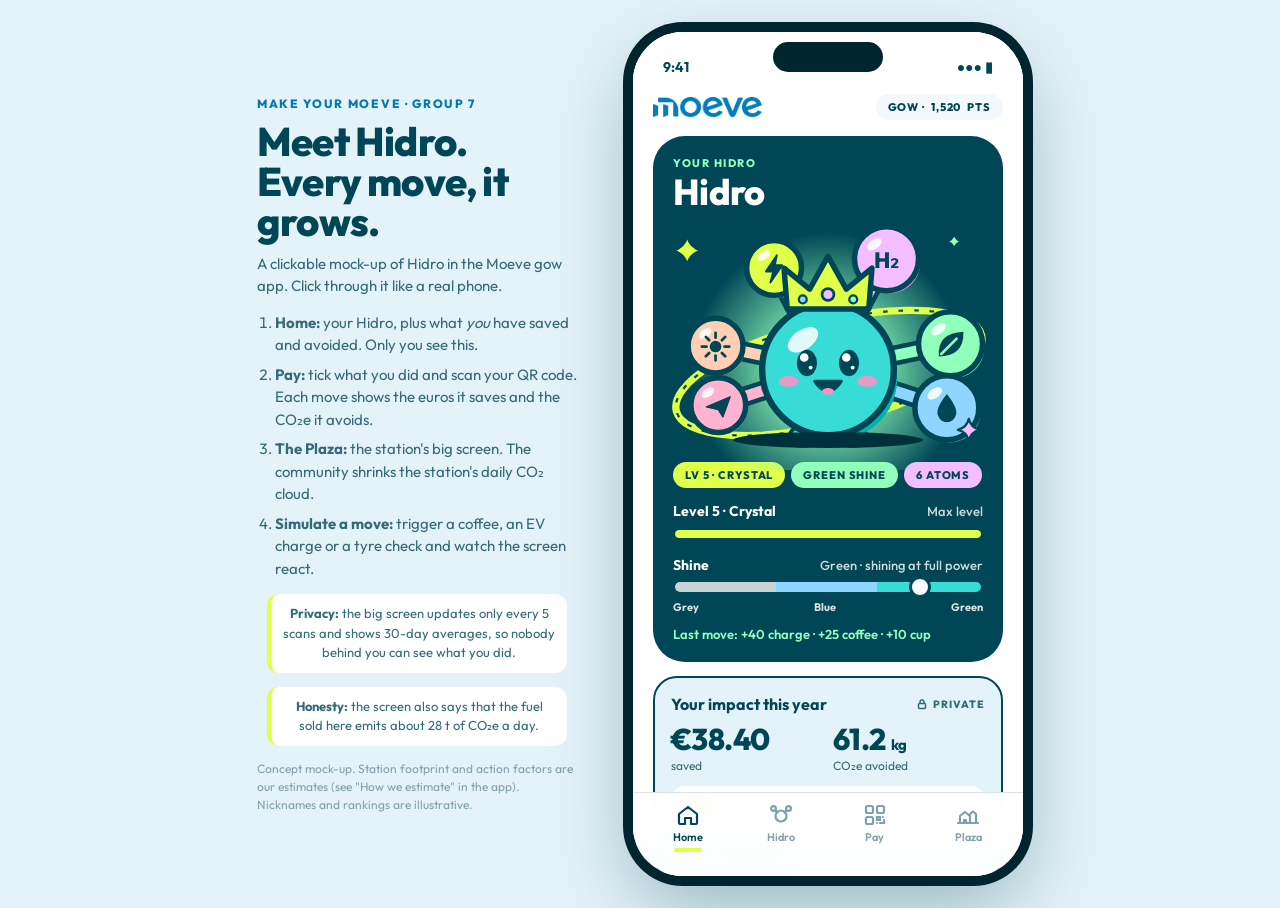
==== index.html @ 1e3d455e "Publish Hidro app mock-up Co-Authored-By: Claude Opus 5.5 <noreply@anthropic.com>" ====
<!doctype html>
<html lang="en">
<head>
<meta charset="utf-8">
<meta name="viewport" content="width=device-width, initial-scale=1">
<title>Hidro App Mock-up</title>
<link rel="preconnect" href="https://fonts.googleapis.com">
<link href="https://fonts.googleapis.com/css2?family=Outfit:wght@400;500;600;700;800&display=swap" rel="stylesheet">
<style>
:root{
  --petrol:#004656; --petrol-2:#00303B; --blue:#0478B2; --sky:#4BB3E7;
  --mint:#90FFBB; --lime:#E0FF48; --lilac:#F3BDFF; --teal:#38DCD6; --peach:#FFCFB5; --pink:#FFB3D1;
  --ink:#004656; --ink-2:#336B78; --ink-3:#7FA2AA;
  --surface:#FFFFFF; --surface-2:#F2F8FC; --ice:#E4F2F9; --line:#D9E3E6;
  --page:#E4F2F9;
}
@media (prefers-color-scheme: dark){ :root:not([data-theme="light"]){ --page:#001A21; } }
:root[data-theme="dark"]{ --page:#001A21; }
*{box-sizing:border-box;margin:0;padding:0}
body{background:var(--page);font-family:Outfit,"Century Gothic",Helvetica,Arial,sans-serif;color:var(--ink);
  min-height:100vh;display:flex;align-items:center;justify-content:center;gap:56px;padding:32px 16px}
button{font:inherit;cursor:pointer;border:0;background:none;color:inherit}

/* presenter notes */
.notes{max-width:320px;color:var(--ink-2);font-size:15px;line-height:1.5}
.notes .kick{font-size:12px;font-weight:800;letter-spacing:.14em;color:var(--blue);text-transform:uppercase}
.notes h1{font-size:40px;line-height:1;color:var(--petrol);margin:8px 0 12px;font-weight:800;letter-spacing:-.02em}
.notes ol{padding-left:18px;margin-top:14px}
.notes li{margin-bottom:7px}
.notes .rule{margin-top:14px;padding:10px 12px;border-radius:12px;background:#fff;font-size:13px;border-left:4px solid var(--lime)}
.notes small{display:block;margin-top:14px;color:var(--ink-3);font-size:12px}
@media (prefers-color-scheme: dark){ :root:not([data-theme="light"]) .notes{color:#99B5BB} :root:not([data-theme="light"]) .notes h1{color:#E6F1F5} :root:not([data-theme="light"]) .notes .rule{background:#00303B} }
@media (max-width:860px){ .notes{display:none} body{padding:0} }

/* phone */
.phone{width:390px;height:844px;background:var(--surface);border-radius:50px;position:relative;overflow:hidden;
  box-shadow:0 0 0 10px #00252E,0 30px 80px rgba(0,70,86,.35);flex-shrink:0}
@media (max-width:860px){ .phone{width:100vw;height:100dvh;border-radius:0;box-shadow:none} }
.notch{position:absolute;top:10px;left:50%;transform:translateX(-50%);width:110px;height:30px;background:#00252E;border-radius:20px;z-index:60}
@media (max-width:860px){ .notch{display:none} }
.status{height:50px;display:flex;justify-content:space-between;align-items:flex-end;padding:0 30px 6px;font-size:14px;font-weight:700;position:relative;z-index:40;background:inherit}
.screen{position:absolute;inset:0;display:flex;flex-direction:column;opacity:0;pointer-events:none;transform:translateX(24px);transition:opacity .35s,transform .35s;background:var(--surface)}
.screen.active{opacity:1;pointer-events:auto;transform:none}
.scroll{flex:1;overflow-y:auto;padding:6px 20px 104px;scrollbar-width:none}
.scroll::-webkit-scrollbar{display:none}

/* tab bar */
.tabs{position:absolute;bottom:0;left:0;right:0;height:84px;background:rgba(255,255,255,.95);backdrop-filter:blur(10px);
  border-top:1px solid var(--line);display:flex;justify-content:space-around;padding:10px 8px 24px;z-index:30;transition:transform .3s}
.tabs.hidden{transform:translateY(100%)}
.tab{display:flex;flex-direction:column;align-items:center;gap:3px;font-size:11px;font-weight:600;color:var(--ink-3);width:72px}
.tab svg{width:24px;height:24px}
.tab.on{color:var(--petrol)}
.tab.on .tdot{background:var(--lime)}
.tdot{width:28px;height:4px;border-radius:4px;margin-top:1px}

/* shared */
.top{display:flex;align-items:center;justify-content:space-between;margin:6px 0 16px;gap:8px}
.logo{height:20px}
.back{width:40px;height:40px;border-radius:14px;background:var(--surface-2);display:grid;place-items:center;flex-shrink:0}
.title{font-size:18px;font-weight:800}
.chip{display:inline-flex;align-items:center;gap:6px;padding:6px 12px;border-radius:99px;font-size:11px;font-weight:800;letter-spacing:.08em;text-transform:uppercase;color:var(--petrol);white-space:nowrap}
.card{background:var(--surface-2);border-radius:20px;padding:16px}
.kick{font-size:11px;font-weight:800;letter-spacing:.14em;text-transform:uppercase;color:var(--ink-3)}
.btn{width:100%;height:58px;border-radius:18px;background:var(--petrol);color:#fff;font-weight:700;font-size:17px;display:flex;align-items:center;justify-content:center;gap:10px;transition:transform .15s}
.btn:active{transform:scale(.98)}
.btn .q{width:26px;height:26px;border-radius:7px;background:var(--lime);display:grid;place-items:center}
.btn.ghost{background:var(--surface-2);color:var(--petrol)}
.btn.lime{background:var(--lime);color:var(--petrol);border:2px solid var(--petrol)}
.bar{height:12px;border-radius:99px;background:rgba(255,255,255,.18);overflow:hidden;border:2px solid var(--petrol)}
.bar i{display:block;height:100%;border-radius:99px;background:var(--lime);transition:width 1s}
.private{display:inline-flex;align-items:center;gap:5px;font-size:10.5px;font-weight:800;letter-spacing:.1em;text-transform:uppercase;color:var(--ink-2)}
.link{font-size:13px;font-weight:700;color:var(--blue);text-decoration:underline;text-underline-offset:3px}

/* home */
.hero{background:var(--petrol);border-radius:32px;padding:20px;color:#fff;position:relative;overflow:hidden}
.hero .kick{color:var(--mint)}
.hero-name{font-size:36px;font-weight:800;line-height:1;letter-spacing:-.02em;margin-top:4px}
.hero-stage{height:236px;display:grid;place-items:center;position:relative;margin:4px -10px 0}
.hero-stage svg.hidro{width:330px;height:256px;animation:float 3.2s ease-in-out infinite}
.hero-stage .sh{position:absolute;bottom:2px;left:50%;transform:translateX(-50%);width:190px;height:16px;border-radius:50%;background:#00303B}
@keyframes float{50%{transform:translateY(-8px)}}
.chips{display:flex;gap:6px;flex-wrap:wrap;margin:12px 0 14px}
.lvl-row{display:flex;justify-content:space-between;align-items:baseline;font-size:14px;font-weight:700;margin-bottom:8px;gap:8px}
.lvl-row span{font-weight:500;opacity:.8;font-size:13px;text-align:right}
.recent{margin-top:12px;font-size:13px;color:var(--mint);font-weight:600}
.shine{margin-top:16px}
.shine-track{position:relative;height:14px;border-radius:99px;background:linear-gradient(90deg,#C9D3D7 0 33%,#8FD6FF 33% 66%,#38DCD6 66% 100%);border:2px solid var(--petrol)}
.shine-track b{position:absolute;top:50%;width:22px;height:22px;border-radius:50%;background:#fff;border:3px solid var(--petrol);transform:translate(-50%,-50%);transition:left 1s}
.shine-lbl{display:flex;justify-content:space-between;font-size:11px;font-weight:700;margin-top:6px;opacity:.85}
.impact{margin-top:14px;border-radius:24px;background:var(--ice);padding:16px;border:2px solid var(--petrol)}
.impact-grid{display:grid;grid-template-columns:1fr 1fr;gap:10px;margin-top:10px}
.big{font-size:30px;font-weight:800;line-height:1;letter-spacing:-.02em}
.big small{font-size:15px;font-weight:700}
.impact-grid p{font-size:12px;color:var(--ink-2);margin-top:4px;line-height:1.3}
.impact .eq{margin-top:12px;font-size:13px;color:var(--ink-2);display:flex;gap:8px;align-items:center;background:#fff;border-radius:14px;padding:8px 10px}
.quick{display:grid;grid-template-columns:1fr 1fr;gap:12px;margin:14px 0 12px}
.qa{background:var(--surface-2);border-radius:20px;padding:14px;text-align:left;display:flex;flex-direction:column;gap:10px}
.qa b{font-size:16px;display:block}
.qa span{font-size:12px;color:var(--ink-2)}
.ico{width:42px;height:42px;flex-shrink:0;display:inline-block}
.strip{display:flex;align-items:center;gap:12px;border-radius:20px;padding:12px 14px;margin-bottom:12px;text-align:left;width:100%}
.strip b{display:block;font-size:15px}
.strip p{font-size:12.5px;color:var(--ink-2);line-height:1.4}
.src{font-size:10.5px;color:var(--ink-3);margin-top:3px;display:block}
.minibar{height:8px;border-radius:99px;background:#fff;margin-top:6px;overflow:hidden;border:1.5px solid var(--petrol)}
.minibar i{display:block;height:100%;background:var(--lime)}
.foot{font-size:11.5px;color:var(--ink-3);text-align:center;margin-top:12px;line-height:1.4}

/* customise */
.namebar{display:flex;justify-content:space-between;align-items:center;margin-bottom:10px}
.stage{height:270px;border-radius:32px;background:var(--ice);display:grid;place-items:center;position:relative;margin-bottom:14px;overflow:hidden}
.stage svg.hidro{width:340px;height:264px}
.pop{animation:pop .35s}
@keyframes pop{40%{transform:scale(1.05) rotate(-2deg)}}
.name-in{background:#fff;border-radius:12px;padding:6px 10px;display:flex;gap:6px;align-items:center;border:2px solid var(--petrol)}
.name-in input{border:0;outline:0;font:inherit;font-weight:800;font-size:15px;width:96px;color:var(--ink)}
.namebar .chip{background:var(--lime);border:2px solid var(--petrol)}
.seg{display:flex;background:var(--surface-2);border-radius:14px;padding:4px;margin-bottom:12px}
.seg button{flex:1;padding:9px 0;border-radius:11px;font-size:13.5px;font-weight:700;color:var(--ink-2)}
.seg button.on{background:var(--petrol);color:#fff}
.hint{font-size:12.5px;color:var(--ink-2);margin:0 2px 10px;line-height:1.4}
.opts{display:grid;grid-template-columns:repeat(2,1fr);gap:10px}
.opt{border-radius:18px;background:var(--surface-2);display:flex;align-items:center;gap:10px;padding:10px 22px 10px 10px;text-align:left;border:2px solid transparent;position:relative}
.opt svg{width:52px;height:52px;flex-shrink:0}
.opt b{font-size:14px;display:block;line-height:1.15}
.opt span{font-size:11px;color:var(--ink-2);line-height:1.25;display:block;margin-top:2px}
.opt.on{border-color:var(--petrol);background:#fff}
.opt.locked{opacity:.55}
.opt .tick{position:absolute;top:7px;right:7px;width:14px;height:14px;border-radius:50%;background:var(--lime);border:2px solid var(--petrol);display:none}
.opt.on .tick{display:block}

/* pay */
.station{display:flex;gap:12px;align-items:center;margin-bottom:16px}
.station .pin{width:46px;height:46px;border-radius:16px;background:var(--petrol);display:grid;place-items:center;flex-shrink:0}
.station b{font-size:16px;display:block}
.station span{font-size:12px;color:var(--ink-2)}
.label{font-size:12px;font-weight:800;letter-spacing:.12em;text-transform:uppercase;color:var(--ink-3);margin:6px 2px 8px}
.acts{display:flex;flex-direction:column;gap:8px;margin-bottom:14px}
.act{display:flex;align-items:center;gap:11px;padding:10px 12px;border-radius:18px;background:var(--surface-2);border:2px solid transparent;text-align:left;width:100%}
.act.on{border-color:var(--petrol);background:#fff}
.act b{font-size:15px;display:block;line-height:1.2}
.act span{font-size:12px;color:var(--ink-2)}
.act .imp{display:block;font-size:11.5px;font-weight:700;color:#1A8A59;margin-top:1px}
.act .imp.none{color:var(--ink-3)}
.act .x{margin-left:auto;font-size:13px;font-weight:800;padding:5px 9px;border-radius:10px;background:var(--mint);color:var(--petrol);white-space:nowrap;border:2px solid var(--petrol)}
.act .x.zero{background:#EEF2F3;border-color:#C9D3D7;color:var(--ink-3)}
.act .box{width:22px;height:22px;border-radius:7px;border:2px solid var(--ink-3);flex-shrink:0;display:grid;place-items:center}
.act.on .box{background:var(--petrol);border-color:var(--petrol)}
.earn{display:flex;align-items:center;gap:6px;background:var(--ice);border-radius:20px;padding:10px 14px 10px 4px;margin-bottom:10px}
.earn svg{width:96px;height:76px;flex-shrink:0}
.earn p{font-size:12.5px;color:var(--ink-2);line-height:1.4}
.earn b{color:var(--ink);font-size:17px;display:block}
.earn .row2{display:flex;gap:10px;margin-top:3px;font-weight:700;color:var(--ink)}
.rule{font-size:12px;color:var(--ink-2);text-align:center;margin:0 10px 12px}

/* loading */
#loading{background:var(--petrol);color:#fff}
.load-wrap{flex:1;display:flex;flex-direction:column;align-items:center;padding:16px 24px 36px}
.orbit{width:320px;height:270px;position:relative;display:grid;place-items:center;margin-top:10px}
.orbit svg.hidro{width:300px;height:234px;animation:bounce 1.1s ease-in-out infinite;position:relative}
@keyframes bounce{50%{transform:translateY(-10px)}}
.spinner{position:absolute;inset:0;animation:spin 3.2s linear infinite}
.spinner i{position:absolute;left:50%;top:6px;width:14px;height:14px;border-radius:50%;background:var(--mint);border:3px solid #00303B;margin-left:-7px}
@keyframes spin{to{transform:rotate(360deg)}}
.load-status{margin-top:18px;font-weight:700;font-size:17px;min-height:24px;text-align:center}
.load-bar{width:100%;height:12px;border-radius:99px;background:#00303B;margin-top:12px;overflow:hidden;border:2px solid #0B5F72}
.load-bar i{display:block;height:100%;width:0;background:var(--lime);border-radius:99px}
.fact{margin-top:auto;width:100%;background:#fff;color:var(--ink);border-radius:28px;padding:20px;min-height:200px;position:relative}
.fact .k{font-size:12px;font-weight:800;letter-spacing:.14em;text-transform:uppercase;color:var(--blue);display:flex;gap:8px;align-items:center}
.fact p{font-size:19px;font-weight:600;line-height:1.38;margin-top:10px;transition:opacity .35s,transform .35s}
.fact p b{background:linear-gradient(transparent 58%,var(--lime) 58%);font-weight:800}
.fact .src{position:absolute;bottom:16px;right:20px;font-size:11px;max-width:60%;text-align:right}
.fact p.out,.fact .src.out{opacity:0;transform:translateY(6px)}
.dots{display:flex;gap:6px;position:absolute;bottom:20px;left:20px}
.dots i{width:7px;height:7px;border-radius:99px;background:#C9D3D7;transition:width .3s,background .3s}
.dots i.on{width:20px;background:var(--petrol)}

/* plaza (station screen mirror) */
.screen-frame{margin:0 -20px;background:var(--petrol);padding:10px 14px 14px}
.sf-top{display:flex;justify-content:space-between;align-items:center;color:#fff;padding:0 4px 10px}
.sf-top b{font-size:17px;display:block;line-height:1.1}
.sf-top span{font-size:11px;color:var(--mint);font-weight:700;letter-spacing:.12em;text-transform:uppercase}
.live{display:flex;gap:6px;align-items:center;font-size:11px;font-weight:800;letter-spacing:.1em;color:var(--lime)}
.live i{width:8px;height:8px;border-radius:50%;background:var(--lime);animation:blink 1.2s infinite}
@keyframes blink{50%{opacity:.3}}
.scene{position:relative;height:470px;overflow:hidden;border-radius:22px;background:var(--ice)}
.scene > svg.bg{position:absolute;inset:0;width:100%;height:100%}
.cloud{position:absolute;left:50%;top:6px;width:170px;margin-left:-85px;text-align:center;z-index:4;pointer-events:none}
.cloud svg{width:170px;height:84px;transition:transform 1s cubic-bezier(.3,1.4,.5,1),opacity .6s;transform-origin:50% 70%}
.cloud .cl{display:inline-block;margin-top:-4px;background:#fff;border:2px solid var(--petrol);border-radius:99px;padding:2px 9px;font-size:10.5px;font-weight:800;white-space:nowrap}
.cloud .done{display:none;width:84px;height:84px}
.cloud.clear svg.c{display:none}
.cloud.clear .done{display:inline-block;animation:pop .6s}
.mol{position:absolute;left:0;top:0;width:68px;height:53px;transition:transform 3.4s cubic-bezier(.45,.05,.4,1);will-change:transform;cursor:pointer}
.mol svg{width:100%;height:100%;animation:wob 2.4s ease-in-out infinite;overflow:visible}
.mol.sleep svg{animation:none}
.mol.fade{opacity:.4}
@keyframes wob{50%{transform:translateY(-3px) rotate(2deg)}}
.mol .nick{position:absolute;bottom:-12px;left:50%;transform:translateX(-50%);font-size:10px;font-weight:700;color:var(--petrol);white-space:nowrap;background:rgba(255,255,255,.85);padding:0 5px;border-radius:6px}
.mol.me{width:118px;height:92px;z-index:5}
.mol.me .tag{position:absolute;top:-22px;left:50%;transform:translateX(-50%);background:var(--lime);color:var(--petrol);font-size:11px;font-weight:800;padding:3px 10px;border-radius:99px;white-space:nowrap;border:2px solid var(--petrol)}
.ping{position:absolute;left:50%;top:50%;width:40px;height:40px;margin:-20px 0 0 -20px;border-radius:50%;border:3px solid var(--lime);pointer-events:none;animation:ping 1s ease-out forwards}
@keyframes ping{from{transform:scale(.4);opacity:1}to{transform:scale(2.4);opacity:0}}
.drop{animation:drop 1.2s cubic-bezier(.3,1.4,.5,1) both}
@keyframes drop{0%{transform:translate(var(--x),-140px) scale(.5);opacity:0}60%{opacity:1}100%{transform:translate(var(--x),var(--y)) scale(1)}}
.tip{position:absolute;background:#fff;border:2px solid var(--petrol);border-radius:12px;padding:6px 10px;font-size:12px;font-weight:700;pointer-events:none;opacity:0;transition:opacity .2s;z-index:10;white-space:nowrap}
.tip span{color:var(--ink-2);font-weight:500}
.spark{position:absolute;width:10px;height:10px;border-radius:50%;pointer-events:none;z-index:6;border:2px solid var(--petrol);animation:spk .9s ease-out forwards}
@keyframes spk{to{transform:translate(var(--dx),var(--dy)) scale(0);opacity:0}}
.fly{position:absolute;left:0;top:0;width:14px;height:14px;margin:-7px 0 0 -7px;border-radius:50%;background:var(--mint);border:2px solid var(--petrol);z-index:7;pointer-events:none;transition:transform 1s cubic-bezier(.5,0,.3,1),opacity .3s .9s}

.board{margin-top:12px;color:#fff}
.b-main{display:flex;gap:14px;align-items:center;background:#00303B;border-radius:20px;padding:12px 14px}
.gauge{width:92px;height:92px;flex-shrink:0;position:relative}
.gauge svg{width:100%;height:100%;transform:rotate(-90deg)}
.gauge circle{fill:none;stroke-width:11}
.gauge .trk{stroke:#0B5F72}
.gauge .val{stroke:var(--mint);stroke-linecap:round;transition:stroke-dashoffset 1.2s cubic-bezier(.3,1.2,.5,1)}
.gauge .ov{stroke:var(--lime);stroke-linecap:round;transition:stroke-dashoffset 1.2s}
.gauge b{position:absolute;inset:0;display:grid;place-items:center;font-size:20px;font-weight:800}
.b-main .num{font-size:30px;font-weight:800;line-height:1;letter-spacing:-.02em;color:var(--mint)}
.b-main .num small{font-size:15px}
.b-main p{font-size:12.5px;line-height:1.35;margin-top:4px;color:#CFE6EA}
.b-row{display:grid;grid-template-columns:1fr 1fr;gap:8px;margin-top:8px}
.b-tile{background:#00303B;border-radius:18px;padding:11px 12px}
.b-tile .num{font-size:22px;font-weight:800;line-height:1.05;color:var(--lime)}
.b-tile p{font-size:11.5px;color:#CFE6EA;margin-top:3px;line-height:1.3}
.bump{animation:bump .6s}
@keyframes bump{40%{transform:scale(1.12)}}
.batch{display:flex;align-items:center;gap:8px;margin-top:10px;font-size:11.5px;color:#CFE6EA;padding:0 4px}
.batch .bd{display:flex;gap:4px}
.batch .bd i{width:10px;height:10px;border-radius:50%;border:2px solid var(--mint);transition:background .3s}
.batch .bd i.f{background:var(--mint)}
.honest{font-size:11.5px;color:#9FC4CC;margin-top:8px;padding:0 4px;line-height:1.35}

.sim{display:flex;gap:8px;margin-top:14px}
.sim .btn{height:54px;font-size:16px}
.crowd{flex-shrink:0;width:110px;height:54px;border-radius:18px;background:var(--surface-2);font-size:12px;font-weight:700;display:flex;flex-direction:column;align-items:center;justify-content:center;line-height:1.15;color:var(--ink-2)}
.crowd b{font-size:13px;color:var(--petrol)}
.crowd.on b::before{content:"● ";color:#1A8A59}
.mine{margin-top:12px;border:2px dashed var(--ink-3);border-radius:20px;padding:12px 14px;background:#fff}
.mine .row2{display:flex;gap:18px;margin-top:6px}
.mine .row2 b{font-size:20px;display:block}
.mine .row2 span{font-size:11.5px;color:var(--ink-2)}
.rank{margin-top:12px}
.rank h3{font-size:16px;font-weight:800}
.rank .sub{font-size:12px;color:var(--ink-2);margin:2px 0 10px}
.rrow{display:flex;align-items:center;gap:10px;padding:8px 0;border-top:1px solid var(--line);font-size:14px;font-weight:600}
.rrow:first-of-type{border-top:0}
.rrow .n{width:26px;height:26px;border-radius:50%;display:grid;place-items:center;font-weight:800;font-size:13px;background:#fff;border:2px solid var(--petrol)}
.rrow.you .n{background:var(--lime)}
.rrow .p{margin-left:auto;font-weight:800}
.rrow .mb{width:70px;height:8px;border-radius:9px;background:#fff;overflow:hidden;border:1.5px solid var(--petrol)}
.rrow .mb i{display:block;height:100%;background:var(--mint)}

/* toast, sheet, modal */
.toast{position:absolute;left:14px;right:14px;top:54px;background:#fff;border:2px solid var(--petrol);border-radius:20px;padding:10px 14px 10px 6px;display:flex;gap:8px;align-items:center;font-size:13px;z-index:70;
  transform:translateY(-220%);transition:transform .45s cubic-bezier(.3,1.3,.5,1);box-shadow:0 10px 24px rgba(0,70,86,.2)}
.toast.show{transform:none}
.toast b{display:block;font-size:14.5px}
.toast span{color:var(--ink-2)}
.toast .private{color:#1A8A59}
.veil{position:absolute;inset:0;background:rgba(0,37,46,.45);z-index:80;opacity:0;pointer-events:none;transition:opacity .3s}
.veil.show{opacity:1;pointer-events:auto}
.sheet{position:absolute;left:0;right:0;bottom:0;background:#fff;border-radius:28px 28px 0 0;padding:10px 18px 30px;z-index:90;transform:translateY(105%);transition:transform .4s cubic-bezier(.3,1.1,.5,1);max-height:88%;overflow-y:auto}
.sheet.show{transform:none}
.grab{width:44px;height:5px;border-radius:9px;background:var(--line);margin:0 auto 12px}
.sheet h3{font-size:20px;font-weight:800}
.sheet .sub{font-size:13px;color:var(--ink-2);margin:4px 0 12px;line-height:1.4}
.sgrid{display:grid;grid-template-columns:1fr 1fr;gap:8px}
.sbtn{display:flex;flex-direction:column;align-items:flex-start;gap:6px;padding:12px;border-radius:18px;background:var(--surface-2);text-align:left;border:2px solid transparent}
.sbtn:active{border-color:var(--petrol);background:#fff}
.sbtn b{font-size:14px;line-height:1.15}
.sbtn span{font-size:11.5px;color:#1A8A59;font-weight:700}
.sbtn span.none{color:var(--ink-3)}
.modal table{width:100%;border-collapse:collapse;font-size:12.5px;margin:8px 0 12px}
.modal td{padding:7px 4px;border-top:1px solid var(--line);vertical-align:top;line-height:1.35}
.modal td:last-child{text-align:right;font-weight:800;white-space:nowrap}
.modal h4{font-size:12px;font-weight:800;letter-spacing:.12em;text-transform:uppercase;color:var(--ink-3);margin-top:10px}
.modal p{font-size:12.5px;color:var(--ink-2);line-height:1.45}
@media (prefers-reduced-motion: reduce){*{animation:none!important;transition:none!important}}
</style>
</head>
<body>

<aside class="notes">
  <div class="kick">Make Your Moeve · Group 7</div>
  <h1>Meet Hidro.<br>Every move, it grows.</h1>
  <p>A clickable mock-up of Hidro in the Moeve gow app. Click through it like a real phone.</p>
  <ol>
    <li><b>Home:</b> your Hidro, plus what <i>you</i> have saved and avoided. Only you see this.</li>
    <li><b>Pay:</b> tick what you did and scan your QR code. Each move shows the euros it saves and the CO₂e it avoids.</li>
    <li><b>The Plaza:</b> the station's big screen. The community shrinks the station's daily CO₂ cloud.</li>
    <li><b>Simulate a move:</b> trigger a coffee, an EV charge or a tyre check and watch the screen react.</li>
  </ol>
  <div class="rule"><b>Privacy:</b> the big screen updates only every 5 scans and shows 30-day averages, so nobody behind you can see what you did.</div>
  <div class="rule"><b>Honesty:</b> the screen also says that the fuel sold here emits about 28 t of CO₂e a day.</div>
  <small>Concept mock-up. Station footprint and action factors are our estimates (see "How we estimate" in the app). Nicknames and rankings are illustrative.</small>
</aside>

<div class="phone">
  <div class="notch"></div>

  <!-- HOME -->
  <section class="screen active" id="home">
    <div class="status"><span>9:41</span><span>●●● ▮</span></div>
    <div class="scroll">
      <div class="top">
        <img class="logo" src="[data-uri]" alt="moeve">
        <span class="chip" style="background:var(--surface-2)">gow · <span class="js-pts">1,380</span> pts</span>
      </div>
      <div class="hero">
        <div class="kick">Your Hidro</div>
        <div class="hero-name js-name">Hidro</div>
        <div class="hero-stage"><div class="sh"></div><div id="homeHidro"></div></div>
        <div class="chips" id="homeChips"></div>
        <div class="lvl-row"><b class="js-lvlname">Level 4</b><span class="js-next"></span></div>
        <div class="bar"><i class="js-bar"></i></div>
        <div class="shine">
          <div class="lvl-row" style="margin-bottom:6px"><b>Shine</b><span class="js-shinetxt"></span></div>
          <div class="shine-track"><b class="js-shine"></b></div>
          <div class="shine-lbl"><span>Grey</span><span>Blue</span><span>Green</span></div>
        </div>
        <div class="recent">Last move: +40 charge · +25 coffee · +10 cup</div>
      </div>

      <div class="impact">
        <div style="display:flex;justify-content:space-between;align-items:center">
          <b style="font-size:16px">Your impact this year</b>
          <span class="private"><svg width="12" height="12" viewBox="0 0 24 24" fill="none" stroke="currentColor" stroke-width="3"><rect x="5" y="11" width="14" height="10" rx="2"/><path d="M8 11V8a4 4 0 0 1 8 0v3"/></svg>Private</span>
        </div>
        <div class="impact-grid">
          <div><div class="big js-eur">€38.40</div><p>saved</p></div>
          <div><div class="big js-kg">61 <small>kg</small></div><p>CO₂e avoided</p></div>
        </div>
        <div class="eq"><span class="ico" style="width:30px;height:30px" data-icon="bolt"></span><span>≈ <b class="js-km">340 km</b> not driven on petrol</span></div>
        <div style="margin-top:10px"><button class="link" data-modal="how">How we estimate this</button></div>
      </div>

      <div class="quick">
        <button class="qa" data-go="pay"><span class="ico" data-icon="qr"></span><div><b>Pay &amp; scan</b><span>Feed your Hidro</span></div></button>
        <button class="qa" data-go="custom"><span class="ico" data-icon="cap"></span><div><b>Customise</b><span>Atoms, caps, shades</span></div></button>
      </div>

      <button class="strip" style="background:var(--lime)" data-go="plaza">
        <span class="ico" data-icon="trophy"></span>
        <div><b>Station of the Month</b><p style="color:var(--petrol)">Campo de las Naciones · #1 in Madrid</p></div>
      </button>
      <div class="strip" style="background:var(--surface-2)">
        <span class="ico" data-icon="team"></span>
        <div style="flex:1"><b>IE University challenge</b><p>1 t CO₂e this month · 62%</p><div class="minibar"><i style="width:62%"></i></div></div>
      </div>
      <div class="strip" style="background:var(--ice)">
        <span class="ico" data-icon="h2"></span>
        <div><b>Cepsa is now Moeve</b><p>€6 of every €10 invested goes green.</p><span class="src">Source: Moeve, 2030 plan</span></div>
      </div>
      <p class="foot">No move for 3 weeks? Your Hidro falls asleep.</p>
      <p class="foot" style="margin-top:4px">Student concept · IE University · Group 7 · Not affiliated with Moeve</p>
    </div>
  </section>

  <!-- CUSTOMISE -->
  <section class="screen" id="custom">
    <div class="status"><span>9:41</span><span>●●● ▮</span></div>
    <div class="scroll">
      <div class="top">
        <button class="back" data-go="home" aria-label="Back"><svg width="18" height="18" viewBox="0 0 24 24" fill="none" stroke="currentColor" stroke-width="2.6" stroke-linecap="round"><path d="M15 18l-6-6 6-6"/></svg></button>
        <span class="title">Customise your Hidro</span>
        <span style="width:40px"></span>
      </div>
      <div class="namebar">
        <label class="name-in">✎<input id="nameInput" maxlength="10" value="Hidro" aria-label="Your Hidro's name"></label>
        <span class="chip js-lvlchip">Lv 4 · Compound</span>
      </div>
      <div class="stage"><div id="custHidro"></div></div>
      <div class="seg" id="seg">
        <button data-t="atoms" class="on">Atoms</button>
        <button data-t="head">Head</button>
        <button data-t="glasses">Shades</button>
        <button data-t="extra">Extras</button>
      </div>
      <p class="hint" id="hint"></p>
      <div class="opts" id="opts"></div>
      <div style="height:16px"></div>
      <button class="btn" data-go="home">Save</button>
    </div>
  </section>

  <!-- PAY -->
  <section class="screen" id="pay">
    <div class="status"><span>9:41</span><span>●●● ▮</span></div>
    <div class="scroll">
      <div class="top">
        <button class="back" data-go="home" aria-label="Back"><svg width="18" height="18" viewBox="0 0 24 24" fill="none" stroke="currentColor" stroke-width="2.6" stroke-linecap="round"><path d="M15 18l-6-6 6-6"/></svg></button>
        <span class="title">Pay &amp; scan</span>
        <span style="width:40px"></span>
      </div>
      <div class="card station">
        <div class="pin"><svg width="22" height="22" viewBox="0 0 24 24" fill="#E0FF48"><path d="M12 2a7 7 0 0 0-7 7c0 5 7 13 7 13s7-8 7-13a7 7 0 0 0-7-7zm0 9.5A2.5 2.5 0 1 1 12 6a2.5 2.5 0 0 1 0 5.5z"/></svg></div>
        <div><b>Moeve Campo de las Naciones</b><span>You're here · the Plaza is live</span></div>
      </div>
      <div class="label">What did you do today?</div>
      <div class="acts" id="acts"></div>
      <div class="label">Extra green moves</div>
      <div class="acts" id="extras"></div>
      <div class="earn">
        <div id="earnHidro"></div>
        <p><b>+<span id="earnPts">0</span> Hidro energy</b><span class="row2"><span id="earnEur"></span><span id="earnKg"></span></span><span id="earnTxt"></span></p>
      </div>
      <p class="rule">We never reward litres: the greener choice is always the better deal.</p>
      <button class="btn" id="payBtn"><span class="q"><svg width="16" height="16" viewBox="0 0 24 24" fill="#004656"><path d="M3 3h8v8H3zm2 2v4h4V5zm8-2h8v8h-8zm2 2v4h4V5zM3 13h8v8H3zm2 2v4h4v-4zm8-2h3v3h-3zm5 0h3v3h-3zm-5 5h3v3h-3zm5 0h3v3h-3z"/></svg></span>Scan QR at the till</button>
    </div>
  </section>

  <!-- LOADING -->
  <section class="screen" id="loading">
    <div class="status"><span>9:41</span><span>●●● ▮</span></div>
    <div class="load-wrap">
      <div class="orbit"><div class="spinner"><i></i></div><div id="loadHidro"></div></div>
      <div class="load-status" id="loadStatus">Processing payment…</div>
      <div class="load-bar"><i id="loadBar"></i></div>
      <div class="fact">
        <div class="k"><span class="ico" data-icon="h2" style="width:22px;height:22px"></span>Did you know?</div>
        <p id="factText"></p>
        <span class="src" id="factSrc"></span>
        <div class="dots" id="factDots"></div>
      </div>
    </div>
  </section>

  <!-- THE PLAZA -->
  <section class="screen" id="plaza">
    <div class="status" style="background:var(--petrol);color:#fff"><span>9:41</span><span>●●● ▮</span></div>
    <div class="scroll" style="padding-top:0">
      <div class="screen-frame">
        <div class="sf-top">
          <div><span>The Plaza</span><b>Moeve Campo de las Naciones</b></div>
          <div class="live"><i></i>ON SCREEN</div>
        </div>
        <div class="scene" id="scene">
          <svg class="bg" viewBox="0 0 390 470" preserveAspectRatio="xMidYMid slice" aria-hidden="true">
            <path d="M34 150 Q37 164 51 167 Q37 170 34 184 Q31 170 17 167 Q31 164 34 150Z" fill="#E0FF48" stroke="#004656" stroke-width="2.5" stroke-linejoin="round"/>
            <path d="M352 150 Q354 159 363 161 Q354 163 352 172 Q350 163 341 161 Q350 159 352 150Z" fill="#F3BDFF" stroke="#004656" stroke-width="2" stroke-linejoin="round"/>
            <circle cx="345" cy="44" r="22" fill="#E0FF48" stroke="#004656" stroke-width="3"/>
            <g stroke="#004656" stroke-width="3" stroke-linecap="round" fill="none"><line x1="40" y1="200" x2="40" y2="124"/><line x1="350" y1="194" x2="350" y2="136"/></g>
            <g transform="translate(40 124)"><g class="blades"><path d="M0 0L0 -28M0 0L24 14M0 0L-24 14" stroke="#004656" stroke-width="4" stroke-linecap="round"/></g><circle r="5" fill="#fff" stroke="#004656" stroke-width="2.5"/></g>
            <g transform="translate(350 136)"><g class="blades" style="animation-duration:5s"><path d="M0 0L0 -22M0 0L19 11M0 0L-19 11" stroke="#004656" stroke-width="3.5" stroke-linecap="round"/></g><circle r="4" fill="#fff" stroke="#004656" stroke-width="2.5"/></g>
            <path d="M0 200 Q100 160 200 192 T390 180 V470 H0Z" fill="#90FFBB" stroke="#004656" stroke-width="3"/>
            <g transform="translate(118 132)" stroke="#004656" stroke-width="3" stroke-linejoin="round">
              <rect x="0" y="0" width="154" height="22" rx="7" fill="#004656"/>
              <text x="77" y="16" text-anchor="middle" font-family="Outfit,sans-serif" font-weight="800" font-size="14" fill="#fff" stroke="none">moeve</text>
              <rect x="18" y="22" width="7" height="58" fill="#fff"/><rect x="129" y="22" width="7" height="58" fill="#fff"/>
              <rect x="46" y="44" width="22" height="36" rx="5" fill="#E0FF48"/>
              <path d="M58 52 L52 62 H57 L55 70 L62 59 H57Z" fill="#004656" stroke="none"/>
              <rect x="86" y="44" width="22" height="36" rx="5" fill="#fff"/>
              <rect x="90" y="49" width="14" height="9" rx="2" fill="#4BB3E7" stroke-width="2"/>
            </g>
            <path d="M0 240 Q195 216 390 240 V470 H0Z" fill="#B9F5D2" stroke="#004656" stroke-width="3"/>
            <g fill="#90FFBB" stroke="#004656" stroke-width="2.5"><circle cx="18" cy="218" r="13"/><circle cx="372" cy="212" r="14"/></g>
          </svg>
          <div class="cloud" id="cloud">
            <svg class="c" viewBox="0 0 170 84"><path d="M38 74 a26 26 0 0 1 -4 -51 a30 30 0 0 1 54 -10 a26 26 0 0 1 44 14 a24 24 0 0 1 4 47Z" fill="#B5C2C7" stroke="#004656" stroke-width="3.5" stroke-linejoin="round"/>
              <text x="86" y="56" text-anchor="middle" font-family="Outfit,sans-serif" font-weight="800" font-size="20" fill="#004656">CO₂</text></svg>
            <svg class="done" viewBox="0 0 84 84"><circle cx="42" cy="42" r="34" fill="#90FFBB" stroke="#004656" stroke-width="4"/><path d="M26 44 l11 11 l22 -24" fill="none" stroke="#004656" stroke-width="7" stroke-linecap="round" stroke-linejoin="round"/></svg>
            <div><span class="cl" id="cloudLbl">Station's own CO₂e today: 27 kg left</span></div>
          </div>
          <div class="tip" id="tip"></div>
        </div>

        <div class="board">
          <div class="b-main">
            <div class="gauge"><svg viewBox="0 0 100 100"><circle class="trk" cx="50" cy="50" r="42"/><circle class="val" id="gVal" cx="50" cy="50" r="42" stroke-dasharray="263.9" stroke-dashoffset="263.9"/><circle class="ov" id="gOv" cx="50" cy="50" r="42" stroke-dasharray="263.9" stroke-dashoffset="263.9"/></svg><b id="gPct">0%</b></div>
            <div><div class="num"><span id="kgToday">0</span> <small>kg CO₂e</small></div><p>avoided together today, against this station's own footprint of <b id="opsDay">69 kg</b> a day</p></div>
          </div>
          <div class="b-row">
            <div class="b-tile"><div class="num" id="eurTotal">€0</div><p>saved together in the last 30 days</p></div>
            <div class="b-tile"><div class="num" id="eurAvg">€0</div><p>average saved per member (30-day rolling)</p></div>
          </div>
          <div class="batch"><span class="bd" id="batchDots"></span><span id="batchTxt">Next update after 5 scans</span></div>
          <p class="honest">For context: the fuel sold here emits about 28 t of CO₂e a day. That's why moves that replace a petrol trip count most.</p>
        </div>
      </div>

      <div class="sim">
        <button class="btn lime" id="simBtn"><svg width="18" height="18" viewBox="0 0 24 24" fill="#004656"><path d="M7 4v16l13-8z"/></svg>Simulate a move</button>
        <button class="crowd on" id="crowdBtn"><b>Crowd on</b>other customers</button>
      </div>
      <div class="mine">
        <span class="private"><svg width="12" height="12" viewBox="0 0 24 24" fill="none" stroke="currentColor" stroke-width="3"><rect x="5" y="11" width="14" height="10" rx="2"/><path d="M8 11V8a4 4 0 0 1 8 0v3"/></svg>Only on your phone · not on the big screen</span>
        <div class="row2"><div><b id="myEurToday">€0.00</b><span>you saved today</span></div><div><b id="myKgToday">0 kg</b><span>CO₂e you avoided today</span></div></div>
      </div>
      <div class="card rank">
        <h3>Station of the Month · Madrid</h3>
        <p class="sub">Ranked by share of green moves, not by litres.</p>
        <div class="rrow you"><span class="n">1</span>Campo de las Naciones<span class="p">34%</span><span class="mb"><i style="width:68%"></i></span></div>
        <div class="rrow"><span class="n">2</span>Avenida de América<span class="p">29%</span><span class="mb"><i style="width:58%"></i></span></div>
        <div class="rrow"><span class="n">3</span>Arturo Soria<span class="p">26%</span><span class="mb"><i style="width:52%"></i></span></div>
      </div>
      <div style="text-align:center;margin-top:12px"><button class="link" data-modal="how">How we estimate the numbers</button></div>
      <p class="foot">You only appear if you opt in, with a nickname and your Hidro. No names, no number plates.</p>
      <p class="foot" style="margin-top:4px">Student concept · IE University · Group 7 · Not affiliated with Moeve</p>
    </div>
  </section>

  <nav class="tabs" id="tabs">
    <button class="tab on" data-go="home"><svg viewBox="0 0 24 24" fill="none" stroke="currentColor" stroke-width="2.2" stroke-linecap="round" stroke-linejoin="round"><path d="M3 11l9-7 9 7v9a1 1 0 0 1-1 1h-5v-6H9v6H4a1 1 0 0 1-1-1z"/></svg>Home<span class="tdot"></span></button>
    <button class="tab" data-go="custom"><svg viewBox="0 0 24 24" fill="none" stroke="currentColor" stroke-width="2.2" stroke-linecap="round"><circle cx="12" cy="13" r="5.5"/><circle cx="4.5" cy="5.5" r="2.4"/><circle cx="19.5" cy="5.5" r="2.4"/><path d="M6.3 7.3l2.3 2M17.7 7.3l-2.3 2"/></svg>Hidro<span class="tdot"></span></button>
    <button class="tab" data-go="pay"><svg viewBox="0 0 24 24" fill="none" stroke="currentColor" stroke-width="2.2" stroke-linecap="round"><rect x="3" y="3" width="7" height="7" rx="1.5"/><rect x="14" y="3" width="7" height="7" rx="1.5"/><rect x="3" y="14" width="7" height="7" rx="1.5"/><path d="M14 14h3v3h-3zM20 14v.01M14 20h.01M17 20h4v-3"/></svg>Pay<span class="tdot"></span></button>
    <button class="tab" data-go="plaza"><svg viewBox="0 0 24 24" fill="none" stroke="currentColor" stroke-width="2.2" stroke-linecap="round" stroke-linejoin="round"><path d="M2 20h20M4 20v-7l5-4 5 4v7M14 20v-9l3-2.5 3 2.5v9"/><path d="M8 20v-3h2v3"/></svg>Plaza<span class="tdot"></span></button>
  </nav>

  <div class="toast" id="toast">
    <div id="toastHidro" style="width:64px;height:50px;flex-shrink:0"></div>
    <div><b id="toastTitle"></b><span id="toastTxt"></span></div>
  </div>
  <div class="veil" id="veil"></div>
  <div class="sheet" id="simSheet">
    <div class="grab"></div>
    <h3>Simulate a move</h3>
    <p class="sub">Pick what you do at the till. Your phone shows your own numbers right away. The big screen adds them to the next batch of 5 scans.</p>
    <div class="sgrid" id="simGrid"></div>
  </div>
  <div class="sheet modal" id="howSheet">
    <div class="grab"></div>
    <h3>How we estimate</h3>
    <p class="sub">A simple, open model the pilot can replace with the station's real meter and sales data.</p>
    <h4>1 · The station's own footprint (scope 1 + 2)</h4>
    <table>
      <tr><td>Electricity for pumps, lights, shop fridges, coffee machines and car wash: ~160 MWh a year × 0.12 kg CO₂e/kWh (Spanish grid)</td><td>19 t</td></tr>
      <tr><td>Refrigerant leaks and heating</td><td>6 t</td></tr>
      <tr><td><b>Total ≈ 25 t a year</b></td><td>69 kg/day</td></tr>
    </table>
    <p>This is the cloud on the big screen. Every day it starts full, and green moves shrink it. Hitting 100% means the community avoided as much CO₂e as the station itself emitted that day.</p>
    <h4>2 · The fuel sold here (scope 3)</h4>
    <table>
      <tr><td>~3.5 million litres a year × ~2.9 kg CO₂e/L (well-to-wheel)</td><td>≈ 28 t/day</td></tr>
    </table>
    <p>We show this on screen for honesty. It's far bigger than the station's own footprint, which is why moves that replace a petrol trip weigh most.</p>
    <h4>3 · What each move avoids</h4>
    <table id="howActs"></table>
    <h4>4 · Savings</h4>
    <p>Current gow cashback (5c/L fuel, 5c per € in the shop, 2c/kWh charging) plus Hidro's double points on charging and the shop. Fuel saves money but never feeds Hidro.</p>
    <h4>5 · Privacy on the big screen</h4>
    <p>Totals update only after every 5 scans, and the per-member figure is a 30-day rolling average. Nobody behind you can work out what you did.</p>
    <div style="height:12px"></div>
    <button class="btn" data-close>Got it</button>
  </div>
</div>

<style>.blades{animation:spin 4s linear infinite;transform-box:fill-box;transform-origin:center}</style>
<script>
/* ====== Palette & content (team brief) ====== */
const P = '#004656';
const STAGES = {
  gris:  {n:'Grey',  f:'#C9D3D7', s:'#9FB0B6'},
  azul:  {n:'Blue',  f:'#8FD6FF', s:'#45AEE8'},
  verde: {n:'Green', f:'#38DCD6', s:'#00B3AE'},
};
const ATOMS = {
  h2:   {n:'H₂',   t:'Green hydrogen',  d:'Andalusian Green H₂ Valley, 2 GW', f:'#F3BDFF', s:'#D78CF0', lv:2, x:64,   y:-121, r:35},
  volt: {n:'Volt', t:'Fast charging',   d:'420 ultra-fast charging points',    f:'#E0FF48', s:'#B9D600', lv:3, x:-59,  y:-111, r:30},
  bio:  {n:'Bio',  t:'2G biofuels',     d:'Huelva plant, producing from 2027', f:'#90FFBB', s:'#4FE08A', lv:3, x:134,  y:-28,  r:35},
  sol:  {n:'Sol',  t:'Solar power',     d:'Renewable electricity',             f:'#FFCFB5', s:'#FF9F6E', lv:4, x:-123, y:-26,  r:30},
  aqua: {n:'Aqua', t:'Water for H₂',    d:'Green hydrogen starts with water',  f:'#8FD6FF', s:'#45AEE8', lv:5, x:130,  y:42,   r:35},
  jet:  {n:'Jet',  t:'SAF',             d:'Sustainable jet fuel, 8 airlines',  f:'#FFB3D1', s:'#F27AA8', lv:5, x:-120, y:39,   r:30},
};
const LEVELS = [{n:'Atom',min:0},{n:'Duo',min:200},{n:'Molecule',min:500},{n:'Compound',min:900},{n:'Crystal',min:1500}];
const HEAD = {
  none:  {n:'None',          u:'',                       got:true},
  cap:   {n:'Pit Crew cap',  u:'You checked your tyres', got:true},
  hat:   {n:'Bucket hat',    u:'Station of the Month',   got:true},
  crown: {n:'Crown',         u:'Reach Level 5',          lv:5},
};
const GLASSES = {
  none:  {n:'None',           u:'',                        got:true},
  sun:   {n:'Efficient shades', u:'You fill up less often', got:true},
  round: {n:'Round glasses',  u:'Bring a friend',          got:false},
};
const EXTRA = {
  none:   {n:'None',          u:'',                         got:true},
  cup:    {n:'Cup',           u:'You brought your own cup', got:true},
  bubbles:{n:'Bubbles',       u:'Do an eco car wash',       got:false},
  pin:    {n:'Huelva 2027 pin', u:'Milestone: biofuels plant opens', got:false},
};
/* Action factors. eur = what the customer saves, kg = CO₂e avoided (see "How we estimate"). */
const ACTS = [
  {k:'charge', n:'EV charge (30 kWh)', d:'Double points · big glow', pts:40, eur:1.20, kg:29,   shine:22, icon:'bolt',
   why:'Same 180 km on petrol: 11.7 L × 2.8 kg = 32.8 kg. On the grid: 30 kWh × 0.12 = 3.6 kg.'},
  {k:'coffee', n:'Coffee',             d:'Shop · double points',    pts:25, eur:0.18, kg:0,    shine:3,  icon:'cup',
   why:'Saves money, not CO₂e on its own.'},
  {k:'wash',   n:'Eco car wash',       d:'Unlocks bubbles',         pts:30, eur:0.80, kg:0.5,  shine:8,  icon:'bubbles',
   why:'Recycled water: less water to pump and heat.'},
  {k:'fuel',   n:'Fuel (40 L)',        d:"gow cashback 5c/L · doesn't feed Hidro", pts:0, eur:2.00, kg:0, shine:0, icon:'pump',
   why:'Fuel is never rewarded with Hidro energy.'},
];
const EXTRAS = [
  {k:'cup',    n:'Brought my own cup', d:'Scanned at the till',     pts:10, eur:0.20, kg:0.03, shine:5, icon:'mug',
   why:'One paper cup and lid avoided (~30 g).'},
  {k:'oat',    n:'Oat milk, not dairy',d:'In your coffee',          pts:10, eur:0,    kg:0.4,  shine:4, icon:'oat',
   why:'200 ml: dairy ~0.63 kg vs oat ~0.18 kg.'},
  {k:'tyres',  n:'Checked my tyres',   d:'QR on the air machine',   pts:15, eur:0,    kg:1.8,  shine:4, icon:'tyre',
   why:'~1% better mileage over the next 1,000 km.'},
  {k:'friend', n:'Brought a friend',   d:'Carpool via gow',         pts:20, eur:0,    kg:3.6,  shine:6, icon:'team',
   why:'One 20 km car trip avoided.'},
];
const ALL = [...ACTS, ...EXTRAS];
const OPS_DAY = 69;            // kg CO₂e/day, station's own footprint
const KG_PER_KM = 0.18;        // petrol car, well-to-wheel
const BATCH = 5;
const FACTS = [
  ['Cepsa has been <b>Moeve</b> since October 2024 and has already sold <b>70%</b> of its oil production business.', 'Moeve, 2026'],
  ['Of every <b>€10</b> Moeve invests, <b>€6</b> go to sustainable projects.', 'Moeve, 2030 plan'],
  ['The <b>Andalusian Green Hydrogen Valley</b> (2 GW) is Europe\'s largest green hydrogen project under construction.', 'Moeve, 2026'],
  ['Its first phase, Onuba, will avoid about <b>250,000 t of CO₂</b> a year. Construction began in September 2026.', 'Moeve · Idealista, 2026'],
  ['Moeve\'s <b>2G biofuels</b> plant in Huelva, Southern Europe\'s largest, will make fuel from waste from 2027.', 'Moeve'],
  ['Grey hydrogen is made from gas. Green hydrogen is made from <b>water and renewable power</b>. Your Hidro makes the same journey.', 'Moeve'],
  ['One EV charge instead of driving the same 180 km on petrol avoids about <b>29 kg of CO₂e</b>.', 'Our estimate · see "How we estimate"'],
];

/* ====== Hidro renderer (Moly Lv5 style) ====== */
const ICONS = {
  h2:   `<text x="0" y="13" font-size="36" font-weight="800" text-anchor="middle" fill="${P}" font-family="Outfit,sans-serif">H₂</text>`,
  volt: `<path d="M5.2 -26 L-15.6 5.2 L-1.7 5.2 L-6.9 26 L15.6 -6.9 L1.7 -6.9Z" fill="${P}" stroke="${P}" stroke-width="3.5" stroke-linejoin="round"/>`,
  bio:  `<path d="M-19 19 Q-22 -19 21 -21 Q22 19 -19 19Z" fill="${P}"/><path d="M-15 15 L10 -10" stroke="#90FFBB" stroke-width="4.2" stroke-linecap="round"/>`,
  sol:  [0,45,90,135,180,225,270,315].map(a=>{const c=Math.cos(a*Math.PI/180),s=Math.sin(a*Math.PI/180);return `<line x1="${17*c}" y1="${17*s}" x2="${26*c}" y2="${26*s}" stroke="${P}" stroke-width="5.2" stroke-linecap="round"/>`}).join('')+`<circle r="11" fill="${P}"/>`,
  aqua: `<path d="M0 -24 Q19 0 14.6 10.3 A15 15 0 0 1 -14.6 10.3 Q-19 0 0 -24Z" fill="${P}"/>`,
  jet:  `<path d="M-22.5 1.7 L22.5 -17.3 L8.7 20.8 L0 6.9Z" fill="${P}" stroke="${P}" stroke-width="2.6" stroke-linejoin="round"/>`,
};
function crescent(x,y,r){ return `M${x+.95*r} ${y-.3*r} A${r} ${r} 0 0 1 ${x-.55*r} ${y+.82*r} A${.95*r} ${.95*r} 0 0 0 ${x+.95*r} ${y-.3*r}Z`; }
function ball(x,y,r,f,s,sw){
  return `<circle cx="${x}" cy="${y}" r="${r}" fill="${f}"/><path d="${crescent(x,y,r)}" fill="${s}"/>`+
         `<circle cx="${x}" cy="${y}" r="${r}" fill="none" stroke="${P}" stroke-width="${sw}"/>`+
         `<ellipse cx="${x-.38*r}" cy="${y-.45*r}" rx="${.26*r}" ry="${.15*r}" transform="rotate(-35 ${x-.38*r} ${y-.45*r})" fill="#fff" opacity=".85"/>`;
}
function star(x,y,k,fill){
  return `<path d="M${x} ${y-k} Q${x+k*.18} ${y-k*.18} ${x+k} ${y} Q${x+k*.18} ${y+k*.18} ${x} ${y+k} Q${x-k*.18} ${y+k*.18} ${x-k} ${y} Q${x-k*.18} ${y-k*.18} ${x} ${y-k}Z" fill="${fill}" stroke="${P}" stroke-width="2.5" stroke-linejoin="round"/>`;
}
let uid = 0;
/* c = {stage, level, atoms:[keys], head, glasses, extra, mood:'happy'|'excited'|'sleepy'} */
function hidroSVG(c){
  const cx = 180, cy = 170, R = 72, id = 'h'+(uid++);
  const grey = c.stage==='gris' || c.mood==='sleepy';
  const st = STAGES[grey ? 'gris' : c.stage];
  let s = `<svg class="hidro" viewBox="0 0 360 280" xmlns="http://www.w3.org/2000/svg">`;
  if (c.stage==='verde' && !grey){
    s += `<defs><radialGradient id="${id}"><stop offset=".45" stop-color="#90FFBB" stop-opacity=".75"/><stop offset="1" stop-color="#90FFBB" stop-opacity="0"/></radialGradient></defs><circle cx="${cx}" cy="${cy}" r="150" fill="url(#${id})"/>`;
  }
  if (c.level>=5 && !grey){
    s += `<ellipse cx="${cx}" cy="${cy+4}" rx="172" ry="56" transform="rotate(-14 ${cx} ${cy})" fill="none" stroke="#E0FF48" stroke-width="8"/>`+
         `<ellipse cx="${cx}" cy="${cy+4}" rx="172" ry="56" transform="rotate(-14 ${cx} ${cy})" fill="none" stroke="${P}" stroke-width="2.4" stroke-dasharray="5 12"/>`;
  }
  // feet
  s += `<ellipse cx="${cx-27}" cy="${cy+73}" rx="15" ry="11" fill="${st.f}" stroke="${P}" stroke-width="4"/><ellipse cx="${cx+27}" cy="${cy+73}" rx="15" ry="11" fill="${st.f}" stroke="${P}" stroke-width="4"/>`;
  // bonds + atoms
  const atoms = (c.atoms||[]).map(k=>ATOMS[k]);
  atoms.forEach(a => { s += `<line x1="${cx}" y1="${cy}" x2="${cx+a.x}" y2="${cy+a.y}" stroke="${P}" stroke-width="22" stroke-linecap="round"/><line x1="${cx}" y1="${cy}" x2="${cx+a.x}" y2="${cy+a.y}" stroke="${grey?'#C9D3D7':a.f}" stroke-width="12" stroke-linecap="round"/>`; });
  (c.atoms||[]).forEach(k => { const a = ATOMS[k], x = cx+a.x, y = cy+a.y;
    s += ball(x,y,a.r, grey?'#DCE3E6':a.f, grey?'#B5C2C7':a.s, 6) + `<g transform="translate(${x} ${y+1}) scale(${a.r/52})" opacity="${grey?.55:1}">${ICONS[k]}</g>`; });
  // core
  s += ball(cx,cy,R,st.f,st.s,7);
  s += face(cx,cy,c.mood||'happy');
  s += glasses(cx,cy,c.glasses);
  s += head(cx,cy,c.head);
  s += extra(cx,cy,c.extra);
  if (c.mood==='sleepy') s += `<text x="${cx+70}" y="${cy-70}" font-family="Outfit,sans-serif" font-weight="800" font-size="26" fill="${P}" opacity=".6">z</text><text x="${cx+92}" y="${cy-92}" font-family="Outfit,sans-serif" font-weight="800" font-size="18" fill="${P}" opacity=".4">z</text>`;
  if (c.stage==='verde' && !grey) s += star(26,40,16,'#E0FF48') + star(334,236,12,'#F3BDFF') + star(318,30,9,'#90FFBB');
  return s + '</svg>';
}
function face(x,y,m){
  const cheeks = `<ellipse cx="${x-43}" cy="${y+13}" rx="11" ry="6" fill="#FF8FC2" opacity=".85"/><ellipse cx="${x+43}" cy="${y+13}" rx="11" ry="6" fill="#FF8FC2" opacity=".85"/>`;
  if (m==='sleepy') return cheeks +
    `<path d="M${x-33} ${y-10} L${x-14} ${y-4} M${x+33} ${y-10} L${x+14} ${y-4}" stroke="${P}" stroke-width="5" stroke-linecap="round"/>`+
    `<path d="M${x-12} ${y+22} q6 -6 12 0 t12 0" fill="none" stroke="${P}" stroke-width="4" stroke-linecap="round"/>`+
    `<path d="M${x+52} ${y-36} q6 9 0 13 q-6 -4 0 -13z" fill="#8FD6FF" stroke="${P}" stroke-width="2"/>`;
  const eye = ex => `<ellipse cx="${ex}" cy="${y-7}" rx="11" ry="14.4" fill="${P}"/><circle cx="${ex-3}" cy="${y-13}" r="4.7" fill="#fff"/><circle cx="${ex+4}" cy="${y-2}" r="2.1" fill="#fff"/>`;
  if (m==='excited') return cheeks + eye(x-23) + eye(x+23) +
    `<path d="M${x-18} ${y+12} Q${x} ${y+44} ${x+18} ${y+12}Z" fill="${P}" stroke="${P}" stroke-width="3.5" stroke-linejoin="round"/><ellipse cx="${x}" cy="${y+28}" rx="8" ry="4.5" fill="#FF8FC2"/>`;
  return cheeks + eye(x-23) + eye(x+23) +
    `<path d="M${x-14.4} ${y+13} Q${x} ${y+34.6} ${x+14.4} ${y+13}Z" fill="${P}" stroke="${P}" stroke-width="3.5" stroke-linejoin="round"/><ellipse cx="${x}" cy="${y+24}" rx="6.5" ry="3.6" fill="#FF8FC2"/>`;
}
function glasses(x,y,g){
  if (g==='sun') return `<rect x="${x-44}" y="${y-22}" width="38" height="27" rx="10" fill="${P}"/><rect x="${x+6}" y="${y-22}" width="38" height="27" rx="10" fill="${P}"/><path d="M${x-6} ${y-14}h12" stroke="${P}" stroke-width="5"/><path d="M${x-36} ${y-15}l10 0M${x+14} ${y-15}l10 0" stroke="#E0FF48" stroke-width="3.5" stroke-linecap="round"/>`;
  if (g==='round') return `<circle cx="${x-23}" cy="${y-7}" r="19" fill="none" stroke="#F27AA8" stroke-width="5"/><circle cx="${x+23}" cy="${y-7}" r="19" fill="none" stroke="#F27AA8" stroke-width="5"/><path d="M${x-4} ${y-9}h8" stroke="#F27AA8" stroke-width="5"/>`;
  return '';
}
function head(x,y,h){
  if (h==='cap') return `<path d="M${x-58} ${y-34} C${x-58} ${y-92} ${x+58} ${y-92} ${x+58} ${y-34}Z" fill="#4BB3E7" stroke="${P}" stroke-width="6" stroke-linejoin="round"/>`+
    `<path d="M${x+46} ${y-42} Q${x+92} ${y-50} ${x+100} ${y-32} Q${x+74} ${y-26} ${x+44} ${y-32}Z" fill="${P}" stroke="${P}" stroke-width="4" stroke-linejoin="round"/>`+
    `<circle cx="${x}" cy="${y-80}" r="7" fill="#E0FF48" stroke="${P}" stroke-width="3.5"/><path d="M${x-30} ${y-48} h22" stroke="#E0FF48" stroke-width="7" stroke-linecap="round"/>`;
  if (h==='hat') return `<ellipse cx="${x}" cy="${y-46}" rx="84" ry="16" fill="#F3BDFF" stroke="${P}" stroke-width="6"/>`+
    `<path d="M${x-48} ${y-50} Q${x-46} ${y-112} ${x} ${y-114} Q${x+46} ${y-112} ${x+48} ${y-50}Z" fill="#F3BDFF" stroke="${P}" stroke-width="6" stroke-linejoin="round"/>`+
    `<path d="M${x-47} ${y-64} Q${x} ${y-56} ${x+47} ${y-64} L${x+48} ${y-52} Q${x} ${y-44} ${x-48} ${y-52}Z" fill="#90FFBB" stroke="${P}" stroke-width="4" stroke-linejoin="round"/>`;
  if (h==='crown'){
    const p = [[-44.6,-66.2],[-48.1,-110.8],[-20.1,-87.8],[0,-123.7],[20.1,-87.8],[48.1,-110.8],[44.6,-66.2]].map(([a,b])=>`${x+a} ${y+b}`).join(' L');
    return `<path d="M${p}Z" fill="#E0FF48" stroke="${P}" stroke-width="6" stroke-linejoin="round"/><circle cx="${x}" cy="${y-82}" r="6.5" fill="#F3BDFF" stroke="${P}" stroke-width="3"/><circle cx="${x-27.6}" cy="${y-76.6}" r="4.3" fill="#8FD6FF" stroke="${P}" stroke-width="2.5"/><circle cx="${x+27.6}" cy="${y-76.6}" r="4.3" fill="#90FFBB" stroke="${P}" stroke-width="2.5"/>`;
  }
  return '';
}
function extra(x,y,e){
  if (e==='cup') return `<g transform="translate(${x+64} ${y+46})"><path d="M-14 -12 h28 l-4 30 h-20z" fill="#FFCFB5" stroke="${P}" stroke-width="4" stroke-linejoin="round"/><path d="M14 -4 q12 0 10 10 q-2 8 -12 6" fill="none" stroke="${P}" stroke-width="4"/><rect x="-16" y="-16" width="32" height="6" rx="3" fill="${P}"/><path d="M-4 -24 q4 -6 0 -12 M6 -24 q4 -6 0 -12" fill="none" stroke="${P}" stroke-width="3" stroke-linecap="round" opacity=".6"/></g>`;
  if (e==='bubbles') return [[x-88,y+46,12],[x+92,y-70,9],[x-74,y-82,7],[x+86,y+64,14],[x-100,y+8,6]].map(([a,b,r])=>`<circle cx="${a}" cy="${b}" r="${r}" fill="#E4F2F9" stroke="${P}" stroke-width="3"/><circle cx="${a-r*.35}" cy="${b-r*.35}" r="${r*.25}" fill="#fff"/>`).join('');
  if (e==='pin') return `<g transform="translate(${x-40} ${y+44})"><circle r="17" fill="#E0FF48" stroke="${P}" stroke-width="4"/><text y="6" font-size="15" font-weight="800" text-anchor="middle" fill="${P}" font-family="Outfit,sans-serif">27</text></g>`;
  return '';
}

/* UI icons drawn as mini atoms */
function iconSVG(k){
  const map = {
    bolt:['#E0FF48','#B9D600',ICONS.volt], cup:['#FFCFB5','#FF9F6E',`<path d="M-15 -12 h30 l-4 28 h-22z" fill="${P}"/><path d="M15 -4 q11 0 9 9 q-2 7 -11 5" fill="none" stroke="${P}" stroke-width="5"/>`],
    bubbles:['#8FD6FF','#45AEE8',`<circle cx="-7" cy="5" r="11" fill="none" stroke="${P}" stroke-width="5"/><circle cx="11" cy="-9" r="7" fill="none" stroke="${P}" stroke-width="5"/>`],
    pump:['#E6ECEE','#C9D3D7',`<path d="M-16 22 V-18 a5 5 0 0 1 5 -5 h14 a5 5 0 0 1 5 5 V22 Z" fill="${P}"/><rect x="-11" y="-17" width="14" height="10" rx="2" fill="#E6ECEE"/><path d="M8 -8 h5 a4 4 0 0 1 4 4 v14 a3 3 0 0 0 6 0 V-10 l-6 -6" fill="none" stroke="${P}" stroke-width="4" stroke-linecap="round"/>`],
    mug:['#90FFBB','#4FE08A',`<path d="M-15 -14 h26 v22 a10 10 0 0 1 -10 10 h-6 a10 10 0 0 1 -10 -10z" fill="${P}"/><path d="M11 -8 q11 0 11 8 q0 8 -11 8" fill="none" stroke="${P}" stroke-width="5"/>`],
    tyre:['#F3BDFF','#D78CF0',`<circle r="21" fill="${P}"/><circle r="9" fill="#F3BDFF"/>`],
    qr:['#E0FF48','#B9D600',`<path d="M-20 -20h16v16h-16zM4 -20h16v16H4zM-20 4h16v16h-16zM6 6h5v5H6zM15 15h5v5h-5zM6 15h5v5H6zM15 6h5v5h-5z" fill="${P}"/><path d="M-15 -15h6v6h-6zM9 -15h6v6H9zM-15 9h6v6h-6z" fill="#E0FF48"/>`],
    cap:['#8FD6FF','#45AEE8',`<path d="M-20 6 C-20 -22 16 -22 16 6Z" fill="${P}"/><path d="M10 0 Q26 -2 26 8 Q16 10 8 8Z" fill="${P}"/>`],
    trophy:['#FFFFFF','#E4F2F9',`<path d="M-13 -20 h26 v10 a13 13 0 0 1 -26 0z" fill="${P}"/><path d="M-13 -14 h-7 q0 12 9 12 M13 -14 h7 q0 12 -9 12" fill="none" stroke="${P}" stroke-width="4"/><rect x="-4" y="2" width="8" height="10" fill="${P}"/><rect x="-12" y="12" width="24" height="7" rx="2" fill="${P}"/>`],
    team:['#90FFBB','#4FE08A',`<circle cx="-9" cy="-7" r="8" fill="${P}"/><circle cx="11" cy="-7" r="8" fill="${P}"/><path d="M-22 18 a13 13 0 0 1 26 0zM-2 18 a13 13 0 0 1 26 0z" fill="${P}"/>`],
    h2:['#F3BDFF','#D78CF0',ICONS.h2],
  };
  const [f,s,g] = map[k];
  return `<svg viewBox="0 0 64 64" xmlns="http://www.w3.org/2000/svg" style="width:100%;height:100%">${ball(32,32,27,f,s,4.5).replace(/<ellipse[^>]*>$/,'')}<g transform="translate(32 33) scale(.58)">${g}</g></svg>`;
}



function icon(k){
  if (k==='oat') return `<svg viewBox="0 0 64 64" style="width:100%;height:100%">${ball(32,32,27,'#FFCFB5','#FF9F6E',4.5)}<g transform="translate(32 33) scale(.58)"><path d="M-12 -24 h24 v8 l6 8 v30 a4 4 0 0 1 -4 4 h-28 a4 4 0 0 1 -4 -4 v-30 l6 -8z" fill="${P}"/><path d="M-10 2 Q0 -6 10 2 Q0 10 -10 2Z" fill="#FFCFB5"/></g></svg>`;
  return iconSVG(k);
}

/* ====== State ====== */
const S = {name:'Hidro', energy:1520, shine:80, head:'crown', glasses:'none', extra:'none', hide:{}, tab:'atoms',
           eurYear:38.40, kgYear:61.2, eurToday:0, kgToday:0,
           basket:{charge:true, coffee:true, wash:false, fuel:true}, extras:{cup:true, oat:false, tyres:false, friend:false}};
const C = {kgToday:12.4, eur30:3184.60, members:512, batch:[], crowd:true};
const $ = (q,el=document)=>el.querySelector(q), $$ = (q,el=document)=>[...el.querySelectorAll(q)];
const level = () => LEVELS.reduce((l,L,i)=> S.energy>=L.min ? i+1 : l, 1);
const stage = (sh=S.shine) => sh<34 ? 'gris' : sh<67 ? 'azul' : 'verde';
const earned = () => Object.keys(ATOMS).filter(k => ATOMS[k].lv <= level());
const me = (mood) => ({stage:stage(), level:level(), atoms:earned().filter(k=>!S.hide[k]), head:S.head, glasses:S.glasses, extra:S.extra, mood});
const num = n => n.toLocaleString('en-GB');
const eur = (n, d=2) => '€' + n.toLocaleString('en-GB',{minimumFractionDigits:d, maximumFractionDigits:d});
const kg = n => n===0 ? '0 kg' : n<1 ? Math.round(n*1000)+' g' : (n<100 ? n.toFixed(1) : Math.round(n).toLocaleString('en-GB'))+' kg';

function renderMe(){
  const lv = level(), L = LEVELS[lv-1], nx = LEVELS[lv];
  $('#homeHidro').innerHTML = hidroSVG(me());
  const ch = $('#custHidro'); ch.innerHTML = hidroSVG(me()); ch.firstChild.classList.add('pop');
  $('#earnHidro').innerHTML = hidroSVG(me('excited'));
  $('#loadHidro').innerHTML = hidroSVG(me('excited'));
  $('#toastHidro').innerHTML = hidroSVG(me('excited'));
  $$('.js-name').forEach(e=>e.textContent=S.name);
  $$('.js-pts').forEach(e=>e.textContent=num(S.energy));
  $('.js-lvlname').textContent = `Level ${lv} · ${L.n}`;
  $('.js-lvlchip').textContent = `Lv ${lv} · ${L.n}`;
  $('.js-next').textContent = nx ? `${nx.min-S.energy} pts to Level ${lv+1}` : 'Max level';
  $('.js-bar').style.width = (nx ? (S.energy-L.min)/(nx.min-L.min)*100 : 100) + '%';
  $('.js-shine').style.left = Math.min(97,Math.max(3,S.shine)) + '%';
  const sg = stage();
  $('.js-shinetxt').textContent = sg==='verde' ? 'Green · shining at full power' : sg==='azul' ? 'Blue · one green move to go' : 'Grey · needs a green move';
  const chipCol = {gris:'#C9D3D7', azul:'#8FD6FF', verde:'#90FFBB'}[sg];
  $('#homeChips').innerHTML = `<span class="chip" style="background:var(--lime)">Lv ${lv} · ${L.n}</span><span class="chip" style="background:${chipCol}">${STAGES[sg].n} shine</span><span class="chip" style="background:var(--lilac)">${earned().length} atoms</span>`;
  $('.js-eur').textContent = eur(S.eurYear);
  $('.js-kg').innerHTML = `${S.kgYear<100?S.kgYear.toFixed(1):Math.round(S.kgYear)} <small>kg</small>`;
  $('.js-km').textContent = num(Math.round(S.kgYear/KG_PER_KM)) + ' km';
  $('#myEurToday').textContent = eur(S.eurToday);
  $('#myKgToday').textContent = kg(S.kgToday);
}

/* ====== Customise ====== */
const HINTS = {
  atoms:'Each atom is a real Moeve project. You earn a new one when you level up.',
  head:'Caps and hats are earned with green moves, never with litres.',
  glasses:'Shades reward more efficient habits.',
  extra:'Special items for specific moves and Moeve milestones.',
};
function atomIcon(k){ const a = ATOMS[k]; return `<svg viewBox="0 0 64 64" style="width:100%;height:100%">${ball(32,32,27,a.f,a.s,4.5)}<g transform="translate(32 33) scale(.5)">${ICONS[k]}</g></svg>`; }
function renderOpts(){
  $('#hint').textContent = HINTS[S.tab];
  const lv = level(); let html = '';
  if (S.tab==='atoms'){
    for (const [k,a] of Object.entries(ATOMS)){
      const has = a.lv<=lv, on = has && !S.hide[k];
      html += `<button class="opt ${on?'on':''} ${has?'':'locked'}" data-k="atoms" data-v="${k}" ${has?'':'data-lock'}><i class="tick"></i><span class="ico" style="width:46px;height:46px">${atomIcon(k)}</span><div><b>${a.n} · ${a.t}</b><span>${has ? a.d : '🔒 Level '+a.lv}</span></div></button>`;
    }
  } else {
    const map = {head:HEAD, glasses:GLASSES, extra:EXTRA}[S.tab];
    for (const [k,v] of Object.entries(map)){
      const has = v.lv ? lv>=v.lv : v.got;
      const prev = {...me(), [S.tab]:k, atoms:[], level:1};
      html += `<button class="opt ${S[S.tab]===k?'on':''} ${has?'':'locked'}" data-k="${S.tab}" data-v="${k}" ${has?'':'data-lock'}><i class="tick"></i>${hidroSVG(prev)}<div><b>${v.n}</b><span>${k==='none'?'No accessory':has?'✓ '+v.u:'🔒 '+v.u}</span></div></button>`;
    }
  }
  $('#opts').innerHTML = html;
}
$('#opts').addEventListener('click', e=>{
  const b = e.target.closest('.opt'); if (!b) return;
  if (b.hasAttribute('data-lock')){ b.animate([{transform:'translateX(0)'},{transform:'translateX(-5px)'},{transform:'translateX(5px)'},{transform:'translateX(0)'}],{duration:260}); return; }
  if (b.dataset.k==='atoms') S.hide[b.dataset.v] = !S.hide[b.dataset.v]; else S[b.dataset.k] = b.dataset.v;
  renderOpts(); renderMe();
});
$('#seg').addEventListener('click', e=>{ const b = e.target.closest('button'); if (!b) return; S.tab = b.dataset.t; $$('#seg button').forEach(x=>x.classList.toggle('on',x===b)); renderOpts(); });
$('#nameInput').addEventListener('input', e=>{ S.name = e.target.value.trim() || 'Hidro'; $$('.js-name').forEach(x=>x.textContent=S.name); });

/* ====== Pay ====== */
const tick = `<svg width="12" height="12" viewBox="0 0 24 24" fill="none" stroke="#E0FF48" stroke-width="4" stroke-linecap="round"><path d="M5 12l5 5 9-10"/></svg>`;
const impTxt = a => [a.eur?eur(a.eur)+' saved':'', a.kg?kg(a.kg)+' CO₂e avoided':''].filter(Boolean).join(' · ') || 'No CO₂e saving';
function actRow(a, on, grp){
  return `<button class="act ${on?'on':''}" data-g="${grp}" data-a="${a.k}"><span class="box">${on?tick:''}</span><span class="ico" style="width:40px;height:40px">${icon(a.icon)}</span><span><b>${a.n}</b><span>${a.d}</span><span class="imp ${a.kg?'':'none'}">${impTxt(a)}</span></span><span class="x ${a.pts?'':'zero'}">${a.pts?'+'+a.pts:'0'}</span></button>`;
}
function picked(){ return [...ACTS.filter(a=>S.basket[a.k]), ...EXTRAS.filter(a=>S.extras[a.k])]; }
function sum(list){ return list.reduce((o,a)=>({pts:o.pts+a.pts, eur:o.eur+a.eur, kg:o.kg+a.kg, shine:o.shine+a.shine}), {pts:0,eur:0,kg:0,shine:0}); }
function renderPay(){
  $('#acts').innerHTML = ACTS.map(a=>actRow(a,S.basket[a.k],'basket')).join('');
  $('#extras').innerHTML = EXTRAS.map(a=>actRow(a,S.extras[a.k],'extras')).join('');
  const g = sum(picked());
  $('#earnPts').textContent = g.pts;
  $('#earnEur').textContent = eur(g.eur) + ' saved';
  $('#earnKg').textContent = kg(g.kg) + ' CO₂e';
  const after = stage(Math.min(100,S.shine+g.shine));
  $('#earnTxt').textContent = !g.pts ? "Fuel only: normal gow cashback, but your Hidro doesn't grow."
    : after!==stage() ? `Your Hidro will turn from ${STAGES[stage()].n.toLowerCase()} to ${STAGES[after].n.toLowerCase()}!`
    : `Shine +${g.shine}. The greener the move, the brighter it shines.`;
}
$('#pay').addEventListener('click', e=>{ const b = e.target.closest('.act'); if (!b) return; const o = S[b.dataset.g]; o[b.dataset.a] = !o[b.dataset.a]; renderPay(); });

/* apply a set of moves to *your* account; returns totals + what changed */
function applyMine(list){
  const g = sum(list), lvB = level(), stB = stage();
  S.energy += g.pts; S.shine = Math.min(100, S.shine + g.shine);
  S.eurYear += g.eur; S.kgYear += g.kg; S.eurToday += g.eur; S.kgToday += g.kg;
  if (list.some(a=>a.k==='wash')) EXTRA.bubbles.got = true;
  if (list.some(a=>a.k==='friend')) GLASSES.round.got = true;
  renderMe(); renderOpts(); renderPay();
  return {...g, lvUp: level()>lvB, stUp: stage()!==stB};
}
function toast(title, txt){
  $('#toastTitle').textContent = title; $('#toastTxt').innerHTML = txt;
  const t = $('#toast'); t.classList.remove('show'); void t.offsetWidth; t.classList.add('show');
  clearTimeout(t._t); t._t = setTimeout(()=>t.classList.remove('show'), 4200);
}
function personalToast(g){
  const title = g.lvUp ? `${S.name} reached Level ${level()} · ${LEVELS[level()-1].n}!` : g.stUp ? `${S.name} now shines ${STAGES[stage()].n.toLowerCase()}!` : `+${g.pts} Hidro energy`;
  toast(title, `<span class="private">🔒 Only you see this</span><br>${eur(g.eur)} saved · ${kg(g.kg)} CO₂e avoided`);
}

/* ====== Loading ====== */
let timers = [];
$('#payBtn').addEventListener('click', ()=>{
  go('loading');
  $('#factDots').innerHTML = FACTS.map(()=>'<i></i>').join('');
  let fi = Math.floor(Math.random()*FACTS.length);
  const show = ()=>{ const p=$('#factText'), sr=$('#factSrc'); p.classList.add('out'); sr.classList.add('out');
    setTimeout(()=>{ p.innerHTML=FACTS[fi][0]; sr.textContent='Source: '+FACTS[fi][1]; p.classList.remove('out'); sr.classList.remove('out');
      $$('#factDots i').forEach((d,i)=>d.classList.toggle('on',i===fi)); fi=(fi+1)%FACTS.length; },250); };
  show();
  const bar = $('#loadBar'); bar.style.transition='none'; bar.style.width='0';
  requestAnimationFrame(()=>requestAnimationFrame(()=>{ bar.style.transition='width 8.5s linear'; bar.style.width='100%'; }));
  const st = $('#loadStatus'); st.textContent = 'Processing payment…';
  timers.push(setInterval(show, 2800));
  timers.push(setTimeout(()=>st.textContent='✓ Payment approved', 2400));
  timers.push(setTimeout(()=>st.textContent=`Feeding ${S.name}…`, 4600));
  timers.push(setTimeout(()=>st.textContent='Walking to the Plaza at Campo de las Naciones…', 6600));
  timers.push(setTimeout(()=>{ timers.forEach(t=>{clearInterval(t);clearTimeout(t);}); timers=[]; afterPay(); }, 8700));
});
function afterPay(){
  const list = picked(), g = applyMine(list);
  go('plaza', true);
  setTimeout(()=>personalToast(g), 1300);
  setTimeout(()=>queue({eur:g.eur, kg:g.kg, el:meEl}), 1300);
}

/* ====== Plaza: scene ====== */
const NICKS = [['Chispa','verde',5,'happy'],['Nube','azul',3,'happy'],['Turbo','verde',4,'excited'],['Kiwi','verde',2,'happy'],['Pepa','azul',4,'happy'],
  ['Lolo','gris',2,'sleepy'],['Mar','verde',3,'happy'],['Rayo','azul',5,'excited'],['Coco','azul',1,'happy'],['Luz','verde',4,'happy'],
  ['Txema','gris',3,'sleepy'],['Bimba','azul',2,'happy'],['Nacho','gris',1,'fade']];
const pick = o => { const k=Object.keys(o); return k[Math.floor(Math.random()*k.length)]; };
let mols=[], meEl=null, wanderT, crowdT, joined=false;
const SW = ()=>$('#scene').clientWidth;
const rnd = (a,b)=>a+Math.random()*(b-a);
function slots(){ const W = SW(), cols = 4, out = []; const cw = (W-8)/cols;
  for (let r=0;r<4;r++) for (let c=0;c<cols;c++){ if (r===1 && (c===1||c===2)) continue; if (r===3 && c===3) continue;
    out.push([4 + c*cw + (cw-68)/2 + (r%2? cw*.18 : -cw*.08), 238 + r*52]); }
  return out; }
const near = el => { const [hx,hy] = JSON.parse(el.dataset.home); return [hx+rnd(-14,14), hy+rnd(-8,8)]; };
function buildPlaza(){
  const scene = $('#scene'), sl = slots().sort(()=>Math.random()-.5);
  NICKS.forEach(([nick, sg, lv, mood], i)=>{
    const atoms = Object.keys(ATOMS).filter(k=>ATOMS[k].lv<=lv);
    const c = {stage:sg, level:lv, atoms, head:Math.random()<.45?pick({cap:1,hat:1}):(lv>=5?'crown':'none'), glasses:Math.random()<.3?'sun':'none', extra:'none', mood: mood==='fade'?'sleepy':mood};
    const el = document.createElement('div'); el.className = 'mol' + (mood==='sleepy'||mood==='fade'?' sleep':'') + (mood==='fade'?' fade':'');
    el.innerHTML = hidroSVG(c) + `<span class="nick">${nick}</span>`;
    el.querySelector('svg').style.animationDelay = (-Math.random()*2.4)+'s';
    el.dataset.home = JSON.stringify(sl[i % sl.length]);
    const [x,y] = near(el); el.style.transform = `translate(${x}px,${y}px)`;
    el.dataset.info = `${nick} <span>· Lv ${lv} · ${mood==='fade'?'6 weeks without a move, leaving soon':mood==='sleepy'?'asleep, 3 weeks without a move':STAGES[sg].n.toLowerCase()+' shine'}</span>`;
    el.dataset.still = (mood==='sleepy'||mood==='fade') ? '1' : '';
    scene.appendChild(el); mols.push(el);
  });
}
function wander(){ mols.forEach(el=>{ if (el.dataset.still) return; if (Math.random()<.6){ const [x,y] = near(el); el.style.transform=`translate(${x}px,${y}px)`; } }); }
function addMe(animate){
  const scene = $('#scene');
  if (meEl){ mols = mols.filter(m=>m!==meEl); meEl.remove(); }
  meEl = document.createElement('div'); meEl.className = 'mol me' + (animate?' drop':'');
  meEl.innerHTML = `<span class="tag">You · ${S.name}</span>` + hidroSVG(me(animate?'excited':'happy'));
  meEl.dataset.info = `${S.name} <span>· your Hidro · Lv ${level()}</span>`;
  const x = SW()/2-59, y = 274; meEl.dataset.home = JSON.stringify([x,y]);
  meEl.style.setProperty('--x', x+'px'); meEl.style.setProperty('--y', y+'px');
  meEl.style.transform = `translate(${x}px,${y}px)`;
  scene.appendChild(meEl);
  if (animate) setTimeout(()=>{ meEl.classList.remove('drop'); mols.push(meEl); burst(meEl); }, 1150);
  else mols.push(meEl);
  joined = true;
}
function centre(el){ const r = el.getBoundingClientRect(), sr = $('#scene').getBoundingClientRect(); return [r.left-sr.left+r.width/2, r.top-sr.top+r.height/2]; }
function burst(el){
  const [cx,cy] = centre(el), scene=$('#scene'), cols=['#E0FF48','#90FFBB','#F3BDFF','#8FD6FF','#FFCFB5'];
  for (let i=0;i<18;i++){ const s=document.createElement('i'); s.className='spark'; const a=Math.random()*Math.PI*2, d=rnd(40,85);
    s.style.cssText=`left:${cx}px;top:${cy}px;background:${cols[i%5]};--dx:${Math.cos(a)*d}px;--dy:${Math.sin(a)*d}px`; scene.appendChild(s); setTimeout(()=>s.remove(),950); }
}
function ping(el){ const p = document.createElement('i'); p.className='ping'; el.appendChild(p); setTimeout(()=>p.remove(),1000); }
$('#scene').addEventListener('click', e=>{
  const m = e.target.closest('.mol'), tip = $('#tip');
  if (!m){ tip.style.opacity=0; return; }
  const r = m.getBoundingClientRect(), sr = $('#scene').getBoundingClientRect();
  tip.innerHTML = m.dataset.info; tip.style.opacity = 1;
  tip.style.left = Math.max(6, Math.min(sr.width-tip.offsetWidth-6, r.left-sr.left+r.width/2-tip.offsetWidth/2))+'px';
  tip.style.top = Math.max(4, r.top-sr.top-34)+'px';
  clearTimeout(tip._t); tip._t = setTimeout(()=>tip.style.opacity=0, 2200);
});

/* ====== Plaza: community scoreboard (batched for privacy) ====== */
const CIRC = 2*Math.PI*42;
function tween(el, from, to, f, ms=1100){ const t0=performance.now(); const step=t=>{ const k=Math.min(1,(t-t0)/ms), e=1-Math.pow(1-k,3); el.textContent=f(from+(to-from)*e); if(k<1) requestAnimationFrame(step); }; requestAnimationFrame(step); el.classList.remove('bump'); void el.offsetWidth; el.classList.add('bump'); }
function drawBoard(prev){
  const pct = C.kgToday/OPS_DAY*100;
  $('#gVal').style.strokeDashoffset = CIRC*(1-Math.min(1,pct/100));
  $('#gOv').style.strokeDashoffset = CIRC*(1-Math.min(1,Math.max(0,pct-100)/100));
  const avg = C.eur30/C.members;
  if (prev){
    tween($('#gPct'), prev.pct, pct, v=>Math.round(v)+'%');
    tween($('#kgToday'), prev.kg, C.kgToday, v=>v.toFixed(1));
    tween($('#eurTotal'), prev.eur, C.eur30, v=>eur(v,0));
    tween($('#eurAvg'), prev.avg, avg, v=>eur(v));
  } else {
    $('#gPct').textContent = Math.round(pct)+'%'; $('#kgToday').textContent = C.kgToday.toFixed(1);
    $('#eurTotal').textContent = eur(C.eur30,0); $('#eurAvg').textContent = eur(avg);
  }
  $('#opsDay').textContent = OPS_DAY+' kg';
  const left = Math.max(0, OPS_DAY - C.kgToday), cloud = $('#cloud');
  cloud.classList.toggle('clear', left===0);
  $('svg.c', cloud).style.transform = `scale(${.4 + .6*left/OPS_DAY})`;
  $('#cloudLbl').textContent = left>0 ? `Station's own CO₂e today: ${Math.round(left)} kg left` : `Station's footprint cancelled out today · ${Math.round(pct)}%`;
  drawBatch();
}
function drawBatch(){
  $('#batchDots').innerHTML = Array.from({length:BATCH},(_,i)=>`<i class="${i<C.batch.length?'f':''}"></i>`).join('');
  const n = BATCH - C.batch.length;
  $('#batchTxt').textContent = `Updates every ${BATCH} scans · ${n} to go · individual moves never shown`;
}
function queue(entry){
  C.batch.push(entry); drawBatch();
  if (C.batch.length >= BATCH) setTimeout(flush, 500);
}
function flush(){
  const items = C.batch.splice(0, BATCH);
  const prev = {pct:C.kgToday/OPS_DAY*100, kg:C.kgToday, eur:C.eur30, avg:C.eur30/C.members};
  // green particles fly from every Hidro in the batch to the cloud: shared, not individual
  const cr = $('#cloud').getBoundingClientRect(), sr = $('#scene').getBoundingClientRect();
  const tx = cr.left-sr.left+cr.width/2, ty = cr.top-sr.top+40;
  items.forEach((it,i)=>{
    if (!it.el || !it.el.isConnected) return;
    const [x,y] = centre(it.el), n = Math.max(1, Math.min(6, Math.round(it.kg/3)+1));
    for (let j=0;j<n;j++){ const f=document.createElement('i'); f.className='fly'; f.style.background = j%2?'#E0FF48':'#90FFBB';
      f.style.transform=`translate(${x+rnd(-10,10)}px,${y+rnd(-10,10)}px)`; $('#scene').appendChild(f);
      setTimeout(()=>{ f.style.transform=`translate(${tx+rnd(-30,30)}px,${ty+rnd(-10,10)}px) scale(.6)`; f.style.opacity=0; }, 40+i*90+j*60);
      setTimeout(()=>f.remove(), 1500+i*90+j*60); }
  });
  setTimeout(()=>{
    items.forEach(it=>{ C.kgToday += it.kg; C.eur30 += it.eur; if (Math.random()<.15) C.members++; });
    drawBoard(prev);
    if (C.kgToday >= OPS_DAY && prev.kg < OPS_DAY) burst($('#cloud'));
  }, 1000);
}
/* other customers, so batches fill during a demo */
const CROWD = [['coffee',.3],['fuel',.22],['cup',.14],['charge',.1],['wash',.08],['oat',.08],['tyres',.05],['friend',.03]];
function crowdScan(){
  const others = mols.filter(m=>m!==meEl && !m.dataset.still); if (!others.length) return;
  const el = others[Math.floor(Math.random()*others.length)];
  let r = Math.random(), k = CROWD[0][0]; for (const [kk,p] of CROWD){ if ((r-=p)<0){ k=kk; break; } }
  const list = [ALL.find(a=>a.k===k)]; if (k==='coffee' && Math.random()<.4) list.push(ALL.find(a=>a.k==='cup'));
  const g = sum(list); ping(el); queue({eur:g.eur, kg:g.kg, el});
}
$('#crowdBtn').addEventListener('click', ()=>{ C.crowd = !C.crowd; const b=$('#crowdBtn'); b.classList.toggle('on',C.crowd); $('b',b).textContent = C.crowd?'Crowd on':'Crowd off'; startCrowd(); });
function startCrowd(){ clearInterval(crowdT); if (C.crowd && $('#plaza').classList.contains('active')) crowdT = setInterval(crowdScan, 2600); }

/* ====== Simulate a move ====== */
$('#simGrid').innerHTML = ALL.map(a=>`<button class="sbtn" data-sim="${a.k}"><span class="ico" style="width:36px;height:36px">${icon(a.icon)}</span><b>${a.n}</b><span class="${a.kg?'':'none'}">${a.kg?'−'+kg(a.kg)+' CO₂e':'no CO₂e saving'}${a.eur?' · '+eur(a.eur):''}</span></button>`).join('');
$('#simBtn').addEventListener('click', ()=>openSheet('simSheet'));
$('#simGrid').addEventListener('click', e=>{
  const b = e.target.closest('[data-sim]'); if (!b) return;
  closeSheets();
  const a = ALL.find(x=>x.k===b.dataset.sim), first = !joined;
  if (first) addMe(true);
  setTimeout(()=>{
    const g = applyMine([a]);
    const fresh = hidroSVG(me('excited')); meEl.querySelector('svg').outerHTML = fresh; burst(meEl); ping(meEl);
    personalToast(g);
    queue({eur:g.eur, kg:g.kg, el:meEl});
  }, first ? 1250 : 350);
});
function openSheet(id){ $('#veil').classList.add('show'); $('#'+id).classList.add('show'); }
function closeSheets(){ $('#veil').classList.remove('show'); $$('.sheet').forEach(s=>s.classList.remove('show')); }
$('#veil').addEventListener('click', closeSheets);
document.addEventListener('click', e=>{ if (e.target.closest('[data-close]')) closeSheets(); const m = e.target.closest('[data-modal]'); if (m) openSheet('howSheet'); });
$('#howActs').innerHTML = ALL.map(a=>`<tr><td><b>${a.n}</b><br>${a.why}</td><td>${a.kg?kg(a.kg):'0'}</td></tr>`).join('');

/* ====== Navigation ====== */
function go(id, fromPay){
  $$('.screen').forEach(s=>s.classList.toggle('active', s.id===id));
  $('#tabs').classList.toggle('hidden', id==='loading');
  $$('.tab').forEach(t=>t.classList.toggle('on', t.dataset.go===id));
  const sc = $('#'+id+' .scroll'); if (sc) sc.scrollTop = 0;
  clearInterval(wanderT); clearInterval(crowdT);
  if (id==='plaza'){
    if (!mols.length) buildPlaza();
    drawBoard();
    wanderT = setInterval(wander, 3400); setTimeout(wander, 120);
    if (fromPay) addMe(true); else if (joined && !meEl?.isConnected) addMe(false);
    startCrowd();
  }
  if (id==='custom'){ $('#nameInput').value = S.name; renderOpts(); }
}
document.addEventListener('click', e=>{ const g = e.target.closest('[data-go]'); if (g) go(g.dataset.go); });

$$('[data-icon]').forEach(el=>el.innerHTML = icon(el.dataset.icon));
renderMe(); renderOpts(); renderPay();
</script>
</body>
</html>
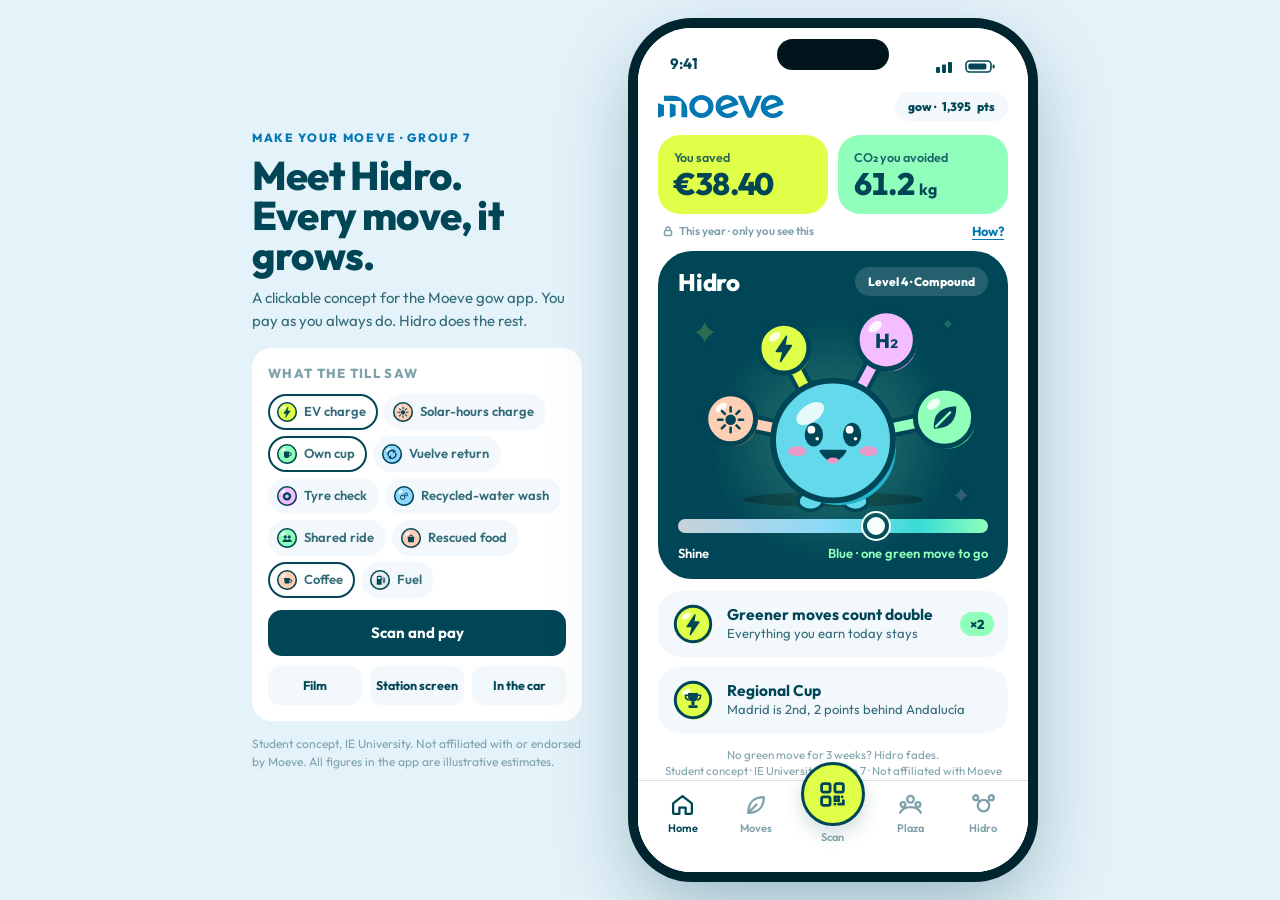
==== commit 380b6263: "Redesign Hidro: passive QR flow, tidy Plaza, station screen, car widget and films - Phone: the two c" ====
--- a/index.html
+++ b/index.html
@@ -2,1041 +2,153 @@
 <html lang="en">
 <head>
 <meta charset="utf-8">
-<meta name="viewport" content="width=device-width, initial-scale=1">
-<title>Hidro App Mock-up</title>
+<meta name="viewport" content="width=device-width, initial-scale=1, viewport-fit=cover">
+<title>Hidro · Make your Moeve</title>
+<meta name="description" content="Hidro: a loyalty companion for the Moeve gow app. Student concept, IE University, Group 7.">
+<link rel="icon" href="data:image/svg+xml,<svg xmlns='http://www.w3.org/2000/svg' viewBox='0 0 32 32'><rect width='32' height='32' rx='8' fill='%230478B2'/><circle cx='16' cy='16' r='8' fill='%2338DCD6' stroke='%23004656' stroke-width='2'/></svg>">
 <link rel="preconnect" href="https://fonts.googleapis.com">
 <link href="https://fonts.googleapis.com/css2?family=Outfit:wght@400;500;600;700;800&display=swap" rel="stylesheet">
-<style>
-:root{
-  --petrol:#004656; --petrol-2:#00303B; --blue:#0478B2; --sky:#4BB3E7;
-  --mint:#90FFBB; --lime:#E0FF48; --lilac:#F3BDFF; --teal:#38DCD6; --peach:#FFCFB5; --pink:#FFB3D1;
-  --ink:#004656; --ink-2:#336B78; --ink-3:#7FA2AA;
-  --surface:#FFFFFF; --surface-2:#F2F8FC; --ice:#E4F2F9; --line:#D9E3E6;
-  --page:#E4F2F9;
-}
-@media (prefers-color-scheme: dark){ :root:not([data-theme="light"]){ --page:#001A21; } }
-:root[data-theme="dark"]{ --page:#001A21; }
-*{box-sizing:border-box;margin:0;padding:0}
-body{background:var(--page);font-family:Outfit,"Century Gothic",Helvetica,Arial,sans-serif;color:var(--ink);
-  min-height:100vh;display:flex;align-items:center;justify-content:center;gap:56px;padding:32px 16px}
-button{font:inherit;cursor:pointer;border:0;background:none;color:inherit}
-
-/* presenter notes */
-.notes{max-width:320px;color:var(--ink-2);font-size:15px;line-height:1.5}
-.notes .kick{font-size:12px;font-weight:800;letter-spacing:.14em;color:var(--blue);text-transform:uppercase}
-.notes h1{font-size:40px;line-height:1;color:var(--petrol);margin:8px 0 12px;font-weight:800;letter-spacing:-.02em}
-.notes ol{padding-left:18px;margin-top:14px}
-.notes li{margin-bottom:7px}
-.notes .rule{margin-top:14px;padding:10px 12px;border-radius:12px;background:#fff;font-size:13px;border-left:4px solid var(--lime)}
-.notes small{display:block;margin-top:14px;color:var(--ink-3);font-size:12px}
-@media (prefers-color-scheme: dark){ :root:not([data-theme="light"]) .notes{color:#99B5BB} :root:not([data-theme="light"]) .notes h1{color:#E6F1F5} :root:not([data-theme="light"]) .notes .rule{background:#00303B} }
-@media (max-width:860px){ .notes{display:none} body{padding:0} }
-
-/* phone */
-.phone{width:390px;height:844px;background:var(--surface);border-radius:50px;position:relative;overflow:hidden;
-  box-shadow:0 0 0 10px #00252E,0 30px 80px rgba(0,70,86,.35);flex-shrink:0}
-@media (max-width:860px){ .phone{width:100vw;height:100dvh;border-radius:0;box-shadow:none} }
-.notch{position:absolute;top:10px;left:50%;transform:translateX(-50%);width:110px;height:30px;background:#00252E;border-radius:20px;z-index:60}
-@media (max-width:860px){ .notch{display:none} }
-.status{height:50px;display:flex;justify-content:space-between;align-items:flex-end;padding:0 30px 6px;font-size:14px;font-weight:700;position:relative;z-index:40;background:inherit}
-.screen{position:absolute;inset:0;display:flex;flex-direction:column;opacity:0;pointer-events:none;transform:translateX(24px);transition:opacity .35s,transform .35s;background:var(--surface)}
-.screen.active{opacity:1;pointer-events:auto;transform:none}
-.scroll{flex:1;overflow-y:auto;padding:6px 20px 104px;scrollbar-width:none}
-.scroll::-webkit-scrollbar{display:none}
-
-/* tab bar */
-.tabs{position:absolute;bottom:0;left:0;right:0;height:84px;background:rgba(255,255,255,.95);backdrop-filter:blur(10px);
-  border-top:1px solid var(--line);display:flex;justify-content:space-around;padding:10px 8px 24px;z-index:30;transition:transform .3s}
-.tabs.hidden{transform:translateY(100%)}
-.tab{display:flex;flex-direction:column;align-items:center;gap:3px;font-size:11px;font-weight:600;color:var(--ink-3);width:72px}
-.tab svg{width:24px;height:24px}
-.tab.on{color:var(--petrol)}
-.tab.on .tdot{background:var(--lime)}
-.tdot{width:28px;height:4px;border-radius:4px;margin-top:1px}
-
-/* shared */
-.top{display:flex;align-items:center;justify-content:space-between;margin:6px 0 16px;gap:8px}
-.logo{height:20px}
-.back{width:40px;height:40px;border-radius:14px;background:var(--surface-2);display:grid;place-items:center;flex-shrink:0}
-.title{font-size:18px;font-weight:800}
-.chip{display:inline-flex;align-items:center;gap:6px;padding:6px 12px;border-radius:99px;font-size:11px;font-weight:800;letter-spacing:.08em;text-transform:uppercase;color:var(--petrol);white-space:nowrap}
-.card{background:var(--surface-2);border-radius:20px;padding:16px}
-.kick{font-size:11px;font-weight:800;letter-spacing:.14em;text-transform:uppercase;color:var(--ink-3)}
-.btn{width:100%;height:58px;border-radius:18px;background:var(--petrol);color:#fff;font-weight:700;font-size:17px;display:flex;align-items:center;justify-content:center;gap:10px;transition:transform .15s}
-.btn:active{transform:scale(.98)}
-.btn .q{width:26px;height:26px;border-radius:7px;background:var(--lime);display:grid;place-items:center}
-.btn.ghost{background:var(--surface-2);color:var(--petrol)}
-.btn.lime{background:var(--lime);color:var(--petrol);border:2px solid var(--petrol)}
-.bar{height:12px;border-radius:99px;background:rgba(255,255,255,.18);overflow:hidden;border:2px solid var(--petrol)}
-.bar i{display:block;height:100%;border-radius:99px;background:var(--lime);transition:width 1s}
-.private{display:inline-flex;align-items:center;gap:5px;font-size:10.5px;font-weight:800;letter-spacing:.1em;text-transform:uppercase;color:var(--ink-2)}
-.link{font-size:13px;font-weight:700;color:var(--blue);text-decoration:underline;text-underline-offset:3px}
-
-/* home */
-.hero{background:var(--petrol);border-radius:32px;padding:20px;color:#fff;position:relative;overflow:hidden}
-.hero .kick{color:var(--mint)}
-.hero-name{font-size:36px;font-weight:800;line-height:1;letter-spacing:-.02em;margin-top:4px}
-.hero-stage{height:236px;display:grid;place-items:center;position:relative;margin:4px -10px 0}
-.hero-stage svg.hidro{width:330px;height:256px;animation:float 3.2s ease-in-out infinite}
-.hero-stage .sh{position:absolute;bottom:2px;left:50%;transform:translateX(-50%);width:190px;height:16px;border-radius:50%;background:#00303B}
-@keyframes float{50%{transform:translateY(-8px)}}
-.chips{display:flex;gap:6px;flex-wrap:wrap;margin:12px 0 14px}
-.lvl-row{display:flex;justify-content:space-between;align-items:baseline;font-size:14px;font-weight:700;margin-bottom:8px;gap:8px}
-.lvl-row span{font-weight:500;opacity:.8;font-size:13px;text-align:right}
-.recent{margin-top:12px;font-size:13px;color:var(--mint);font-weight:600}
-.shine{margin-top:16px}
-.shine-track{position:relative;height:14px;border-radius:99px;background:linear-gradient(90deg,#C9D3D7 0 33%,#8FD6FF 33% 66%,#38DCD6 66% 100%);border:2px solid var(--petrol)}
-.shine-track b{position:absolute;top:50%;width:22px;height:22px;border-radius:50%;background:#fff;border:3px solid var(--petrol);transform:translate(-50%,-50%);transition:left 1s}
-.shine-lbl{display:flex;justify-content:space-between;font-size:11px;font-weight:700;margin-top:6px;opacity:.85}
-.impact{margin-top:14px;border-radius:24px;background:var(--ice);padding:16px;border:2px solid var(--petrol)}
-.impact-grid{display:grid;grid-template-columns:1fr 1fr;gap:10px;margin-top:10px}
-.big{font-size:30px;font-weight:800;line-height:1;letter-spacing:-.02em}
-.big small{font-size:15px;font-weight:700}
-.impact-grid p{font-size:12px;color:var(--ink-2);margin-top:4px;line-height:1.3}
-.impact .eq{margin-top:12px;font-size:13px;color:var(--ink-2);display:flex;gap:8px;align-items:center;background:#fff;border-radius:14px;padding:8px 10px}
-.quick{display:grid;grid-template-columns:1fr 1fr;gap:12px;margin:14px 0 12px}
-.qa{background:var(--surface-2);border-radius:20px;padding:14px;text-align:left;display:flex;flex-direction:column;gap:10px}
-.qa b{font-size:16px;display:block}
-.qa span{font-size:12px;color:var(--ink-2)}
-.ico{width:42px;height:42px;flex-shrink:0;display:inline-block}
-.strip{display:flex;align-items:center;gap:12px;border-radius:20px;padding:12px 14px;margin-bottom:12px;text-align:left;width:100%}
-.strip b{display:block;font-size:15px}
-.strip p{font-size:12.5px;color:var(--ink-2);line-height:1.4}
-.src{font-size:10.5px;color:var(--ink-3);margin-top:3px;display:block}
-.minibar{height:8px;border-radius:99px;background:#fff;margin-top:6px;overflow:hidden;border:1.5px solid var(--petrol)}
-.minibar i{display:block;height:100%;background:var(--lime)}
-.foot{font-size:11.5px;color:var(--ink-3);text-align:center;margin-top:12px;line-height:1.4}
-
-/* customise */
-.namebar{display:flex;justify-content:space-between;align-items:center;margin-bottom:10px}
-.stage{height:270px;border-radius:32px;background:var(--ice);display:grid;place-items:center;position:relative;margin-bottom:14px;overflow:hidden}
-.stage svg.hidro{width:340px;height:264px}
-.pop{animation:pop .35s}
-@keyframes pop{40%{transform:scale(1.05) rotate(-2deg)}}
-.name-in{background:#fff;border-radius:12px;padding:6px 10px;display:flex;gap:6px;align-items:center;border:2px solid var(--petrol)}
-.name-in input{border:0;outline:0;font:inherit;font-weight:800;font-size:15px;width:96px;color:var(--ink)}
-.namebar .chip{background:var(--lime);border:2px solid var(--petrol)}
-.seg{display:flex;background:var(--surface-2);border-radius:14px;padding:4px;margin-bottom:12px}
-.seg button{flex:1;padding:9px 0;border-radius:11px;font-size:13.5px;font-weight:700;color:var(--ink-2)}
-.seg button.on{background:var(--petrol);color:#fff}
-.hint{font-size:12.5px;color:var(--ink-2);margin:0 2px 10px;line-height:1.4}
-.opts{display:grid;grid-template-columns:repeat(2,1fr);gap:10px}
-.opt{border-radius:18px;background:var(--surface-2);display:flex;align-items:center;gap:10px;padding:10px 22px 10px 10px;text-align:left;border:2px solid transparent;position:relative}
-.opt svg{width:52px;height:52px;flex-shrink:0}
-.opt b{font-size:14px;display:block;line-height:1.15}
-.opt span{font-size:11px;color:var(--ink-2);line-height:1.25;display:block;margin-top:2px}
-.opt.on{border-color:var(--petrol);background:#fff}
-.opt.locked{opacity:.55}
-.opt .tick{position:absolute;top:7px;right:7px;width:14px;height:14px;border-radius:50%;background:var(--lime);border:2px solid var(--petrol);display:none}
-.opt.on .tick{display:block}
-
-/* pay */
-.station{display:flex;gap:12px;align-items:center;margin-bottom:16px}
-.station .pin{width:46px;height:46px;border-radius:16px;background:var(--petrol);display:grid;place-items:center;flex-shrink:0}
-.station b{font-size:16px;display:block}
-.station span{font-size:12px;color:var(--ink-2)}
-.label{font-size:12px;font-weight:800;letter-spacing:.12em;text-transform:uppercase;color:var(--ink-3);margin:6px 2px 8px}
-.acts{display:flex;flex-direction:column;gap:8px;margin-bottom:14px}
-.act{display:flex;align-items:center;gap:11px;padding:10px 12px;border-radius:18px;background:var(--surface-2);border:2px solid transparent;text-align:left;width:100%}
-.act.on{border-color:var(--petrol);background:#fff}
-.act b{font-size:15px;display:block;line-height:1.2}
-.act span{font-size:12px;color:var(--ink-2)}
-.act .imp{display:block;font-size:11.5px;font-weight:700;color:#1A8A59;margin-top:1px}
-.act .imp.none{color:var(--ink-3)}
-.act .x{margin-left:auto;font-size:13px;font-weight:800;padding:5px 9px;border-radius:10px;background:var(--mint);color:var(--petrol);white-space:nowrap;border:2px solid var(--petrol)}
-.act .x.zero{background:#EEF2F3;border-color:#C9D3D7;color:var(--ink-3)}
-.act .box{width:22px;height:22px;border-radius:7px;border:2px solid var(--ink-3);flex-shrink:0;display:grid;place-items:center}
-.act.on .box{background:var(--petrol);border-color:var(--petrol)}
-.earn{display:flex;align-items:center;gap:6px;background:var(--ice);border-radius:20px;padding:10px 14px 10px 4px;margin-bottom:10px}
-.earn svg{width:96px;height:76px;flex-shrink:0}
-.earn p{font-size:12.5px;color:var(--ink-2);line-height:1.4}
-.earn b{color:var(--ink);font-size:17px;display:block}
-.earn .row2{display:flex;gap:10px;margin-top:3px;font-weight:700;color:var(--ink)}
-.rule{font-size:12px;color:var(--ink-2);text-align:center;margin:0 10px 12px}
-
-/* loading */
-#loading{background:var(--petrol);color:#fff}
-.load-wrap{flex:1;display:flex;flex-direction:column;align-items:center;padding:16px 24px 36px}
-.orbit{width:320px;height:270px;position:relative;display:grid;place-items:center;margin-top:10px}
-.orbit svg.hidro{width:300px;height:234px;animation:bounce 1.1s ease-in-out infinite;position:relative}
-@keyframes bounce{50%{transform:translateY(-10px)}}
-.spinner{position:absolute;inset:0;animation:spin 3.2s linear infinite}
-.spinner i{position:absolute;left:50%;top:6px;width:14px;height:14px;border-radius:50%;background:var(--mint);border:3px solid #00303B;margin-left:-7px}
-@keyframes spin{to{transform:rotate(360deg)}}
-.load-status{margin-top:18px;font-weight:700;font-size:17px;min-height:24px;text-align:center}
-.load-bar{width:100%;height:12px;border-radius:99px;background:#00303B;margin-top:12px;overflow:hidden;border:2px solid #0B5F72}
-.load-bar i{display:block;height:100%;width:0;background:var(--lime);border-radius:99px}
-.fact{margin-top:auto;width:100%;background:#fff;color:var(--ink);border-radius:28px;padding:20px;min-height:200px;position:relative}
-.fact .k{font-size:12px;font-weight:800;letter-spacing:.14em;text-transform:uppercase;color:var(--blue);display:flex;gap:8px;align-items:center}
-.fact p{font-size:19px;font-weight:600;line-height:1.38;margin-top:10px;transition:opacity .35s,transform .35s}
-.fact p b{background:linear-gradient(transparent 58%,var(--lime) 58%);font-weight:800}
-.fact .src{position:absolute;bottom:16px;right:20px;font-size:11px;max-width:60%;text-align:right}
-.fact p.out,.fact .src.out{opacity:0;transform:translateY(6px)}
-.dots{display:flex;gap:6px;position:absolute;bottom:20px;left:20px}
-.dots i{width:7px;height:7px;border-radius:99px;background:#C9D3D7;transition:width .3s,background .3s}
-.dots i.on{width:20px;background:var(--petrol)}
-
-/* plaza (station screen mirror) */
-.screen-frame{margin:0 -20px;background:var(--petrol);padding:10px 14px 14px}
-.sf-top{display:flex;justify-content:space-between;align-items:center;color:#fff;padding:0 4px 10px}
-.sf-top b{font-size:17px;display:block;line-height:1.1}
-.sf-top span{font-size:11px;color:var(--mint);font-weight:700;letter-spacing:.12em;text-transform:uppercase}
-.live{display:flex;gap:6px;align-items:center;font-size:11px;font-weight:800;letter-spacing:.1em;color:var(--lime)}
-.live i{width:8px;height:8px;border-radius:50%;background:var(--lime);animation:blink 1.2s infinite}
-@keyframes blink{50%{opacity:.3}}
-.scene{position:relative;height:470px;overflow:hidden;border-radius:22px;background:var(--ice)}
-.scene > svg.bg{position:absolute;inset:0;width:100%;height:100%}
-.cloud{position:absolute;left:50%;top:6px;width:170px;margin-left:-85px;text-align:center;z-index:4;pointer-events:none}
-.cloud svg{width:170px;height:84px;transition:transform 1s cubic-bezier(.3,1.4,.5,1),opacity .6s;transform-origin:50% 70%}
-.cloud .cl{display:inline-block;margin-top:-4px;background:#fff;border:2px solid var(--petrol);border-radius:99px;padding:2px 9px;font-size:10.5px;font-weight:800;white-space:nowrap}
-.cloud .done{display:none;width:84px;height:84px}
-.cloud.clear svg.c{display:none}
-.cloud.clear .done{display:inline-block;animation:pop .6s}
-.mol{position:absolute;left:0;top:0;width:68px;height:53px;transition:transform 3.4s cubic-bezier(.45,.05,.4,1);will-change:transform;cursor:pointer}
-.mol svg{width:100%;height:100%;animation:wob 2.4s ease-in-out infinite;overflow:visible}
-.mol.sleep svg{animation:none}
-.mol.fade{opacity:.4}
-@keyframes wob{50%{transform:translateY(-3px) rotate(2deg)}}
-.mol .nick{position:absolute;bottom:-12px;left:50%;transform:translateX(-50%);font-size:10px;font-weight:700;color:var(--petrol);white-space:nowrap;background:rgba(255,255,255,.85);padding:0 5px;border-radius:6px}
-.mol.me{width:118px;height:92px;z-index:5}
-.mol.me .tag{position:absolute;top:-22px;left:50%;transform:translateX(-50%);background:var(--lime);color:var(--petrol);font-size:11px;font-weight:800;padding:3px 10px;border-radius:99px;white-space:nowrap;border:2px solid var(--petrol)}
-.ping{position:absolute;left:50%;top:50%;width:40px;height:40px;margin:-20px 0 0 -20px;border-radius:50%;border:3px solid var(--lime);pointer-events:none;animation:ping 1s ease-out forwards}
-@keyframes ping{from{transform:scale(.4);opacity:1}to{transform:scale(2.4);opacity:0}}
-.drop{animation:drop 1.2s cubic-bezier(.3,1.4,.5,1) both}
-@keyframes drop{0%{transform:translate(var(--x),-140px) scale(.5);opacity:0}60%{opacity:1}100%{transform:translate(var(--x),var(--y)) scale(1)}}
-.tip{position:absolute;background:#fff;border:2px solid var(--petrol);border-radius:12px;padding:6px 10px;font-size:12px;font-weight:700;pointer-events:none;opacity:0;transition:opacity .2s;z-index:10;white-space:nowrap}
-.tip span{color:var(--ink-2);font-weight:500}
-.spark{position:absolute;width:10px;height:10px;border-radius:50%;pointer-events:none;z-index:6;border:2px solid var(--petrol);animation:spk .9s ease-out forwards}
-@keyframes spk{to{transform:translate(var(--dx),var(--dy)) scale(0);opacity:0}}
-.fly{position:absolute;left:0;top:0;width:14px;height:14px;margin:-7px 0 0 -7px;border-radius:50%;background:var(--mint);border:2px solid var(--petrol);z-index:7;pointer-events:none;transition:transform 1s cubic-bezier(.5,0,.3,1),opacity .3s .9s}
-
-.board{margin-top:12px;color:#fff}
-.b-main{display:flex;gap:14px;align-items:center;background:#00303B;border-radius:20px;padding:12px 14px}
-.gauge{width:92px;height:92px;flex-shrink:0;position:relative}
-.gauge svg{width:100%;height:100%;transform:rotate(-90deg)}
-.gauge circle{fill:none;stroke-width:11}
-.gauge .trk{stroke:#0B5F72}
-.gauge .val{stroke:var(--mint);stroke-linecap:round;transition:stroke-dashoffset 1.2s cubic-bezier(.3,1.2,.5,1)}
-.gauge .ov{stroke:var(--lime);stroke-linecap:round;transition:stroke-dashoffset 1.2s}
-.gauge b{position:absolute;inset:0;display:grid;place-items:center;font-size:20px;font-weight:800}
-.b-main .num{font-size:30px;font-weight:800;line-height:1;letter-spacing:-.02em;color:var(--mint)}
-.b-main .num small{font-size:15px}
-.b-main p{font-size:12.5px;line-height:1.35;margin-top:4px;color:#CFE6EA}
-.b-row{display:grid;grid-template-columns:1fr 1fr;gap:8px;margin-top:8px}
-.b-tile{background:#00303B;border-radius:18px;padding:11px 12px}
-.b-tile .num{font-size:22px;font-weight:800;line-height:1.05;color:var(--lime)}
-.b-tile p{font-size:11.5px;color:#CFE6EA;margin-top:3px;line-height:1.3}
-.bump{animation:bump .6s}
-@keyframes bump{40%{transform:scale(1.12)}}
-.batch{display:flex;align-items:center;gap:8px;margin-top:10px;font-size:11.5px;color:#CFE6EA;padding:0 4px}
-.batch .bd{display:flex;gap:4px}
-.batch .bd i{width:10px;height:10px;border-radius:50%;border:2px solid var(--mint);transition:background .3s}
-.batch .bd i.f{background:var(--mint)}
-.honest{font-size:11.5px;color:#9FC4CC;margin-top:8px;padding:0 4px;line-height:1.35}
-
-.sim{display:flex;gap:8px;margin-top:14px}
-.sim .btn{height:54px;font-size:16px}
-.crowd{flex-shrink:0;width:110px;height:54px;border-radius:18px;background:var(--surface-2);font-size:12px;font-weight:700;display:flex;flex-direction:column;align-items:center;justify-content:center;line-height:1.15;color:var(--ink-2)}
-.crowd b{font-size:13px;color:var(--petrol)}
-.crowd.on b::before{content:"● ";color:#1A8A59}
-.mine{margin-top:12px;border:2px dashed var(--ink-3);border-radius:20px;padding:12px 14px;background:#fff}
-.mine .row2{display:flex;gap:18px;margin-top:6px}
-.mine .row2 b{font-size:20px;display:block}
-.mine .row2 span{font-size:11.5px;color:var(--ink-2)}
-.rank{margin-top:12px}
-.rank h3{font-size:16px;font-weight:800}
-.rank .sub{font-size:12px;color:var(--ink-2);margin:2px 0 10px}
-.rrow{display:flex;align-items:center;gap:10px;padding:8px 0;border-top:1px solid var(--line);font-size:14px;font-weight:600}
-.rrow:first-of-type{border-top:0}
-.rrow .n{width:26px;height:26px;border-radius:50%;display:grid;place-items:center;font-weight:800;font-size:13px;background:#fff;border:2px solid var(--petrol)}
-.rrow.you .n{background:var(--lime)}
-.rrow .p{margin-left:auto;font-weight:800}
-.rrow .mb{width:70px;height:8px;border-radius:9px;background:#fff;overflow:hidden;border:1.5px solid var(--petrol)}
-.rrow .mb i{display:block;height:100%;background:var(--mint)}
-
-/* toast, sheet, modal */
-.toast{position:absolute;left:14px;right:14px;top:54px;background:#fff;border:2px solid var(--petrol);border-radius:20px;padding:10px 14px 10px 6px;display:flex;gap:8px;align-items:center;font-size:13px;z-index:70;
-  transform:translateY(-220%);transition:transform .45s cubic-bezier(.3,1.3,.5,1);box-shadow:0 10px 24px rgba(0,70,86,.2)}
-.toast.show{transform:none}
-.toast b{display:block;font-size:14.5px}
-.toast span{color:var(--ink-2)}
-.toast .private{color:#1A8A59}
-.veil{position:absolute;inset:0;background:rgba(0,37,46,.45);z-index:80;opacity:0;pointer-events:none;transition:opacity .3s}
-.veil.show{opacity:1;pointer-events:auto}
-.sheet{position:absolute;left:0;right:0;bottom:0;background:#fff;border-radius:28px 28px 0 0;padding:10px 18px 30px;z-index:90;transform:translateY(105%);transition:transform .4s cubic-bezier(.3,1.1,.5,1);max-height:88%;overflow-y:auto}
-.sheet.show{transform:none}
-.grab{width:44px;height:5px;border-radius:9px;background:var(--line);margin:0 auto 12px}
-.sheet h3{font-size:20px;font-weight:800}
-.sheet .sub{font-size:13px;color:var(--ink-2);margin:4px 0 12px;line-height:1.4}
-.sgrid{display:grid;grid-template-columns:1fr 1fr;gap:8px}
-.sbtn{display:flex;flex-direction:column;align-items:flex-start;gap:6px;padding:12px;border-radius:18px;background:var(--surface-2);text-align:left;border:2px solid transparent}
-.sbtn:active{border-color:var(--petrol);background:#fff}
-.sbtn b{font-size:14px;line-height:1.15}
-.sbtn span{font-size:11.5px;color:#1A8A59;font-weight:700}
-.sbtn span.none{color:var(--ink-3)}
-.modal table{width:100%;border-collapse:collapse;font-size:12.5px;margin:8px 0 12px}
-.modal td{padding:7px 4px;border-top:1px solid var(--line);vertical-align:top;line-height:1.35}
-.modal td:last-child{text-align:right;font-weight:800;white-space:nowrap}
-.modal h4{font-size:12px;font-weight:800;letter-spacing:.12em;text-transform:uppercase;color:var(--ink-3);margin-top:10px}
-.modal p{font-size:12.5px;color:var(--ink-2);line-height:1.45}
-@media (prefers-reduced-motion: reduce){*{animation:none!important;transition:none!important}}
-</style>
+<link rel="stylesheet" href="css/app.css">
 </head>
 <body>
 
 <aside class="notes">
-  <div class="kick">Make Your Moeve · Group 7</div>
+  <div class="kick">Make your Moeve · Group 7</div>
   <h1>Meet Hidro.<br>Every move, it grows.</h1>
-  <p>A clickable mock-up of Hidro in the Moeve gow app. Click through it like a real phone.</p>
-  <ol>
-    <li><b>Home:</b> your Hidro, plus what <i>you</i> have saved and avoided. Only you see this.</li>
-    <li><b>Pay:</b> tick what you did and scan your QR code. Each move shows the euros it saves and the CO₂e it avoids.</li>
-    <li><b>The Plaza:</b> the station's big screen. The community shrinks the station's daily CO₂ cloud.</li>
-    <li><b>Simulate a move:</b> trigger a coffee, an EV charge or a tyre check and watch the screen react.</li>
-  </ol>
-  <div class="rule"><b>Privacy:</b> the big screen updates only every 5 scans and shows 30-day averages, so nobody behind you can see what you did.</div>
-  <div class="rule"><b>Honesty:</b> the screen also says that the fuel sold here emits about 28 t of CO₂e a day.</div>
-  <small>Concept mock-up. Station footprint and action factors are our estimates (see "How we estimate" in the app). Nicknames and rankings are illustrative.</small>
+  <p>A clickable concept for the Moeve gow app. You pay as you always do. Hidro does the rest.</p>
+  <div class="panel">
+    <h2>What the till saw</h2>
+    <div class="pickers" id="pickers"></div>
+    <button class="go" id="demoGo">Scan and pay</button>
+    <div class="links"><a href="film.html">Film</a><a href="station.html">Station screen</a><a href="car.html">In the car</a></div>
+  </div>
+  <small>Student concept, IE University. Not affiliated with or endorsed by Moeve. All figures in the app are illustrative estimates.</small>
 </aside>
 
-<div class="phone">
+<div class="phone" id="phone">
   <div class="notch"></div>
 
-  <!-- HOME -->
+  <!-- the phone's own home screen, used by the film -->
+  <section class="screen" id="launcher">
+    <div class="status"><span>9:41</span><svg viewBox="0 0 60 13" fill="#24464F"><rect x="0" y="7" width="4" height="6" rx="1"/><rect x="6" y="4.5" width="4" height="8.5" rx="1"/><rect x="12" y="2" width="4" height="11" rx="1"/><rect x="30" y="1" width="25" height="11" rx="3.4" fill="none" stroke="#24464F" stroke-width="1.6"/><rect x="32.4" y="3.4" width="18" height="6.2" rx="1.8"/><rect x="56.6" y="4.5" width="2" height="4" rx="1"/></svg></div>
+    <div class="clock"><span>Friday 27 November</span><b>9:41</b></div>
+    <div class="grid" id="icons"></div>
+    <div class="dock" id="dock"></div>
+  </section>
+
   <section class="screen active" id="home">
-    <div class="status"><span>9:41</span><span>●●● ▮</span></div>
+    <div class="status"><span>9:41</span><svg viewBox="0 0 60 13" fill="#004656"><rect x="0" y="7" width="4" height="6" rx="1"/><rect x="6" y="4.5" width="4" height="8.5" rx="1"/><rect x="12" y="2" width="4" height="11" rx="1"/><rect x="30" y="1" width="25" height="11" rx="3.4" fill="none" stroke="#004656" stroke-width="1.6"/><rect x="32.4" y="3.4" width="18" height="6.2" rx="1.8"/><rect x="56.6" y="4.5" width="2" height="4" rx="1"/></svg></div>
     <div class="scroll">
-      <div class="top">
-        <img class="logo" src="[data-uri]" alt="moeve">
-        <span class="chip" style="background:var(--surface-2)">gow · <span class="js-pts">1,380</span> pts</span>
+      <div class="top"><img class="logo" src="assets/moeve.svg" alt="moeve"><span class="chip">gow · <span class="js-pts">1,395</span> pts</span></div>
+      <div class="duo">
+        <div class="cell e"><div class="lab">You saved</div><div class="num js-eur">€38.40</div></div>
+        <div class="cell c"><div class="lab">CO₂ you avoided</div><div class="num js-kg">61.2 <small>kg</small></div></div>
       </div>
+      <div class="under"><span class="lock"><svg viewBox="0 0 24 24" fill="none" stroke="currentColor" stroke-width="3"><rect x="5" y="11" width="14" height="10" rx="2"/><path d="M8 11V8a4 4 0 0 1 8 0v3"/></svg>This year · only you see this</span><button class="link" data-sheet="how">How?</button></div>
       <div class="hero">
-        <div class="kick">Your Hidro</div>
-        <div class="hero-name js-name">Hidro</div>
+        <div class="row"><span class="name js-name">Hidro</span><span class="chip js-lvl">Level 4 · Compound</span></div>
         <div class="hero-stage"><div class="sh"></div><div id="homeHidro"></div></div>
-        <div class="chips" id="homeChips"></div>
-        <div class="lvl-row"><b class="js-lvlname">Level 4</b><span class="js-next"></span></div>
-        <div class="bar"><i class="js-bar"></i></div>
-        <div class="shine">
-          <div class="lvl-row" style="margin-bottom:6px"><b>Shine</b><span class="js-shinetxt"></span></div>
-          <div class="shine-track"><b class="js-shine"></b></div>
-          <div class="shine-lbl"><span>Grey</span><span>Blue</span><span>Green</span></div>
-        </div>
-        <div class="recent">Last move: +40 charge · +25 coffee · +10 cup</div>
+        <div class="shine-track"><b class="js-shine"></b></div>
+        <div class="shine-lbl"><span>Shine</span><span class="js-shinetxt"></span></div>
       </div>
-
-      <div class="impact">
-        <div style="display:flex;justify-content:space-between;align-items:center">
-          <b style="font-size:16px">Your impact this year</b>
-          <span class="private"><svg width="12" height="12" viewBox="0 0 24 24" fill="none" stroke="currentColor" stroke-width="3"><rect x="5" y="11" width="14" height="10" rx="2"/><path d="M8 11V8a4 4 0 0 1 8 0v3"/></svg>Private</span>
-        </div>
-        <div class="impact-grid">
-          <div><div class="big js-eur">€38.40</div><p>saved</p></div>
-          <div><div class="big js-kg">61 <small>kg</small></div><p>CO₂e avoided</p></div>
-        </div>
-        <div class="eq"><span class="ico" style="width:30px;height:30px" data-icon="bolt"></span><span>≈ <b class="js-km">340 km</b> not driven on petrol</span></div>
-        <div style="margin-top:10px"><button class="link" data-modal="how">How we estimate this</button></div>
+      <div class="list">
+        <button class="item" data-go="moves"><span class="ico" data-icon="bolt"></span><div><b>Greener moves count double</b><p>Everything you earn today stays</p></div><span class="r x2">×2</span></button>
+        <button class="item" data-go="plaza"><span class="ico" data-icon="trophy"></span><div><b>Regional Cup</b><p>Madrid is 2nd, 2 points behind Andalucía</p></div></button>
       </div>
-
-      <div class="quick">
-        <button class="qa" data-go="pay"><span class="ico" data-icon="qr"></span><div><b>Pay &amp; scan</b><span>Feed your Hidro</span></div></button>
-        <button class="qa" data-go="custom"><span class="ico" data-icon="cap"></span><div><b>Customise</b><span>Atoms, caps, shades</span></div></button>
-      </div>
-
-      <button class="strip" style="background:var(--lime)" data-go="plaza">
-        <span class="ico" data-icon="trophy"></span>
-        <div><b>Station of the Month</b><p style="color:var(--petrol)">Campo de las Naciones · #1 in Madrid</p></div>
-      </button>
-      <div class="strip" style="background:var(--surface-2)">
-        <span class="ico" data-icon="team"></span>
-        <div style="flex:1"><b>IE University challenge</b><p>1 t CO₂e this month · 62%</p><div class="minibar"><i style="width:62%"></i></div></div>
-      </div>
-      <div class="strip" style="background:var(--ice)">
-        <span class="ico" data-icon="h2"></span>
-        <div><b>Cepsa is now Moeve</b><p>€6 of every €10 invested goes green.</p><span class="src">Source: Moeve, 2030 plan</span></div>
-      </div>
-      <p class="foot">No move for 3 weeks? Your Hidro falls asleep.</p>
-      <p class="foot" style="margin-top:4px">Student concept · IE University · Group 7 · Not affiliated with Moeve</p>
+      <p class="foot">No green move for 3 weeks? Hidro fades.<br>Student concept · IE University · Group 7 · Not affiliated with Moeve</p>
     </div>
   </section>
 
-  <!-- CUSTOMISE -->
-  <section class="screen" id="custom">
-    <div class="status"><span>9:41</span><span>●●● ▮</span></div>
-    <div class="scroll">
-      <div class="top">
-        <button class="back" data-go="home" aria-label="Back"><svg width="18" height="18" viewBox="0 0 24 24" fill="none" stroke="currentColor" stroke-width="2.6" stroke-linecap="round"><path d="M15 18l-6-6 6-6"/></svg></button>
-        <span class="title">Customise your Hidro</span>
-        <span style="width:40px"></span>
-      </div>
-      <div class="namebar">
-        <label class="name-in">✎<input id="nameInput" maxlength="10" value="Hidro" aria-label="Your Hidro's name"></label>
-        <span class="chip js-lvlchip">Lv 4 · Compound</span>
-      </div>
-      <div class="stage"><div id="custHidro"></div></div>
-      <div class="seg" id="seg">
-        <button data-t="atoms" class="on">Atoms</button>
-        <button data-t="head">Head</button>
-        <button data-t="glasses">Shades</button>
-        <button data-t="extra">Extras</button>
-      </div>
-      <p class="hint" id="hint"></p>
-      <div class="opts" id="opts"></div>
-      <div style="height:16px"></div>
-      <button class="btn" data-go="home">Save</button>
+  <section class="screen dark" id="qr">
+    <div class="status"><span>9:41</span><svg viewBox="0 0 60 13" fill="#fff"><rect x="0" y="7" width="4" height="6" rx="1"/><rect x="6" y="4.5" width="4" height="8.5" rx="1"/><rect x="12" y="2" width="4" height="11" rx="1"/><rect x="30" y="1" width="25" height="11" rx="3.4" fill="none" stroke="#fff" stroke-width="1.6"/><rect x="32.4" y="3.4" width="18" height="6.2" rx="1.8"/><rect x="56.6" y="4.5" width="2" height="4" rx="1"/></svg></div>
+    <div class="wrap">
+      <div class="peek" id="qrPeek"></div>
+      <div class="card"><img src="assets/qr.svg" alt="Your gow QR code"><div class="scanline" id="scanline"></div>
+        <div class="okmark" id="okmark"><svg viewBox="0 0 100 100"><path d="M24 52 L43 71 L78 32" fill="none" stroke="#004656" stroke-width="12" stroke-linecap="round" stroke-linejoin="round"/></svg></div></div>
+      <h2>Show it. Pay. Done.</h2>
+      <p>Nothing to tick, nothing to type. The till knows what you bought.</p>
     </div>
   </section>
 
-  <!-- PAY -->
-  <section class="screen" id="pay">
-    <div class="status"><span>9:41</span><span>●●● ▮</span></div>
-    <div class="scroll">
-      <div class="top">
-        <button class="back" data-go="home" aria-label="Back"><svg width="18" height="18" viewBox="0 0 24 24" fill="none" stroke="currentColor" stroke-width="2.6" stroke-linecap="round"><path d="M15 18l-6-6 6-6"/></svg></button>
-        <span class="title">Pay &amp; scan</span>
-        <span style="width:40px"></span>
+  <section class="screen dark" id="earn">
+    <div class="status"><span>9:41</span><svg viewBox="0 0 60 13" fill="#fff"><rect x="0" y="7" width="4" height="6" rx="1"/><rect x="6" y="4.5" width="4" height="8.5" rx="1"/><rect x="12" y="2" width="4" height="11" rx="1"/><rect x="30" y="1" width="25" height="11" rx="3.4" fill="none" stroke="#fff" stroke-width="1.6"/><rect x="32.4" y="3.4" width="18" height="6.2" rx="1.8"/><rect x="56.6" y="4.5" width="2" height="4" rx="1"/></svg></div>
+    <div class="wrap">
+      <svg class="rays" id="rays" viewBox="-100 -100 200 200"></svg>
+      <div class="stage"><div class="sh"></div><div id="earnHidro"></div></div>
+      <div class="total"><span id="earnTot">+0</span> <small>points</small></div>
+      <div class="rows" id="earnRows"></div>
+      <div class="duo" id="earnDuo">
+        <div class="cell e"><div class="lab">You saved</div><div class="num" id="earnEur">€0.00</div></div>
+        <div class="cell c"><div class="lab">CO₂ you avoided</div><div class="num" id="earnKg">0 kg</div></div>
       </div>
-      <div class="card station">
-        <div class="pin"><svg width="22" height="22" viewBox="0 0 24 24" fill="#E0FF48"><path d="M12 2a7 7 0 0 0-7 7c0 5 7 13 7 13s7-8 7-13a7 7 0 0 0-7-7zm0 9.5A2.5 2.5 0 1 1 12 6a2.5 2.5 0 0 1 0 5.5z"/></svg></div>
-        <div><b>Moeve Campo de las Naciones</b><span>You're here · the Plaza is live</span></div>
-      </div>
-      <div class="label">What did you do today?</div>
-      <div class="acts" id="acts"></div>
-      <div class="label">Extra green moves</div>
-      <div class="acts" id="extras"></div>
-      <div class="earn">
-        <div id="earnHidro"></div>
-        <p><b>+<span id="earnPts">0</span> Hidro energy</b><span class="row2"><span id="earnEur"></span><span id="earnKg"></span></span><span id="earnTxt"></span></p>
-      </div>
-      <p class="rule">We never reward litres: the greener choice is always the better deal.</p>
-      <button class="btn" id="payBtn"><span class="q"><svg width="16" height="16" viewBox="0 0 24 24" fill="#004656"><path d="M3 3h8v8H3zm2 2v4h4V5zm8-2h8v8h-8zm2 2v4h4V5zM3 13h8v8H3zm2 2v4h4v-4zm8-2h3v3h-3zm5 0h3v3h-3zm-5 5h3v3h-3zm5 0h3v3h-3z"/></svg></span>Scan QR at the till</button>
+      <span class="lock" id="earnLock"><svg viewBox="0 0 24 24" fill="none" stroke="currentColor" stroke-width="3"><rect x="5" y="11" width="14" height="10" rx="2"/><path d="M8 11V8a4 4 0 0 1 8 0v3"/></svg>Only on your phone</span>
+      <button class="btn lime" id="toPlaza">See it in the Plaza</button>
     </div>
   </section>
 
-  <!-- LOADING -->
-  <section class="screen" id="loading">
-    <div class="status"><span>9:41</span><span>●●● ▮</span></div>
-    <div class="load-wrap">
-      <div class="orbit"><div class="spinner"><i></i></div><div id="loadHidro"></div></div>
-      <div class="load-status" id="loadStatus">Processing payment…</div>
-      <div class="load-bar"><i id="loadBar"></i></div>
-      <div class="fact">
-        <div class="k"><span class="ico" data-icon="h2" style="width:22px;height:22px"></span>Did you know?</div>
-        <p id="factText"></p>
-        <span class="src" id="factSrc"></span>
-        <div class="dots" id="factDots"></div>
+  <section class="screen" id="plaza">
+    <div class="scroll" style="padding-top:0">
+      <div class="plazahead">
+        <div class="status" style="margin:0 -20px"><span>9:41</span><svg viewBox="0 0 60 13" fill="#fff"><rect x="0" y="7" width="4" height="6" rx="1"/><rect x="6" y="4.5" width="4" height="8.5" rx="1"/><rect x="12" y="2" width="4" height="11" rx="1"/><rect x="30" y="1" width="25" height="11" rx="3.4" fill="none" stroke="#fff" stroke-width="1.6"/><rect x="32.4" y="3.4" width="18" height="6.2" rx="1.8"/><rect x="56.6" y="4.5" width="2" height="4" rx="1"/></svg></div>
+        <div class="ttl"><b>The Plaza</b><span>Campo de las Naciones</span></div>
+        <div class="duo" style="color:var(--petrol)">
+          <div class="cell e"><div class="lab">Saved together</div><div class="num" id="pEur">€1.28 M</div></div>
+          <div class="cell c"><div class="lab">CO₂ avoided together</div><div class="num" id="pKg">312 <small>t</small></div></div>
+        </div>
+        <div class="under" style="margin-bottom:0"><span class="lock" style="color:#9FC4CC">All of Spain · 30-day average · rounded</span><button class="link" style="color:var(--mint)" data-sheet="privacy">Why?</button></div>
       </div>
+      <div class="pscene" id="pscene"></div>
+      <div class="norm"><b id="pNorm">68%</b><p>of members at this station made a green move this month</p></div>
+      <div class="cup"><h3>Regional Cup</h3><p class="sub">Ranked by share of green moves, never by litres.</p><div id="cupRows"></div></div>
+      <p class="foot">You appear only if you opt in, with a nickname and your Hidro.</p>
     </div>
   </section>
 
-  <!-- THE PLAZA -->
-  <section class="screen" id="plaza">
-    <div class="status" style="background:var(--petrol);color:#fff"><span>9:41</span><span>●●● ▮</span></div>
-    <div class="scroll" style="padding-top:0">
-      <div class="screen-frame">
-        <div class="sf-top">
-          <div><span>The Plaza</span><b>Moeve Campo de las Naciones</b></div>
-          <div class="live"><i></i>ON SCREEN</div>
-        </div>
-        <div class="scene" id="scene">
-          <svg class="bg" viewBox="0 0 390 470" preserveAspectRatio="xMidYMid slice" aria-hidden="true">
-            <path d="M34 150 Q37 164 51 167 Q37 170 34 184 Q31 170 17 167 Q31 164 34 150Z" fill="#E0FF48" stroke="#004656" stroke-width="2.5" stroke-linejoin="round"/>
-            <path d="M352 150 Q354 159 363 161 Q354 163 352 172 Q350 163 341 161 Q350 159 352 150Z" fill="#F3BDFF" stroke="#004656" stroke-width="2" stroke-linejoin="round"/>
-            <circle cx="345" cy="44" r="22" fill="#E0FF48" stroke="#004656" stroke-width="3"/>
-            <g stroke="#004656" stroke-width="3" stroke-linecap="round" fill="none"><line x1="40" y1="200" x2="40" y2="124"/><line x1="350" y1="194" x2="350" y2="136"/></g>
-            <g transform="translate(40 124)"><g class="blades"><path d="M0 0L0 -28M0 0L24 14M0 0L-24 14" stroke="#004656" stroke-width="4" stroke-linecap="round"/></g><circle r="5" fill="#fff" stroke="#004656" stroke-width="2.5"/></g>
-            <g transform="translate(350 136)"><g class="blades" style="animation-duration:5s"><path d="M0 0L0 -22M0 0L19 11M0 0L-19 11" stroke="#004656" stroke-width="3.5" stroke-linecap="round"/></g><circle r="4" fill="#fff" stroke="#004656" stroke-width="2.5"/></g>
-            <path d="M0 200 Q100 160 200 192 T390 180 V470 H0Z" fill="#90FFBB" stroke="#004656" stroke-width="3"/>
-            <g transform="translate(118 132)" stroke="#004656" stroke-width="3" stroke-linejoin="round">
-              <rect x="0" y="0" width="154" height="22" rx="7" fill="#004656"/>
-              <text x="77" y="16" text-anchor="middle" font-family="Outfit,sans-serif" font-weight="800" font-size="14" fill="#fff" stroke="none">moeve</text>
-              <rect x="18" y="22" width="7" height="58" fill="#fff"/><rect x="129" y="22" width="7" height="58" fill="#fff"/>
-              <rect x="46" y="44" width="22" height="36" rx="5" fill="#E0FF48"/>
-              <path d="M58 52 L52 62 H57 L55 70 L62 59 H57Z" fill="#004656" stroke="none"/>
-              <rect x="86" y="44" width="22" height="36" rx="5" fill="#fff"/>
-              <rect x="90" y="49" width="14" height="9" rx="2" fill="#4BB3E7" stroke-width="2"/>
-            </g>
-            <path d="M0 240 Q195 216 390 240 V470 H0Z" fill="#B9F5D2" stroke="#004656" stroke-width="3"/>
-            <g fill="#90FFBB" stroke="#004656" stroke-width="2.5"><circle cx="18" cy="218" r="13"/><circle cx="372" cy="212" r="14"/></g>
-          </svg>
-          <div class="cloud" id="cloud">
-            <svg class="c" viewBox="0 0 170 84"><path d="M38 74 a26 26 0 0 1 -4 -51 a30 30 0 0 1 54 -10 a26 26 0 0 1 44 14 a24 24 0 0 1 4 47Z" fill="#B5C2C7" stroke="#004656" stroke-width="3.5" stroke-linejoin="round"/>
-              <text x="86" y="56" text-anchor="middle" font-family="Outfit,sans-serif" font-weight="800" font-size="20" fill="#004656">CO₂</text></svg>
-            <svg class="done" viewBox="0 0 84 84"><circle cx="42" cy="42" r="34" fill="#90FFBB" stroke="#004656" stroke-width="4"/><path d="M26 44 l11 11 l22 -24" fill="none" stroke="#004656" stroke-width="7" stroke-linecap="round" stroke-linejoin="round"/></svg>
-            <div><span class="cl" id="cloudLbl">Station's own CO₂e today: 27 kg left</span></div>
-          </div>
-          <div class="tip" id="tip"></div>
-        </div>
+  <section class="screen" id="moves">
+    <div class="status"><span>9:41</span><svg viewBox="0 0 60 13" fill="#004656"><rect x="0" y="7" width="4" height="6" rx="1"/><rect x="6" y="4.5" width="4" height="8.5" rx="1"/><rect x="12" y="2" width="4" height="11" rx="1"/><rect x="30" y="1" width="25" height="11" rx="3.4" fill="none" stroke="#004656" stroke-width="1.6"/><rect x="32.4" y="3.4" width="18" height="6.2" rx="1.8"/><rect x="56.6" y="4.5" width="2" height="4" rx="1"/></svg></div>
+    <div class="scroll">
+      <div class="h1" style="margin-top:10px">Greener moves<br>count double</div>
+      <p class="sub">Your till and charger log them for you.</p>
+      <div class="grid2" id="moveGrid"></div>
+      <div class="vuelve"><h3>Vuelve</h3><p>Give it back, come back. Return what drivers throw away and it counts double.</p><div class="vgrid" id="vGrid"></div></div>
+      <p class="foot">Fuel keeps its gow cashback. It never makes Hidro shine.</p>
+    </div>
+  </section>
 
-        <div class="board">
-          <div class="b-main">
-            <div class="gauge"><svg viewBox="0 0 100 100"><circle class="trk" cx="50" cy="50" r="42"/><circle class="val" id="gVal" cx="50" cy="50" r="42" stroke-dasharray="263.9" stroke-dashoffset="263.9"/><circle class="ov" id="gOv" cx="50" cy="50" r="42" stroke-dasharray="263.9" stroke-dashoffset="263.9"/></svg><b id="gPct">0%</b></div>
-            <div><div class="num"><span id="kgToday">0</span> <small>kg CO₂e</small></div><p>avoided together today, against this station's own footprint of <b id="opsDay">69 kg</b> a day</p></div>
-          </div>
-          <div class="b-row">
-            <div class="b-tile"><div class="num" id="eurTotal">€0</div><p>saved together in the last 30 days</p></div>
-            <div class="b-tile"><div class="num" id="eurAvg">€0</div><p>average saved per member (30-day rolling)</p></div>
-          </div>
-          <div class="batch"><span class="bd" id="batchDots"></span><span id="batchTxt">Next update after 5 scans</span></div>
-          <p class="honest">For context: the fuel sold here emits about 28 t of CO₂e a day. That's why moves that replace a petrol trip count most.</p>
-        </div>
-      </div>
-
-      <div class="sim">
-        <button class="btn lime" id="simBtn"><svg width="18" height="18" viewBox="0 0 24 24" fill="#004656"><path d="M7 4v16l13-8z"/></svg>Simulate a move</button>
-        <button class="crowd on" id="crowdBtn"><b>Crowd on</b>other customers</button>
-      </div>
-      <div class="mine">
-        <span class="private"><svg width="12" height="12" viewBox="0 0 24 24" fill="none" stroke="currentColor" stroke-width="3"><rect x="5" y="11" width="14" height="10" rx="2"/><path d="M8 11V8a4 4 0 0 1 8 0v3"/></svg>Only on your phone · not on the big screen</span>
-        <div class="row2"><div><b id="myEurToday">€0.00</b><span>you saved today</span></div><div><b id="myKgToday">0 kg</b><span>CO₂e you avoided today</span></div></div>
-      </div>
-      <div class="card rank">
-        <h3>Station of the Month · Madrid</h3>
-        <p class="sub">Ranked by share of green moves, not by litres.</p>
-        <div class="rrow you"><span class="n">1</span>Campo de las Naciones<span class="p">34%</span><span class="mb"><i style="width:68%"></i></span></div>
-        <div class="rrow"><span class="n">2</span>Avenida de América<span class="p">29%</span><span class="mb"><i style="width:58%"></i></span></div>
-        <div class="rrow"><span class="n">3</span>Arturo Soria<span class="p">26%</span><span class="mb"><i style="width:52%"></i></span></div>
-      </div>
-      <div style="text-align:center;margin-top:12px"><button class="link" data-modal="how">How we estimate the numbers</button></div>
-      <p class="foot">You only appear if you opt in, with a nickname and your Hidro. No names, no number plates.</p>
-      <p class="foot" style="margin-top:4px">Student concept · IE University · Group 7 · Not affiliated with Moeve</p>
+  <section class="screen" id="mine">
+    <div class="status"><span>9:41</span><svg viewBox="0 0 60 13" fill="#004656"><rect x="0" y="7" width="4" height="6" rx="1"/><rect x="6" y="4.5" width="4" height="8.5" rx="1"/><rect x="12" y="2" width="4" height="11" rx="1"/><rect x="30" y="1" width="25" height="11" rx="3.4" fill="none" stroke="#004656" stroke-width="1.6"/><rect x="32.4" y="3.4" width="18" height="6.2" rx="1.8"/><rect x="56.6" y="4.5" width="2" height="4" rx="1"/></svg></div>
+    <div class="scroll">
+      <div class="h1" style="margin:10px 0 10px">Make it yours</div>
+      <div class="stage2" id="custHidro"></div>
+      <div class="seg" id="seg"><button data-t="atoms" class="on">Atoms</button><button data-t="head">Head</button><button data-t="glasses">Shades</button><button data-t="extra">Extras</button></div>
+      <div class="opts" id="opts"></div>
     </div>
   </section>
 
   <nav class="tabs" id="tabs">
-    <button class="tab on" data-go="home"><svg viewBox="0 0 24 24" fill="none" stroke="currentColor" stroke-width="2.2" stroke-linecap="round" stroke-linejoin="round"><path d="M3 11l9-7 9 7v9a1 1 0 0 1-1 1h-5v-6H9v6H4a1 1 0 0 1-1-1z"/></svg>Home<span class="tdot"></span></button>
-    <button class="tab" data-go="custom"><svg viewBox="0 0 24 24" fill="none" stroke="currentColor" stroke-width="2.2" stroke-linecap="round"><circle cx="12" cy="13" r="5.5"/><circle cx="4.5" cy="5.5" r="2.4"/><circle cx="19.5" cy="5.5" r="2.4"/><path d="M6.3 7.3l2.3 2M17.7 7.3l-2.3 2"/></svg>Hidro<span class="tdot"></span></button>
-    <button class="tab" data-go="pay"><svg viewBox="0 0 24 24" fill="none" stroke="currentColor" stroke-width="2.2" stroke-linecap="round"><rect x="3" y="3" width="7" height="7" rx="1.5"/><rect x="14" y="3" width="7" height="7" rx="1.5"/><rect x="3" y="14" width="7" height="7" rx="1.5"/><path d="M14 14h3v3h-3zM20 14v.01M14 20h.01M17 20h4v-3"/></svg>Pay<span class="tdot"></span></button>
-    <button class="tab" data-go="plaza"><svg viewBox="0 0 24 24" fill="none" stroke="currentColor" stroke-width="2.2" stroke-linecap="round" stroke-linejoin="round"><path d="M2 20h20M4 20v-7l5-4 5 4v7M14 20v-9l3-2.5 3 2.5v9"/><path d="M8 20v-3h2v3"/></svg>Plaza<span class="tdot"></span></button>
+    <button class="tab on" data-go="home"><svg viewBox="0 0 24 24" fill="none" stroke="currentColor" stroke-width="2.2" stroke-linecap="round" stroke-linejoin="round"><path d="M3 11l9-7 9 7v9a1 1 0 0 1-1 1h-5v-6H9v6H4a1 1 0 0 1-1-1z"/></svg>Home</button>
+    <button class="tab" data-go="moves"><svg viewBox="0 0 24 24" fill="none" stroke="currentColor" stroke-width="2.2" stroke-linecap="round" stroke-linejoin="round"><path d="M5 20c0-9 5-15 15-15 0 10-6 15-15 15zM5 20l8-8"/></svg>Moves</button>
+    <button class="tab fab" data-go="qr"><span><svg viewBox="0 0 24 24" fill="none" stroke="currentColor" stroke-width="2.3" stroke-linecap="round"><rect x="3" y="3" width="7" height="7" rx="1.5"/><rect x="14" y="3" width="7" height="7" rx="1.5"/><rect x="3" y="14" width="7" height="7" rx="1.5"/><path d="M14 14h3v3h-3zM20 14v.01M14 20h.01M17 20h4v-3"/></svg></span>Scan</button>
+    <button class="tab" data-go="plaza"><svg viewBox="0 0 24 24" fill="none" stroke="currentColor" stroke-width="2.2" stroke-linecap="round" stroke-linejoin="round"><circle cx="12" cy="7" r="3.2"/><circle cx="4.8" cy="12" r="2.3"/><circle cx="19.2" cy="12" r="2.3"/><path d="M2 20c2-4 5-5.5 10-5.5S20 16 22 20"/></svg>Plaza</button>
+    <button class="tab" data-go="mine"><svg viewBox="0 0 24 24" fill="none" stroke="currentColor" stroke-width="2.2" stroke-linecap="round"><circle cx="12" cy="13" r="5.5"/><circle cx="4.5" cy="5.5" r="2.4"/><circle cx="19.5" cy="5.5" r="2.4"/><path d="M6.3 7.3l2.3 2M17.7 7.3l-2.3 2"/></svg>Hidro</button>
   </nav>
 
-  <div class="toast" id="toast">
-    <div id="toastHidro" style="width:64px;height:50px;flex-shrink:0"></div>
-    <div><b id="toastTitle"></b><span id="toastTxt"></span></div>
+  <div class="zoomcard" id="zoomcard"></div>
+  <div class="veil" id="veil"></div>
+  <div class="sheet" id="paySheet"><div class="grab"></div>
+    <p style="font-size:15px;font-weight:600">Moeve Campo de las Naciones</p><div class="amt" id="payAmt">€17.40</div>
+    <div class="bank"><i></i>Debit card ·· 2710</div>
+    <div class="ring"><svg viewBox="0 0 96 96"><circle cx="48" cy="48" r="40" fill="none" stroke="#E4F2F9" stroke-width="7"/><circle class="spin" cx="48" cy="48" r="40" fill="none" stroke="#0478B2" stroke-width="7" stroke-linecap="round" stroke-dasharray="70 200"/><circle class="full" cx="48" cy="48" r="40" fill="none" stroke="#0478B2" stroke-width="7"/><path class="chk" d="M30 49 L43 62 L67 36" fill="none" stroke="#0478B2" stroke-width="8" stroke-linecap="round" stroke-linejoin="round"/></svg></div>
+    <div class="st" id="paySt">Hold near reader</div>
   </div>
-  <div class="veil" id="veil"></div>
-  <div class="sheet" id="simSheet">
-    <div class="grab"></div>
-    <h3>Simulate a move</h3>
-    <p class="sub">Pick what you do at the till. Your phone shows your own numbers right away. The big screen adds them to the next batch of 5 scans.</p>
-    <div class="sgrid" id="simGrid"></div>
-  </div>
-  <div class="sheet modal" id="howSheet">
-    <div class="grab"></div>
-    <h3>How we estimate</h3>
-    <p class="sub">A simple, open model the pilot can replace with the station's real meter and sales data.</p>
-    <h4>1 · The station's own footprint (scope 1 + 2)</h4>
-    <table>
-      <tr><td>Electricity for pumps, lights, shop fridges, coffee machines and car wash: ~160 MWh a year × 0.12 kg CO₂e/kWh (Spanish grid)</td><td>19 t</td></tr>
-      <tr><td>Refrigerant leaks and heating</td><td>6 t</td></tr>
-      <tr><td><b>Total ≈ 25 t a year</b></td><td>69 kg/day</td></tr>
-    </table>
-    <p>This is the cloud on the big screen. Every day it starts full, and green moves shrink it. Hitting 100% means the community avoided as much CO₂e as the station itself emitted that day.</p>
-    <h4>2 · The fuel sold here (scope 3)</h4>
-    <table>
-      <tr><td>~3.5 million litres a year × ~2.9 kg CO₂e/L (well-to-wheel)</td><td>≈ 28 t/day</td></tr>
-    </table>
-    <p>We show this on screen for honesty. It's far bigger than the station's own footprint, which is why moves that replace a petrol trip weigh most.</p>
-    <h4>3 · What each move avoids</h4>
-    <table id="howActs"></table>
-    <h4>4 · Savings</h4>
-    <p>Current gow cashback (5c/L fuel, 5c per € in the shop, 2c/kWh charging) plus Hidro's double points on charging and the shop. Fuel saves money but never feeds Hidro.</p>
-    <h4>5 · Privacy on the big screen</h4>
-    <p>Totals update only after every 5 scans, and the per-member figure is a 30-day rolling average. Nobody behind you can work out what you did.</p>
-    <div style="height:12px"></div>
-    <button class="btn" data-close>Got it</button>
-  </div>
+  <div class="sheet" id="howSheet"><div class="grab"></div><h3>How we estimate</h3><p>A simple, open model. The pilot replaces it with the station's own meter and sales data.</p><table id="howTable"></table><p>Savings use today's gow cashback (5 c/L on fuel, 5 c per € in the shop, 2 c/kWh on charging), doubled on greener moves.</p><p style="margin-top:10px"><b>To be honest about scale:</b> the fuel sold at a busy station emits roughly 28 t of CO₂e a day (about 3.5 million litres a year, well-to-wheel). These moves are small next to that. Moves that replace a petrol trip weigh most, which is why they earn most.</p><div style="height:14px"></div><button class="btn" data-close>Got it</button></div>
+  <div class="sheet" id="privacySheet"><div class="grab"></div><h3>Why the public numbers are smooth</h3><p>The big screen shows totals for all of Spain, as a 30-day average, rounded and published a day or two later. The counter climbs at one steady speed, so nobody can read this station's traffic from it: not the person behind you, and not a competitor. A station only ever shows shares and an index. Your exact numbers stay on your phone.</p><div style="height:14px"></div><button class="btn" data-close>Got it</button></div>
 </div>
 
-<style>.blades{animation:spin 4s linear infinite;transform-box:fill-box;transform-origin:center}</style>
-<script>
-/* ====== Palette & content (team brief) ====== */
-const P = '#004656';
-const STAGES = {
-  gris:  {n:'Grey',  f:'#C9D3D7', s:'#9FB0B6'},
-  azul:  {n:'Blue',  f:'#8FD6FF', s:'#45AEE8'},
-  verde: {n:'Green', f:'#38DCD6', s:'#00B3AE'},
-};
-const ATOMS = {
-  h2:   {n:'H₂',   t:'Green hydrogen',  d:'Andalusian Green H₂ Valley, 2 GW', f:'#F3BDFF', s:'#D78CF0', lv:2, x:64,   y:-121, r:35},
-  volt: {n:'Volt', t:'Fast charging',   d:'420 ultra-fast charging points',    f:'#E0FF48', s:'#B9D600', lv:3, x:-59,  y:-111, r:30},
-  bio:  {n:'Bio',  t:'2G biofuels',     d:'Huelva plant, producing from 2027', f:'#90FFBB', s:'#4FE08A', lv:3, x:134,  y:-28,  r:35},
-  sol:  {n:'Sol',  t:'Solar power',     d:'Renewable electricity',             f:'#FFCFB5', s:'#FF9F6E', lv:4, x:-123, y:-26,  r:30},
-  aqua: {n:'Aqua', t:'Water for H₂',    d:'Green hydrogen starts with water',  f:'#8FD6FF', s:'#45AEE8', lv:5, x:130,  y:42,   r:35},
-  jet:  {n:'Jet',  t:'SAF',             d:'Sustainable jet fuel, 8 airlines',  f:'#FFB3D1', s:'#F27AA8', lv:5, x:-120, y:39,   r:30},
-};
-const LEVELS = [{n:'Atom',min:0},{n:'Duo',min:200},{n:'Molecule',min:500},{n:'Compound',min:900},{n:'Crystal',min:1500}];
-const HEAD = {
-  none:  {n:'None',          u:'',                       got:true},
-  cap:   {n:'Pit Crew cap',  u:'You checked your tyres', got:true},
-  hat:   {n:'Bucket hat',    u:'Station of the Month',   got:true},
-  crown: {n:'Crown',         u:'Reach Level 5',          lv:5},
-};
-const GLASSES = {
-  none:  {n:'None',           u:'',                        got:true},
-  sun:   {n:'Efficient shades', u:'You fill up less often', got:true},
-  round: {n:'Round glasses',  u:'Bring a friend',          got:false},
-};
-const EXTRA = {
-  none:   {n:'None',          u:'',                         got:true},
-  cup:    {n:'Cup',           u:'You brought your own cup', got:true},
-  bubbles:{n:'Bubbles',       u:'Do an eco car wash',       got:false},
-  pin:    {n:'Huelva 2027 pin', u:'Milestone: biofuels plant opens', got:false},
-};
-/* Action factors. eur = what the customer saves, kg = CO₂e avoided (see "How we estimate"). */
-const ACTS = [
-  {k:'charge', n:'EV charge (30 kWh)', d:'Double points · big glow', pts:40, eur:1.20, kg:29,   shine:22, icon:'bolt',
-   why:'Same 180 km on petrol: 11.7 L × 2.8 kg = 32.8 kg. On the grid: 30 kWh × 0.12 = 3.6 kg.'},
-  {k:'coffee', n:'Coffee',             d:'Shop · double points',    pts:25, eur:0.18, kg:0,    shine:3,  icon:'cup',
-   why:'Saves money, not CO₂e on its own.'},
-  {k:'wash',   n:'Eco car wash',       d:'Unlocks bubbles',         pts:30, eur:0.80, kg:0.5,  shine:8,  icon:'bubbles',
-   why:'Recycled water: less water to pump and heat.'},
-  {k:'fuel',   n:'Fuel (40 L)',        d:"gow cashback 5c/L · doesn't feed Hidro", pts:0, eur:2.00, kg:0, shine:0, icon:'pump',
-   why:'Fuel is never rewarded with Hidro energy.'},
-];
-const EXTRAS = [
-  {k:'cup',    n:'Brought my own cup', d:'Scanned at the till',     pts:10, eur:0.20, kg:0.03, shine:5, icon:'mug',
-   why:'One paper cup and lid avoided (~30 g).'},
-  {k:'oat',    n:'Oat milk, not dairy',d:'In your coffee',          pts:10, eur:0,    kg:0.4,  shine:4, icon:'oat',
-   why:'200 ml: dairy ~0.63 kg vs oat ~0.18 kg.'},
-  {k:'tyres',  n:'Checked my tyres',   d:'QR on the air machine',   pts:15, eur:0,    kg:1.8,  shine:4, icon:'tyre',
-   why:'~1% better mileage over the next 1,000 km.'},
-  {k:'friend', n:'Brought a friend',   d:'Carpool via gow',         pts:20, eur:0,    kg:3.6,  shine:6, icon:'team',
-   why:'One 20 km car trip avoided.'},
-];
-const ALL = [...ACTS, ...EXTRAS];
-const OPS_DAY = 69;            // kg CO₂e/day, station's own footprint
-const KG_PER_KM = 0.18;        // petrol car, well-to-wheel
-const BATCH = 5;
-const FACTS = [
-  ['Cepsa has been <b>Moeve</b> since October 2024 and has already sold <b>70%</b> of its oil production business.', 'Moeve, 2026'],
-  ['Of every <b>€10</b> Moeve invests, <b>€6</b> go to sustainable projects.', 'Moeve, 2030 plan'],
-  ['The <b>Andalusian Green Hydrogen Valley</b> (2 GW) is Europe\'s largest green hydrogen project under construction.', 'Moeve, 2026'],
-  ['Its first phase, Onuba, will avoid about <b>250,000 t of CO₂</b> a year. Construction began in September 2026.', 'Moeve · Idealista, 2026'],
-  ['Moeve\'s <b>2G biofuels</b> plant in Huelva, Southern Europe\'s largest, will make fuel from waste from 2027.', 'Moeve'],
-  ['Grey hydrogen is made from gas. Green hydrogen is made from <b>water and renewable power</b>. Your Hidro makes the same journey.', 'Moeve'],
-  ['One EV charge instead of driving the same 180 km on petrol avoids about <b>29 kg of CO₂e</b>.', 'Our estimate · see "How we estimate"'],
-];
-
-/* ====== Hidro renderer (Moly Lv5 style) ====== */
-const ICONS = {
-  h2:   `<text x="0" y="13" font-size="36" font-weight="800" text-anchor="middle" fill="${P}" font-family="Outfit,sans-serif">H₂</text>`,
-  volt: `<path d="M5.2 -26 L-15.6 5.2 L-1.7 5.2 L-6.9 26 L15.6 -6.9 L1.7 -6.9Z" fill="${P}" stroke="${P}" stroke-width="3.5" stroke-linejoin="round"/>`,
-  bio:  `<path d="M-19 19 Q-22 -19 21 -21 Q22 19 -19 19Z" fill="${P}"/><path d="M-15 15 L10 -10" stroke="#90FFBB" stroke-width="4.2" stroke-linecap="round"/>`,
-  sol:  [0,45,90,135,180,225,270,315].map(a=>{const c=Math.cos(a*Math.PI/180),s=Math.sin(a*Math.PI/180);return `<line x1="${17*c}" y1="${17*s}" x2="${26*c}" y2="${26*s}" stroke="${P}" stroke-width="5.2" stroke-linecap="round"/>`}).join('')+`<circle r="11" fill="${P}"/>`,
-  aqua: `<path d="M0 -24 Q19 0 14.6 10.3 A15 15 0 0 1 -14.6 10.3 Q-19 0 0 -24Z" fill="${P}"/>`,
-  jet:  `<path d="M-22.5 1.7 L22.5 -17.3 L8.7 20.8 L0 6.9Z" fill="${P}" stroke="${P}" stroke-width="2.6" stroke-linejoin="round"/>`,
-};
-function crescent(x,y,r){ return `M${x+.95*r} ${y-.3*r} A${r} ${r} 0 0 1 ${x-.55*r} ${y+.82*r} A${.95*r} ${.95*r} 0 0 0 ${x+.95*r} ${y-.3*r}Z`; }
-function ball(x,y,r,f,s,sw){
-  return `<circle cx="${x}" cy="${y}" r="${r}" fill="${f}"/><path d="${crescent(x,y,r)}" fill="${s}"/>`+
-         `<circle cx="${x}" cy="${y}" r="${r}" fill="none" stroke="${P}" stroke-width="${sw}"/>`+
-         `<ellipse cx="${x-.38*r}" cy="${y-.45*r}" rx="${.26*r}" ry="${.15*r}" transform="rotate(-35 ${x-.38*r} ${y-.45*r})" fill="#fff" opacity=".85"/>`;
-}
-function star(x,y,k,fill){
-  return `<path d="M${x} ${y-k} Q${x+k*.18} ${y-k*.18} ${x+k} ${y} Q${x+k*.18} ${y+k*.18} ${x} ${y+k} Q${x-k*.18} ${y+k*.18} ${x-k} ${y} Q${x-k*.18} ${y-k*.18} ${x} ${y-k}Z" fill="${fill}" stroke="${P}" stroke-width="2.5" stroke-linejoin="round"/>`;
-}
-let uid = 0;
-/* c = {stage, level, atoms:[keys], head, glasses, extra, mood:'happy'|'excited'|'sleepy'} */
-function hidroSVG(c){
-  const cx = 180, cy = 170, R = 72, id = 'h'+(uid++);
-  const grey = c.stage==='gris' || c.mood==='sleepy';
-  const st = STAGES[grey ? 'gris' : c.stage];
-  let s = `<svg class="hidro" viewBox="0 0 360 280" xmlns="http://www.w3.org/2000/svg">`;
-  if (c.stage==='verde' && !grey){
-    s += `<defs><radialGradient id="${id}"><stop offset=".45" stop-color="#90FFBB" stop-opacity=".75"/><stop offset="1" stop-color="#90FFBB" stop-opacity="0"/></radialGradient></defs><circle cx="${cx}" cy="${cy}" r="150" fill="url(#${id})"/>`;
-  }
-  if (c.level>=5 && !grey){
-    s += `<ellipse cx="${cx}" cy="${cy+4}" rx="172" ry="56" transform="rotate(-14 ${cx} ${cy})" fill="none" stroke="#E0FF48" stroke-width="8"/>`+
-         `<ellipse cx="${cx}" cy="${cy+4}" rx="172" ry="56" transform="rotate(-14 ${cx} ${cy})" fill="none" stroke="${P}" stroke-width="2.4" stroke-dasharray="5 12"/>`;
-  }
-  // feet
-  s += `<ellipse cx="${cx-27}" cy="${cy+73}" rx="15" ry="11" fill="${st.f}" stroke="${P}" stroke-width="4"/><ellipse cx="${cx+27}" cy="${cy+73}" rx="15" ry="11" fill="${st.f}" stroke="${P}" stroke-width="4"/>`;
-  // bonds + atoms
-  const atoms = (c.atoms||[]).map(k=>ATOMS[k]);
-  atoms.forEach(a => { s += `<line x1="${cx}" y1="${cy}" x2="${cx+a.x}" y2="${cy+a.y}" stroke="${P}" stroke-width="22" stroke-linecap="round"/><line x1="${cx}" y1="${cy}" x2="${cx+a.x}" y2="${cy+a.y}" stroke="${grey?'#C9D3D7':a.f}" stroke-width="12" stroke-linecap="round"/>`; });
-  (c.atoms||[]).forEach(k => { const a = ATOMS[k], x = cx+a.x, y = cy+a.y;
-    s += ball(x,y,a.r, grey?'#DCE3E6':a.f, grey?'#B5C2C7':a.s, 6) + `<g transform="translate(${x} ${y+1}) scale(${a.r/52})" opacity="${grey?.55:1}">${ICONS[k]}</g>`; });
-  // core
-  s += ball(cx,cy,R,st.f,st.s,7);
-  s += face(cx,cy,c.mood||'happy');
-  s += glasses(cx,cy,c.glasses);
-  s += head(cx,cy,c.head);
-  s += extra(cx,cy,c.extra);
-  if (c.mood==='sleepy') s += `<text x="${cx+70}" y="${cy-70}" font-family="Outfit,sans-serif" font-weight="800" font-size="26" fill="${P}" opacity=".6">z</text><text x="${cx+92}" y="${cy-92}" font-family="Outfit,sans-serif" font-weight="800" font-size="18" fill="${P}" opacity=".4">z</text>`;
-  if (c.stage==='verde' && !grey) s += star(26,40,16,'#E0FF48') + star(334,236,12,'#F3BDFF') + star(318,30,9,'#90FFBB');
-  return s + '</svg>';
-}
-function face(x,y,m){
-  const cheeks = `<ellipse cx="${x-43}" cy="${y+13}" rx="11" ry="6" fill="#FF8FC2" opacity=".85"/><ellipse cx="${x+43}" cy="${y+13}" rx="11" ry="6" fill="#FF8FC2" opacity=".85"/>`;
-  if (m==='sleepy') return cheeks +
-    `<path d="M${x-33} ${y-10} L${x-14} ${y-4} M${x+33} ${y-10} L${x+14} ${y-4}" stroke="${P}" stroke-width="5" stroke-linecap="round"/>`+
-    `<path d="M${x-12} ${y+22} q6 -6 12 0 t12 0" fill="none" stroke="${P}" stroke-width="4" stroke-linecap="round"/>`+
-    `<path d="M${x+52} ${y-36} q6 9 0 13 q-6 -4 0 -13z" fill="#8FD6FF" stroke="${P}" stroke-width="2"/>`;
-  const eye = ex => `<ellipse cx="${ex}" cy="${y-7}" rx="11" ry="14.4" fill="${P}"/><circle cx="${ex-3}" cy="${y-13}" r="4.7" fill="#fff"/><circle cx="${ex+4}" cy="${y-2}" r="2.1" fill="#fff"/>`;
-  if (m==='excited') return cheeks + eye(x-23) + eye(x+23) +
-    `<path d="M${x-18} ${y+12} Q${x} ${y+44} ${x+18} ${y+12}Z" fill="${P}" stroke="${P}" stroke-width="3.5" stroke-linejoin="round"/><ellipse cx="${x}" cy="${y+28}" rx="8" ry="4.5" fill="#FF8FC2"/>`;
-  return cheeks + eye(x-23) + eye(x+23) +
-    `<path d="M${x-14.4} ${y+13} Q${x} ${y+34.6} ${x+14.4} ${y+13}Z" fill="${P}" stroke="${P}" stroke-width="3.5" stroke-linejoin="round"/><ellipse cx="${x}" cy="${y+24}" rx="6.5" ry="3.6" fill="#FF8FC2"/>`;
-}
-function glasses(x,y,g){
-  if (g==='sun') return `<rect x="${x-44}" y="${y-22}" width="38" height="27" rx="10" fill="${P}"/><rect x="${x+6}" y="${y-22}" width="38" height="27" rx="10" fill="${P}"/><path d="M${x-6} ${y-14}h12" stroke="${P}" stroke-width="5"/><path d="M${x-36} ${y-15}l10 0M${x+14} ${y-15}l10 0" stroke="#E0FF48" stroke-width="3.5" stroke-linecap="round"/>`;
-  if (g==='round') return `<circle cx="${x-23}" cy="${y-7}" r="19" fill="none" stroke="#F27AA8" stroke-width="5"/><circle cx="${x+23}" cy="${y-7}" r="19" fill="none" stroke="#F27AA8" stroke-width="5"/><path d="M${x-4} ${y-9}h8" stroke="#F27AA8" stroke-width="5"/>`;
-  return '';
-}
-function head(x,y,h){
-  if (h==='cap') return `<path d="M${x-58} ${y-34} C${x-58} ${y-92} ${x+58} ${y-92} ${x+58} ${y-34}Z" fill="#4BB3E7" stroke="${P}" stroke-width="6" stroke-linejoin="round"/>`+
-    `<path d="M${x+46} ${y-42} Q${x+92} ${y-50} ${x+100} ${y-32} Q${x+74} ${y-26} ${x+44} ${y-32}Z" fill="${P}" stroke="${P}" stroke-width="4" stroke-linejoin="round"/>`+
-    `<circle cx="${x}" cy="${y-80}" r="7" fill="#E0FF48" stroke="${P}" stroke-width="3.5"/><path d="M${x-30} ${y-48} h22" stroke="#E0FF48" stroke-width="7" stroke-linecap="round"/>`;
-  if (h==='hat') return `<ellipse cx="${x}" cy="${y-46}" rx="84" ry="16" fill="#F3BDFF" stroke="${P}" stroke-width="6"/>`+
-    `<path d="M${x-48} ${y-50} Q${x-46} ${y-112} ${x} ${y-114} Q${x+46} ${y-112} ${x+48} ${y-50}Z" fill="#F3BDFF" stroke="${P}" stroke-width="6" stroke-linejoin="round"/>`+
-    `<path d="M${x-47} ${y-64} Q${x} ${y-56} ${x+47} ${y-64} L${x+48} ${y-52} Q${x} ${y-44} ${x-48} ${y-52}Z" fill="#90FFBB" stroke="${P}" stroke-width="4" stroke-linejoin="round"/>`;
-  if (h==='crown'){
-    const p = [[-44.6,-66.2],[-48.1,-110.8],[-20.1,-87.8],[0,-123.7],[20.1,-87.8],[48.1,-110.8],[44.6,-66.2]].map(([a,b])=>`${x+a} ${y+b}`).join(' L');
-    return `<path d="M${p}Z" fill="#E0FF48" stroke="${P}" stroke-width="6" stroke-linejoin="round"/><circle cx="${x}" cy="${y-82}" r="6.5" fill="#F3BDFF" stroke="${P}" stroke-width="3"/><circle cx="${x-27.6}" cy="${y-76.6}" r="4.3" fill="#8FD6FF" stroke="${P}" stroke-width="2.5"/><circle cx="${x+27.6}" cy="${y-76.6}" r="4.3" fill="#90FFBB" stroke="${P}" stroke-width="2.5"/>`;
-  }
-  return '';
-}
-function extra(x,y,e){
-  if (e==='cup') return `<g transform="translate(${x+64} ${y+46})"><path d="M-14 -12 h28 l-4 30 h-20z" fill="#FFCFB5" stroke="${P}" stroke-width="4" stroke-linejoin="round"/><path d="M14 -4 q12 0 10 10 q-2 8 -12 6" fill="none" stroke="${P}" stroke-width="4"/><rect x="-16" y="-16" width="32" height="6" rx="3" fill="${P}"/><path d="M-4 -24 q4 -6 0 -12 M6 -24 q4 -6 0 -12" fill="none" stroke="${P}" stroke-width="3" stroke-linecap="round" opacity=".6"/></g>`;
-  if (e==='bubbles') return [[x-88,y+46,12],[x+92,y-70,9],[x-74,y-82,7],[x+86,y+64,14],[x-100,y+8,6]].map(([a,b,r])=>`<circle cx="${a}" cy="${b}" r="${r}" fill="#E4F2F9" stroke="${P}" stroke-width="3"/><circle cx="${a-r*.35}" cy="${b-r*.35}" r="${r*.25}" fill="#fff"/>`).join('');
-  if (e==='pin') return `<g transform="translate(${x-40} ${y+44})"><circle r="17" fill="#E0FF48" stroke="${P}" stroke-width="4"/><text y="6" font-size="15" font-weight="800" text-anchor="middle" fill="${P}" font-family="Outfit,sans-serif">27</text></g>`;
-  return '';
-}
-
-/* UI icons drawn as mini atoms */
-function iconSVG(k){
-  const map = {
-    bolt:['#E0FF48','#B9D600',ICONS.volt], cup:['#FFCFB5','#FF9F6E',`<path d="M-15 -12 h30 l-4 28 h-22z" fill="${P}"/><path d="M15 -4 q11 0 9 9 q-2 7 -11 5" fill="none" stroke="${P}" stroke-width="5"/>`],
-    bubbles:['#8FD6FF','#45AEE8',`<circle cx="-7" cy="5" r="11" fill="none" stroke="${P}" stroke-width="5"/><circle cx="11" cy="-9" r="7" fill="none" stroke="${P}" stroke-width="5"/>`],
-    pump:['#E6ECEE','#C9D3D7',`<path d="M-16 22 V-18 a5 5 0 0 1 5 -5 h14 a5 5 0 0 1 5 5 V22 Z" fill="${P}"/><rect x="-11" y="-17" width="14" height="10" rx="2" fill="#E6ECEE"/><path d="M8 -8 h5 a4 4 0 0 1 4 4 v14 a3 3 0 0 0 6 0 V-10 l-6 -6" fill="none" stroke="${P}" stroke-width="4" stroke-linecap="round"/>`],
-    mug:['#90FFBB','#4FE08A',`<path d="M-15 -14 h26 v22 a10 10 0 0 1 -10 10 h-6 a10 10 0 0 1 -10 -10z" fill="${P}"/><path d="M11 -8 q11 0 11 8 q0 8 -11 8" fill="none" stroke="${P}" stroke-width="5"/>`],
-    tyre:['#F3BDFF','#D78CF0',`<circle r="21" fill="${P}"/><circle r="9" fill="#F3BDFF"/>`],
-    qr:['#E0FF48','#B9D600',`<path d="M-20 -20h16v16h-16zM4 -20h16v16H4zM-20 4h16v16h-16zM6 6h5v5H6zM15 15h5v5h-5zM6 15h5v5H6zM15 6h5v5h-5z" fill="${P}"/><path d="M-15 -15h6v6h-6zM9 -15h6v6H9zM-15 9h6v6h-6z" fill="#E0FF48"/>`],
-    cap:['#8FD6FF','#45AEE8',`<path d="M-20 6 C-20 -22 16 -22 16 6Z" fill="${P}"/><path d="M10 0 Q26 -2 26 8 Q16 10 8 8Z" fill="${P}"/>`],
-    trophy:['#FFFFFF','#E4F2F9',`<path d="M-13 -20 h26 v10 a13 13 0 0 1 -26 0z" fill="${P}"/><path d="M-13 -14 h-7 q0 12 9 12 M13 -14 h7 q0 12 -9 12" fill="none" stroke="${P}" stroke-width="4"/><rect x="-4" y="2" width="8" height="10" fill="${P}"/><rect x="-12" y="12" width="24" height="7" rx="2" fill="${P}"/>`],
-    team:['#90FFBB','#4FE08A',`<circle cx="-9" cy="-7" r="8" fill="${P}"/><circle cx="11" cy="-7" r="8" fill="${P}"/><path d="M-22 18 a13 13 0 0 1 26 0zM-2 18 a13 13 0 0 1 26 0z" fill="${P}"/>`],
-    h2:['#F3BDFF','#D78CF0',ICONS.h2],
-  };
-  const [f,s,g] = map[k];
-  return `<svg viewBox="0 0 64 64" xmlns="http://www.w3.org/2000/svg" style="width:100%;height:100%">${ball(32,32,27,f,s,4.5).replace(/<ellipse[^>]*>$/,'')}<g transform="translate(32 33) scale(.58)">${g}</g></svg>`;
-}
-
-
-
-function icon(k){
-  if (k==='oat') return `<svg viewBox="0 0 64 64" style="width:100%;height:100%">${ball(32,32,27,'#FFCFB5','#FF9F6E',4.5)}<g transform="translate(32 33) scale(.58)"><path d="M-12 -24 h24 v8 l6 8 v30 a4 4 0 0 1 -4 4 h-28 a4 4 0 0 1 -4 -4 v-30 l6 -8z" fill="${P}"/><path d="M-10 2 Q0 -6 10 2 Q0 10 -10 2Z" fill="#FFCFB5"/></g></svg>`;
-  return iconSVG(k);
-}
-
-/* ====== State ====== */
-const S = {name:'Hidro', energy:1520, shine:80, head:'crown', glasses:'none', extra:'none', hide:{}, tab:'atoms',
-           eurYear:38.40, kgYear:61.2, eurToday:0, kgToday:0,
-           basket:{charge:true, coffee:true, wash:false, fuel:true}, extras:{cup:true, oat:false, tyres:false, friend:false}};
-const C = {kgToday:12.4, eur30:3184.60, members:512, batch:[], crowd:true};
-const $ = (q,el=document)=>el.querySelector(q), $$ = (q,el=document)=>[...el.querySelectorAll(q)];
-const level = () => LEVELS.reduce((l,L,i)=> S.energy>=L.min ? i+1 : l, 1);
-const stage = (sh=S.shine) => sh<34 ? 'gris' : sh<67 ? 'azul' : 'verde';
-const earned = () => Object.keys(ATOMS).filter(k => ATOMS[k].lv <= level());
-const me = (mood) => ({stage:stage(), level:level(), atoms:earned().filter(k=>!S.hide[k]), head:S.head, glasses:S.glasses, extra:S.extra, mood});
-const num = n => n.toLocaleString('en-GB');
-const eur = (n, d=2) => '€' + n.toLocaleString('en-GB',{minimumFractionDigits:d, maximumFractionDigits:d});
-const kg = n => n===0 ? '0 kg' : n<1 ? Math.round(n*1000)+' g' : (n<100 ? n.toFixed(1) : Math.round(n).toLocaleString('en-GB'))+' kg';
-
-function renderMe(){
-  const lv = level(), L = LEVELS[lv-1], nx = LEVELS[lv];
-  $('#homeHidro').innerHTML = hidroSVG(me());
-  const ch = $('#custHidro'); ch.innerHTML = hidroSVG(me()); ch.firstChild.classList.add('pop');
-  $('#earnHidro').innerHTML = hidroSVG(me('excited'));
-  $('#loadHidro').innerHTML = hidroSVG(me('excited'));
-  $('#toastHidro').innerHTML = hidroSVG(me('excited'));
-  $$('.js-name').forEach(e=>e.textContent=S.name);
-  $$('.js-pts').forEach(e=>e.textContent=num(S.energy));
-  $('.js-lvlname').textContent = `Level ${lv} · ${L.n}`;
-  $('.js-lvlchip').textContent = `Lv ${lv} · ${L.n}`;
-  $('.js-next').textContent = nx ? `${nx.min-S.energy} pts to Level ${lv+1}` : 'Max level';
-  $('.js-bar').style.width = (nx ? (S.energy-L.min)/(nx.min-L.min)*100 : 100) + '%';
-  $('.js-shine').style.left = Math.min(97,Math.max(3,S.shine)) + '%';
-  const sg = stage();
-  $('.js-shinetxt').textContent = sg==='verde' ? 'Green · shining at full power' : sg==='azul' ? 'Blue · one green move to go' : 'Grey · needs a green move';
-  const chipCol = {gris:'#C9D3D7', azul:'#8FD6FF', verde:'#90FFBB'}[sg];
-  $('#homeChips').innerHTML = `<span class="chip" style="background:var(--lime)">Lv ${lv} · ${L.n}</span><span class="chip" style="background:${chipCol}">${STAGES[sg].n} shine</span><span class="chip" style="background:var(--lilac)">${earned().length} atoms</span>`;
-  $('.js-eur').textContent = eur(S.eurYear);
-  $('.js-kg').innerHTML = `${S.kgYear<100?S.kgYear.toFixed(1):Math.round(S.kgYear)} <small>kg</small>`;
-  $('.js-km').textContent = num(Math.round(S.kgYear/KG_PER_KM)) + ' km';
-  $('#myEurToday').textContent = eur(S.eurToday);
-  $('#myKgToday').textContent = kg(S.kgToday);
-}
-
-/* ====== Customise ====== */
-const HINTS = {
-  atoms:'Each atom is a real Moeve project. You earn a new one when you level up.',
-  head:'Caps and hats are earned with green moves, never with litres.',
-  glasses:'Shades reward more efficient habits.',
-  extra:'Special items for specific moves and Moeve milestones.',
-};
-function atomIcon(k){ const a = ATOMS[k]; return `<svg viewBox="0 0 64 64" style="width:100%;height:100%">${ball(32,32,27,a.f,a.s,4.5)}<g transform="translate(32 33) scale(.5)">${ICONS[k]}</g></svg>`; }
-function renderOpts(){
-  $('#hint').textContent = HINTS[S.tab];
-  const lv = level(); let html = '';
-  if (S.tab==='atoms'){
-    for (const [k,a] of Object.entries(ATOMS)){
-      const has = a.lv<=lv, on = has && !S.hide[k];
-      html += `<button class="opt ${on?'on':''} ${has?'':'locked'}" data-k="atoms" data-v="${k}" ${has?'':'data-lock'}><i class="tick"></i><span class="ico" style="width:46px;height:46px">${atomIcon(k)}</span><div><b>${a.n} · ${a.t}</b><span>${has ? a.d : '🔒 Level '+a.lv}</span></div></button>`;
-    }
-  } else {
-    const map = {head:HEAD, glasses:GLASSES, extra:EXTRA}[S.tab];
-    for (const [k,v] of Object.entries(map)){
-      const has = v.lv ? lv>=v.lv : v.got;
-      const prev = {...me(), [S.tab]:k, atoms:[], level:1};
-      html += `<button class="opt ${S[S.tab]===k?'on':''} ${has?'':'locked'}" data-k="${S.tab}" data-v="${k}" ${has?'':'data-lock'}><i class="tick"></i>${hidroSVG(prev)}<div><b>${v.n}</b><span>${k==='none'?'No accessory':has?'✓ '+v.u:'🔒 '+v.u}</span></div></button>`;
-    }
-  }
-  $('#opts').innerHTML = html;
-}
-$('#opts').addEventListener('click', e=>{
-  const b = e.target.closest('.opt'); if (!b) return;
-  if (b.hasAttribute('data-lock')){ b.animate([{transform:'translateX(0)'},{transform:'translateX(-5px)'},{transform:'translateX(5px)'},{transform:'translateX(0)'}],{duration:260}); return; }
-  if (b.dataset.k==='atoms') S.hide[b.dataset.v] = !S.hide[b.dataset.v]; else S[b.dataset.k] = b.dataset.v;
-  renderOpts(); renderMe();
-});
-$('#seg').addEventListener('click', e=>{ const b = e.target.closest('button'); if (!b) return; S.tab = b.dataset.t; $$('#seg button').forEach(x=>x.classList.toggle('on',x===b)); renderOpts(); });
-$('#nameInput').addEventListener('input', e=>{ S.name = e.target.value.trim() || 'Hidro'; $$('.js-name').forEach(x=>x.textContent=S.name); });
-
-/* ====== Pay ====== */
-const tick = `<svg width="12" height="12" viewBox="0 0 24 24" fill="none" stroke="#E0FF48" stroke-width="4" stroke-linecap="round"><path d="M5 12l5 5 9-10"/></svg>`;
-const impTxt = a => [a.eur?eur(a.eur)+' saved':'', a.kg?kg(a.kg)+' CO₂e avoided':''].filter(Boolean).join(' · ') || 'No CO₂e saving';
-function actRow(a, on, grp){
-  return `<button class="act ${on?'on':''}" data-g="${grp}" data-a="${a.k}"><span class="box">${on?tick:''}</span><span class="ico" style="width:40px;height:40px">${icon(a.icon)}</span><span><b>${a.n}</b><span>${a.d}</span><span class="imp ${a.kg?'':'none'}">${impTxt(a)}</span></span><span class="x ${a.pts?'':'zero'}">${a.pts?'+'+a.pts:'0'}</span></button>`;
-}
-function picked(){ return [...ACTS.filter(a=>S.basket[a.k]), ...EXTRAS.filter(a=>S.extras[a.k])]; }
-function sum(list){ return list.reduce((o,a)=>({pts:o.pts+a.pts, eur:o.eur+a.eur, kg:o.kg+a.kg, shine:o.shine+a.shine}), {pts:0,eur:0,kg:0,shine:0}); }
-function renderPay(){
-  $('#acts').innerHTML = ACTS.map(a=>actRow(a,S.basket[a.k],'basket')).join('');
-  $('#extras').innerHTML = EXTRAS.map(a=>actRow(a,S.extras[a.k],'extras')).join('');
-  const g = sum(picked());
-  $('#earnPts').textContent = g.pts;
-  $('#earnEur').textContent = eur(g.eur) + ' saved';
-  $('#earnKg').textContent = kg(g.kg) + ' CO₂e';
-  const after = stage(Math.min(100,S.shine+g.shine));
-  $('#earnTxt').textContent = !g.pts ? "Fuel only: normal gow cashback, but your Hidro doesn't grow."
-    : after!==stage() ? `Your Hidro will turn from ${STAGES[stage()].n.toLowerCase()} to ${STAGES[after].n.toLowerCase()}!`
-    : `Shine +${g.shine}. The greener the move, the brighter it shines.`;
-}
-$('#pay').addEventListener('click', e=>{ const b = e.target.closest('.act'); if (!b) return; const o = S[b.dataset.g]; o[b.dataset.a] = !o[b.dataset.a]; renderPay(); });
-
-/* apply a set of moves to *your* account; returns totals + what changed */
-function applyMine(list){
-  const g = sum(list), lvB = level(), stB = stage();
-  S.energy += g.pts; S.shine = Math.min(100, S.shine + g.shine);
-  S.eurYear += g.eur; S.kgYear += g.kg; S.eurToday += g.eur; S.kgToday += g.kg;
-  if (list.some(a=>a.k==='wash')) EXTRA.bubbles.got = true;
-  if (list.some(a=>a.k==='friend')) GLASSES.round.got = true;
-  renderMe(); renderOpts(); renderPay();
-  return {...g, lvUp: level()>lvB, stUp: stage()!==stB};
-}
-function toast(title, txt){
-  $('#toastTitle').textContent = title; $('#toastTxt').innerHTML = txt;
-  const t = $('#toast'); t.classList.remove('show'); void t.offsetWidth; t.classList.add('show');
-  clearTimeout(t._t); t._t = setTimeout(()=>t.classList.remove('show'), 4200);
-}
-function personalToast(g){
-  const title = g.lvUp ? `${S.name} reached Level ${level()} · ${LEVELS[level()-1].n}!` : g.stUp ? `${S.name} now shines ${STAGES[stage()].n.toLowerCase()}!` : `+${g.pts} Hidro energy`;
-  toast(title, `<span class="private">🔒 Only you see this</span><br>${eur(g.eur)} saved · ${kg(g.kg)} CO₂e avoided`);
-}
-
-/* ====== Loading ====== */
-let timers = [];
-$('#payBtn').addEventListener('click', ()=>{
-  go('loading');
-  $('#factDots').innerHTML = FACTS.map(()=>'<i></i>').join('');
-  let fi = Math.floor(Math.random()*FACTS.length);
-  const show = ()=>{ const p=$('#factText'), sr=$('#factSrc'); p.classList.add('out'); sr.classList.add('out');
-    setTimeout(()=>{ p.innerHTML=FACTS[fi][0]; sr.textContent='Source: '+FACTS[fi][1]; p.classList.remove('out'); sr.classList.remove('out');
-      $$('#factDots i').forEach((d,i)=>d.classList.toggle('on',i===fi)); fi=(fi+1)%FACTS.length; },250); };
-  show();
-  const bar = $('#loadBar'); bar.style.transition='none'; bar.style.width='0';
-  requestAnimationFrame(()=>requestAnimationFrame(()=>{ bar.style.transition='width 8.5s linear'; bar.style.width='100%'; }));
-  const st = $('#loadStatus'); st.textContent = 'Processing payment…';
-  timers.push(setInterval(show, 2800));
-  timers.push(setTimeout(()=>st.textContent='✓ Payment approved', 2400));
-  timers.push(setTimeout(()=>st.textContent=`Feeding ${S.name}…`, 4600));
-  timers.push(setTimeout(()=>st.textContent='Walking to the Plaza at Campo de las Naciones…', 6600));
-  timers.push(setTimeout(()=>{ timers.forEach(t=>{clearInterval(t);clearTimeout(t);}); timers=[]; afterPay(); }, 8700));
-});
-function afterPay(){
-  const list = picked(), g = applyMine(list);
-  go('plaza', true);
-  setTimeout(()=>personalToast(g), 1300);
-  setTimeout(()=>queue({eur:g.eur, kg:g.kg, el:meEl}), 1300);
-}
-
-/* ====== Plaza: scene ====== */
-const NICKS = [['Chispa','verde',5,'happy'],['Nube','azul',3,'happy'],['Turbo','verde',4,'excited'],['Kiwi','verde',2,'happy'],['Pepa','azul',4,'happy'],
-  ['Lolo','gris',2,'sleepy'],['Mar','verde',3,'happy'],['Rayo','azul',5,'excited'],['Coco','azul',1,'happy'],['Luz','verde',4,'happy'],
-  ['Txema','gris',3,'sleepy'],['Bimba','azul',2,'happy'],['Nacho','gris',1,'fade']];
-const pick = o => { const k=Object.keys(o); return k[Math.floor(Math.random()*k.length)]; };
-let mols=[], meEl=null, wanderT, crowdT, joined=false;
-const SW = ()=>$('#scene').clientWidth;
-const rnd = (a,b)=>a+Math.random()*(b-a);
-function slots(){ const W = SW(), cols = 4, out = []; const cw = (W-8)/cols;
-  for (let r=0;r<4;r++) for (let c=0;c<cols;c++){ if (r===1 && (c===1||c===2)) continue; if (r===3 && c===3) continue;
-    out.push([4 + c*cw + (cw-68)/2 + (r%2? cw*.18 : -cw*.08), 238 + r*52]); }
-  return out; }
-const near = el => { const [hx,hy] = JSON.parse(el.dataset.home); return [hx+rnd(-14,14), hy+rnd(-8,8)]; };
-function buildPlaza(){
-  const scene = $('#scene'), sl = slots().sort(()=>Math.random()-.5);
-  NICKS.forEach(([nick, sg, lv, mood], i)=>{
-    const atoms = Object.keys(ATOMS).filter(k=>ATOMS[k].lv<=lv);
-    const c = {stage:sg, level:lv, atoms, head:Math.random()<.45?pick({cap:1,hat:1}):(lv>=5?'crown':'none'), glasses:Math.random()<.3?'sun':'none', extra:'none', mood: mood==='fade'?'sleepy':mood};
-    const el = document.createElement('div'); el.className = 'mol' + (mood==='sleepy'||mood==='fade'?' sleep':'') + (mood==='fade'?' fade':'');
-    el.innerHTML = hidroSVG(c) + `<span class="nick">${nick}</span>`;
-    el.querySelector('svg').style.animationDelay = (-Math.random()*2.4)+'s';
-    el.dataset.home = JSON.stringify(sl[i % sl.length]);
-    const [x,y] = near(el); el.style.transform = `translate(${x}px,${y}px)`;
-    el.dataset.info = `${nick} <span>· Lv ${lv} · ${mood==='fade'?'6 weeks without a move, leaving soon':mood==='sleepy'?'asleep, 3 weeks without a move':STAGES[sg].n.toLowerCase()+' shine'}</span>`;
-    el.dataset.still = (mood==='sleepy'||mood==='fade') ? '1' : '';
-    scene.appendChild(el); mols.push(el);
-  });
-}
-function wander(){ mols.forEach(el=>{ if (el.dataset.still) return; if (Math.random()<.6){ const [x,y] = near(el); el.style.transform=`translate(${x}px,${y}px)`; } }); }
-function addMe(animate){
-  const scene = $('#scene');
-  if (meEl){ mols = mols.filter(m=>m!==meEl); meEl.remove(); }
-  meEl = document.createElement('div'); meEl.className = 'mol me' + (animate?' drop':'');
-  meEl.innerHTML = `<span class="tag">You · ${S.name}</span>` + hidroSVG(me(animate?'excited':'happy'));
-  meEl.dataset.info = `${S.name} <span>· your Hidro · Lv ${level()}</span>`;
-  const x = SW()/2-59, y = 274; meEl.dataset.home = JSON.stringify([x,y]);
-  meEl.style.setProperty('--x', x+'px'); meEl.style.setProperty('--y', y+'px');
-  meEl.style.transform = `translate(${x}px,${y}px)`;
-  scene.appendChild(meEl);
-  if (animate) setTimeout(()=>{ meEl.classList.remove('drop'); mols.push(meEl); burst(meEl); }, 1150);
-  else mols.push(meEl);
-  joined = true;
-}
-function centre(el){ const r = el.getBoundingClientRect(), sr = $('#scene').getBoundingClientRect(); return [r.left-sr.left+r.width/2, r.top-sr.top+r.height/2]; }
-function burst(el){
-  const [cx,cy] = centre(el), scene=$('#scene'), cols=['#E0FF48','#90FFBB','#F3BDFF','#8FD6FF','#FFCFB5'];
-  for (let i=0;i<18;i++){ const s=document.createElement('i'); s.className='spark'; const a=Math.random()*Math.PI*2, d=rnd(40,85);
-    s.style.cssText=`left:${cx}px;top:${cy}px;background:${cols[i%5]};--dx:${Math.cos(a)*d}px;--dy:${Math.sin(a)*d}px`; scene.appendChild(s); setTimeout(()=>s.remove(),950); }
-}
-function ping(el){ const p = document.createElement('i'); p.className='ping'; el.appendChild(p); setTimeout(()=>p.remove(),1000); }
-$('#scene').addEventListener('click', e=>{
-  const m = e.target.closest('.mol'), tip = $('#tip');
-  if (!m){ tip.style.opacity=0; return; }
-  const r = m.getBoundingClientRect(), sr = $('#scene').getBoundingClientRect();
-  tip.innerHTML = m.dataset.info; tip.style.opacity = 1;
-  tip.style.left = Math.max(6, Math.min(sr.width-tip.offsetWidth-6, r.left-sr.left+r.width/2-tip.offsetWidth/2))+'px';
-  tip.style.top = Math.max(4, r.top-sr.top-34)+'px';
-  clearTimeout(tip._t); tip._t = setTimeout(()=>tip.style.opacity=0, 2200);
-});
-
-/* ====== Plaza: community scoreboard (batched for privacy) ====== */
-const CIRC = 2*Math.PI*42;
-function tween(el, from, to, f, ms=1100){ const t0=performance.now(); const step=t=>{ const k=Math.min(1,(t-t0)/ms), e=1-Math.pow(1-k,3); el.textContent=f(from+(to-from)*e); if(k<1) requestAnimationFrame(step); }; requestAnimationFrame(step); el.classList.remove('bump'); void el.offsetWidth; el.classList.add('bump'); }
-function drawBoard(prev){
-  const pct = C.kgToday/OPS_DAY*100;
-  $('#gVal').style.strokeDashoffset = CIRC*(1-Math.min(1,pct/100));
-  $('#gOv').style.strokeDashoffset = CIRC*(1-Math.min(1,Math.max(0,pct-100)/100));
-  const avg = C.eur30/C.members;
-  if (prev){
-    tween($('#gPct'), prev.pct, pct, v=>Math.round(v)+'%');
-    tween($('#kgToday'), prev.kg, C.kgToday, v=>v.toFixed(1));
-    tween($('#eurTotal'), prev.eur, C.eur30, v=>eur(v,0));
-    tween($('#eurAvg'), prev.avg, avg, v=>eur(v));
-  } else {
-    $('#gPct').textContent = Math.round(pct)+'%'; $('#kgToday').textContent = C.kgToday.toFixed(1);
-    $('#eurTotal').textContent = eur(C.eur30,0); $('#eurAvg').textContent = eur(avg);
-  }
-  $('#opsDay').textContent = OPS_DAY+' kg';
-  const left = Math.max(0, OPS_DAY - C.kgToday), cloud = $('#cloud');
-  cloud.classList.toggle('clear', left===0);
-  $('svg.c', cloud).style.transform = `scale(${.4 + .6*left/OPS_DAY})`;
-  $('#cloudLbl').textContent = left>0 ? `Station's own CO₂e today: ${Math.round(left)} kg left` : `Station's footprint cancelled out today · ${Math.round(pct)}%`;
-  drawBatch();
-}
-function drawBatch(){
-  $('#batchDots').innerHTML = Array.from({length:BATCH},(_,i)=>`<i class="${i<C.batch.length?'f':''}"></i>`).join('');
-  const n = BATCH - C.batch.length;
-  $('#batchTxt').textContent = `Updates every ${BATCH} scans · ${n} to go · individual moves never shown`;
-}
-function queue(entry){
-  C.batch.push(entry); drawBatch();
-  if (C.batch.length >= BATCH) setTimeout(flush, 500);
-}
-function flush(){
-  const items = C.batch.splice(0, BATCH);
-  const prev = {pct:C.kgToday/OPS_DAY*100, kg:C.kgToday, eur:C.eur30, avg:C.eur30/C.members};
-  // green particles fly from every Hidro in the batch to the cloud: shared, not individual
-  const cr = $('#cloud').getBoundingClientRect(), sr = $('#scene').getBoundingClientRect();
-  const tx = cr.left-sr.left+cr.width/2, ty = cr.top-sr.top+40;
-  items.forEach((it,i)=>{
-    if (!it.el || !it.el.isConnected) return;
-    const [x,y] = centre(it.el), n = Math.max(1, Math.min(6, Math.round(it.kg/3)+1));
-    for (let j=0;j<n;j++){ const f=document.createElement('i'); f.className='fly'; f.style.background = j%2?'#E0FF48':'#90FFBB';
-      f.style.transform=`translate(${x+rnd(-10,10)}px,${y+rnd(-10,10)}px)`; $('#scene').appendChild(f);
-      setTimeout(()=>{ f.style.transform=`translate(${tx+rnd(-30,30)}px,${ty+rnd(-10,10)}px) scale(.6)`; f.style.opacity=0; }, 40+i*90+j*60);
-      setTimeout(()=>f.remove(), 1500+i*90+j*60); }
-  });
-  setTimeout(()=>{
-    items.forEach(it=>{ C.kgToday += it.kg; C.eur30 += it.eur; if (Math.random()<.15) C.members++; });
-    drawBoard(prev);
-    if (C.kgToday >= OPS_DAY && prev.kg < OPS_DAY) burst($('#cloud'));
-  }, 1000);
-}
-/* other customers, so batches fill during a demo */
-const CROWD = [['coffee',.3],['fuel',.22],['cup',.14],['charge',.1],['wash',.08],['oat',.08],['tyres',.05],['friend',.03]];
-function crowdScan(){
-  const others = mols.filter(m=>m!==meEl && !m.dataset.still); if (!others.length) return;
-  const el = others[Math.floor(Math.random()*others.length)];
-  let r = Math.random(), k = CROWD[0][0]; for (const [kk,p] of CROWD){ if ((r-=p)<0){ k=kk; break; } }
-  const list = [ALL.find(a=>a.k===k)]; if (k==='coffee' && Math.random()<.4) list.push(ALL.find(a=>a.k==='cup'));
-  const g = sum(list); ping(el); queue({eur:g.eur, kg:g.kg, el});
-}
-$('#crowdBtn').addEventListener('click', ()=>{ C.crowd = !C.crowd; const b=$('#crowdBtn'); b.classList.toggle('on',C.crowd); $('b',b).textContent = C.crowd?'Crowd on':'Crowd off'; startCrowd(); });
-function startCrowd(){ clearInterval(crowdT); if (C.crowd && $('#plaza').classList.contains('active')) crowdT = setInterval(crowdScan, 2600); }
-
-/* ====== Simulate a move ====== */
-$('#simGrid').innerHTML = ALL.map(a=>`<button class="sbtn" data-sim="${a.k}"><span class="ico" style="width:36px;height:36px">${icon(a.icon)}</span><b>${a.n}</b><span class="${a.kg?'':'none'}">${a.kg?'−'+kg(a.kg)+' CO₂e':'no CO₂e saving'}${a.eur?' · '+eur(a.eur):''}</span></button>`).join('');
-$('#simBtn').addEventListener('click', ()=>openSheet('simSheet'));
-$('#simGrid').addEventListener('click', e=>{
-  const b = e.target.closest('[data-sim]'); if (!b) return;
-  closeSheets();
-  const a = ALL.find(x=>x.k===b.dataset.sim), first = !joined;
-  if (first) addMe(true);
-  setTimeout(()=>{
-    const g = applyMine([a]);
-    const fresh = hidroSVG(me('excited')); meEl.querySelector('svg').outerHTML = fresh; burst(meEl); ping(meEl);
-    personalToast(g);
-    queue({eur:g.eur, kg:g.kg, el:meEl});
-  }, first ? 1250 : 350);
-});
-function openSheet(id){ $('#veil').classList.add('show'); $('#'+id).classList.add('show'); }
-function closeSheets(){ $('#veil').classList.remove('show'); $$('.sheet').forEach(s=>s.classList.remove('show')); }
-$('#veil').addEventListener('click', closeSheets);
-document.addEventListener('click', e=>{ if (e.target.closest('[data-close]')) closeSheets(); const m = e.target.closest('[data-modal]'); if (m) openSheet('howSheet'); });
-$('#howActs').innerHTML = ALL.map(a=>`<tr><td><b>${a.n}</b><br>${a.why}</td><td>${a.kg?kg(a.kg):'0'}</td></tr>`).join('');
-
-/* ====== Navigation ====== */
-function go(id, fromPay){
-  $$('.screen').forEach(s=>s.classList.toggle('active', s.id===id));
-  $('#tabs').classList.toggle('hidden', id==='loading');
-  $$('.tab').forEach(t=>t.classList.toggle('on', t.dataset.go===id));
-  const sc = $('#'+id+' .scroll'); if (sc) sc.scrollTop = 0;
-  clearInterval(wanderT); clearInterval(crowdT);
-  if (id==='plaza'){
-    if (!mols.length) buildPlaza();
-    drawBoard();
-    wanderT = setInterval(wander, 3400); setTimeout(wander, 120);
-    if (fromPay) addMe(true); else if (joined && !meEl?.isConnected) addMe(false);
-    startCrowd();
-  }
-  if (id==='custom'){ $('#nameInput').value = S.name; renderOpts(); }
-}
-document.addEventListener('click', e=>{ const g = e.target.closest('[data-go]'); if (g) go(g.dataset.go); });
-
-$$('[data-icon]').forEach(el=>el.innerHTML = icon(el.dataset.icon));
-renderMe(); renderOpts(); renderPay();
-</script>
+<script src="js/hidro.js"></script>
+<script src="js/data.js"></script>
+<script src="js/privacy.js"></script>
+<script src="js/plaza.js"></script>
+<script src="js/app.js"></script>
 </body>
 </html>
--- a/css/app.css
+++ b/css/app.css
@@ -0,0 +1,238 @@
+:root{
+  --petrol:#004656; --petrol-2:#00303B; --petrol-3:#0B5F72; --blue:#0478B2; --sky:#4BB3E7;
+  --mint:#90FFBB; --lime:#E0FF48; --lilac:#F3BDFF; --teal:#38DCD6; --peach:#FFCFB5; --pink:#FFB3D1;
+  --ink:#004656; --ink-2:#336B78; --ink-3:#7FA2AA; --ok:#1A8A59;
+  --surface:#FFFFFF; --surface-2:#F2F8FC; --ice:#E4F2F9; --line:#D9E3E6;
+  --grad:linear-gradient(160deg,#90FFBB 0%,#38DCD6 34%,#4BB3E7 66%,#0478B2 100%);
+}
+*{box-sizing:border-box;margin:0;padding:0}
+html,body{height:100%}
+body{background:var(--ice);font-family:Outfit,"Century Gothic",Helvetica,Arial,sans-serif;color:var(--ink);
+  min-height:100vh;display:flex;align-items:center;justify-content:center;gap:56px;padding:32px 16px;-webkit-font-smoothing:antialiased}
+button{font:inherit;cursor:pointer;border:0;background:none;color:inherit}
+svg{display:block}
+.hidro{overflow:visible}
+
+/* presenter panel (outside the phone) */
+.notes{max-width:330px;color:var(--ink-2);font-size:15px;line-height:1.5}
+.notes .kick{font-size:12px;font-weight:800;letter-spacing:.14em;color:var(--blue);text-transform:uppercase}
+.notes h1{font-size:40px;line-height:1;color:var(--petrol);margin:8px 0 12px;font-weight:800;letter-spacing:-.02em}
+.notes .panel{margin-top:16px;background:#fff;border-radius:20px;padding:16px}
+.notes .panel h2{font-size:13px;font-weight:800;letter-spacing:.1em;text-transform:uppercase;color:var(--ink-3);margin-bottom:10px}
+.pickers{display:flex;flex-wrap:wrap;gap:6px}
+.pick{display:flex;align-items:center;gap:6px;padding:5px 10px 5px 6px;border-radius:99px;background:var(--surface-2);font-size:13px;font-weight:600;border:2px solid transparent}
+.pick i{width:22px;height:22px;display:block}
+.pick.on{border-color:var(--petrol);background:#fff}
+.go{margin-top:12px;width:100%;height:46px;border-radius:14px;background:var(--petrol);color:#fff;font-weight:700}
+.links{display:flex;gap:8px;margin-top:10px}
+.links a{flex:1;text-align:center;font-size:12.5px;font-weight:700;padding:10px 6px;border-radius:12px;background:var(--surface-2);color:var(--petrol);text-decoration:none}
+.notes small{display:block;margin-top:14px;color:var(--ink-3);font-size:12px}
+@media (max-width:860px){ .notes{display:none} body{padding:0} }
+
+/* phone */
+.phone{width:390px;height:844px;background:var(--surface);border-radius:54px;position:relative;overflow:hidden;flex-shrink:0;
+  box-shadow:0 0 0 10px #00252E,0 30px 80px rgba(0,70,86,.35)}
+.notch{position:absolute;top:11px;left:50%;transform:translateX(-50%);width:112px;height:31px;background:#00161C;border-radius:20px;z-index:70}
+.embed{padding:0;background:transparent;display:block;overflow:hidden}
+.embed .notes{display:none}
+.embed .phone{border-radius:0;box-shadow:none;width:390px;height:844px}
+@media (max-width:860px){ body:not(.embed) .phone{width:100vw;height:100dvh;border-radius:0;box-shadow:none} body:not(.embed) .notch{display:none} }
+.status{height:52px;display:flex;justify-content:space-between;align-items:flex-end;padding:0 32px 7px;font-size:15px;font-weight:700;position:relative;z-index:40;flex-shrink:0}
+.status svg{height:13px;width:auto}
+.screen{position:absolute;inset:0;display:flex;flex-direction:column;opacity:0;pointer-events:none;transform:translateX(26px);transition:opacity .32s ease,transform .38s cubic-bezier(.2,.8,.2,1);background:var(--surface)}
+.screen.active{opacity:1;pointer-events:auto;transform:none}
+.screen.dark{background:var(--petrol);color:#fff}
+.scroll{flex:1;overflow-y:auto;padding:4px 20px 112px;scrollbar-width:none}
+.scroll::-webkit-scrollbar{display:none}
+
+/* launcher (the phone's own home screen) */
+#launcher{background:linear-gradient(180deg,#DDEBF2 0%,#F7FBFD 55%,#E9F3F7 100%);transform:none}
+#launcher .grid{display:grid;grid-template-columns:repeat(4,1fr);gap:26px 18px;padding:34px 30px}
+.ic{display:flex;flex-direction:column;align-items:center;gap:7px;font-size:11.5px;font-weight:500;color:#24464F}
+.ic i{width:62px;height:62px;border-radius:15px;display:grid;place-items:center}
+#launcher .dock{position:absolute;left:14px;right:14px;bottom:18px;height:92px;border-radius:32px;background:rgba(255,255,255,.55);display:flex;justify-content:space-around;align-items:center}
+.gowicon{background:var(--blue)!important;position:relative;overflow:hidden}
+.gowicon svg{width:38px}
+.clock{padding:40px 0 0;text-align:center;color:#24464F}
+.clock b{display:block;font-size:64px;font-weight:600;letter-spacing:-.02em;line-height:1}
+.clock span{font-size:17px;font-weight:500}
+.zoomcard{position:absolute;z-index:60;background:var(--blue);display:grid;place-items:center;border-radius:15px;pointer-events:none;opacity:0}
+.zoomcard svg{width:46%}
+
+/* tab bar */
+.tabs{position:absolute;bottom:0;left:0;right:0;height:92px;background:rgba(255,255,255,.96);border-top:1px solid var(--line);display:flex;justify-content:space-around;align-items:flex-start;padding:11px 8px 0;z-index:30;transition:transform .32s ease}
+.tabs.hidden{transform:translateY(170%)}
+.tab{display:flex;flex-direction:column;align-items:center;gap:4px;font-size:11px;font-weight:600;color:var(--ink-3);width:66px}
+.tab svg{width:25px;height:25px}
+.tab.on{color:var(--petrol)}
+.tab.fab{width:74px;margin-top:-30px}
+.tab.fab span{width:64px;height:64px;border-radius:50%;background:var(--lime);border:3px solid var(--petrol);display:grid;place-items:center;color:var(--petrol);box-shadow:0 8px 18px rgba(0,70,86,.18)}
+.tab.fab svg{width:29px;height:29px}
+
+/* shared */
+.top{display:flex;align-items:center;justify-content:space-between;margin:8px 0 14px}
+.logo{height:23px}
+.chip{display:inline-flex;align-items:center;gap:6px;padding:7px 13px;border-radius:99px;font-size:12px;font-weight:800;color:var(--petrol);white-space:nowrap;background:var(--surface-2)}
+.h1{font-size:27px;font-weight:800;letter-spacing:-.02em;line-height:1.08}
+.sub{font-size:14px;color:var(--ink-2);line-height:1.4;margin-top:5px}
+.lock{display:inline-flex;align-items:center;gap:5px;font-size:11.5px;font-weight:600;color:var(--ink-3)}
+.lock svg{width:12px;height:12px}
+.btn{width:100%;height:58px;border-radius:99px;background:var(--petrol);color:#fff;font-weight:700;font-size:17px;display:flex;align-items:center;justify-content:center;gap:10px;transition:transform .15s}
+.btn:active{transform:scale(.98)}
+.btn.lime{background:var(--lime);color:var(--petrol)}
+.btn.mint{background:var(--mint);color:var(--petrol)}
+.x2{display:inline-grid;place-items:center;min-width:34px;height:24px;padding:0 8px;border-radius:99px;background:var(--mint);color:var(--petrol);font-size:13px;font-weight:800}
+.x1{display:inline-grid;place-items:center;min-width:34px;height:24px;padding:0 8px;border-radius:99px;background:#EEF2F3;color:var(--ink-3);font-size:13px;font-weight:700}
+.link{font-size:13px;font-weight:700;color:var(--blue);text-decoration:underline;text-underline-offset:3px}
+
+/* the two counters: always the first thing you see */
+.duo{display:grid;grid-template-columns:1fr 1fr;gap:10px}
+.duo .cell{border-radius:22px;padding:14px 16px 13px;background:var(--ice)}
+.duo .cell.e{background:var(--lime)}
+.duo .cell.c{background:var(--mint)}
+.duo .lab{font-size:12.5px;font-weight:600;color:var(--petrol);opacity:.82}
+.duo .num{font-size:31px;font-weight:800;letter-spacing:-.025em;line-height:1.05;margin-top:3px;font-variant-numeric:tabular-nums;white-space:nowrap}
+.duo .num small{font-size:16px;font-weight:700;letter-spacing:0}
+.under{display:flex;justify-content:space-between;align-items:center;margin:9px 4px 12px}
+
+/* home */
+.hero{background:var(--petrol);border-radius:34px;padding:16px 20px 18px;color:#fff;position:relative;overflow:hidden}
+.hero .row{display:flex;justify-content:space-between;align-items:center}
+.hero .name{font-size:24px;font-weight:800;letter-spacing:-.01em}
+.hero .chip{background:rgba(255,255,255,.14);color:#fff}
+.hero-stage{height:214px;display:grid;place-items:center;position:relative;margin:2px -10px 0}
+.hero-stage>*{position:relative;z-index:1}
+.hero-stage .sh{position:absolute;z-index:0;bottom:6px;left:50%;width:180px;height:15px;margin-left:-90px;border-radius:50%;background:#00303B}
+.hero-stage .hidro{width:300px;height:233px}
+.shine-track{position:relative;height:14px;border-radius:99px;background:linear-gradient(90deg,#C9D3D7 0,#8FD6FF 46%,#38DCD6 78%,#90FFBB 100%);margin-top:6px}
+.shine-track b{position:absolute;top:50%;width:26px;height:26px;border-radius:50%;background:#fff;border:4px solid var(--petrol);box-shadow:0 0 0 2px #fff;transform:translate(-50%,-50%);transition:left 1s cubic-bezier(.3,1,.4,1)}
+.shine-lbl{display:flex;justify-content:space-between;font-size:13px;font-weight:600;margin-top:12px}
+.shine-lbl span:last-child{color:var(--mint)}
+.list{display:flex;flex-direction:column;gap:10px;margin-top:12px}
+.item{display:flex;align-items:center;gap:13px;border-radius:22px;background:var(--surface-2);padding:12px 14px;text-align:left;width:100%}
+.item .ico{width:42px;height:42px;flex-shrink:0}
+.item b{font-size:15.5px;display:block;line-height:1.2}
+.item p{font-size:13px;color:var(--ink-2);line-height:1.35;margin-top:1px}
+.item .r{margin-left:auto;flex-shrink:0}
+.foot{font-size:11.5px;color:var(--ink-3);text-align:center;margin-top:14px;line-height:1.45}
+
+/* QR */
+#qr .wrap{flex:1;display:flex;flex-direction:column;align-items:center;justify-content:center;padding:0 26px 130px}
+#qr .peek{width:210px;height:118px;margin-bottom:-26px;position:relative;overflow:hidden;z-index:1}
+#qr .peek .hidro{width:210px;height:163px}
+#qr .card{background:#fff;border-radius:40px;padding:16px;width:308px;position:relative;z-index:2}
+#qr .card img{width:276px;height:276px;display:block;border-radius:24px}
+#qr .scanline{position:absolute;left:22px;right:22px;height:5px;border-radius:9px;background:var(--lime);box-shadow:0 0 22px 8px rgba(224,255,72,.65);top:22px;opacity:0}
+#qr .okmark{position:absolute;inset:16px;border-radius:24px;background:rgba(144,255,187,.95);display:grid;place-items:center;opacity:0;transform:scale(.94)}
+#qr .okmark svg{width:130px}
+#qr h2{font-size:26px;font-weight:800;letter-spacing:-.015em;margin-top:22px;text-align:center}
+#qr p{font-size:15.5px;color:#BFE0E6;text-align:center;margin-top:6px;line-height:1.4;max-width:280px}
+
+/* pay sheet */
+.veil{position:absolute;inset:0;background:rgba(0,37,46,.5);z-index:80;opacity:0;pointer-events:none;transition:opacity .28s}
+.veil.show{opacity:1;pointer-events:auto}
+.sheet{position:absolute;left:0;right:0;bottom:0;background:#fff;border-radius:34px 34px 0 0;padding:12px 22px 34px;z-index:90;transform:translateY(105%);transition:transform .42s cubic-bezier(.2,.9,.3,1);max-height:90%;overflow-y:auto;color:var(--ink)}
+.sheet.show{transform:none}
+.grab{width:44px;height:5px;border-radius:9px;background:var(--line);margin:0 auto 14px}
+.sheet h3{font-size:21px;font-weight:800}
+.sheet p{font-size:13px;color:var(--ink-2);line-height:1.45;margin-top:4px}
+.sheet table{width:100%;border-collapse:collapse;font-size:12.5px;margin:10px 0 14px}
+.sheet td{padding:7px 4px;border-top:1px solid var(--line);vertical-align:top;line-height:1.35}
+.sheet td:last-child{text-align:right;font-weight:800;white-space:nowrap}
+#paySheet{text-align:center;padding-bottom:46px}
+#paySheet .amt{font-size:44px;font-weight:800;letter-spacing:-.03em;margin-top:6px}
+#paySheet .bank{display:inline-flex;align-items:center;gap:10px;background:var(--surface-2);border-radius:16px;padding:9px 16px;font-weight:600;font-size:14px;margin-top:10px}
+#paySheet .bank i{width:36px;height:24px;border-radius:5px;background:linear-gradient(120deg,#004656,#0478B2 60%,#38DCD6)}
+#paySheet .ring{width:96px;height:96px;margin:22px auto 8px;position:relative}
+#paySheet .ring svg{width:96px;height:96px}
+#paySheet .ring .spin{animation:rot 1s linear infinite;transform-origin:50% 50%}
+#paySheet .ring .chk{stroke-dasharray:70;stroke-dashoffset:70}
+#paySheet.done .ring .spin{opacity:0}
+#paySheet.done .ring .full{opacity:1}
+#paySheet.done .ring .chk{stroke-dashoffset:0;transition:stroke-dashoffset .28s ease-out .05s}
+#paySheet .ring .full{opacity:0;transition:opacity .15s}
+#paySheet .st{font-size:18px;font-weight:700}
+@keyframes rot{to{transform:rotate(360deg)}}
+
+/* earn */
+#earn .wrap{flex:1;display:flex;flex-direction:column;align-items:center;padding:8px 22px 30px;position:relative;overflow:hidden}
+#earn .wrap>.rays{position:absolute;z-index:0;left:50%;top:210px;width:760px;height:760px;margin:-380px 0 0 -380px;opacity:0;transition:opacity .5s}
+#earn .wrap>.rays.on{opacity:.55}
+#earn .stage{width:340px;height:258px;display:grid;place-items:end center;position:relative;margin-top:34px}
+#earn .stage .hidro{width:304px;height:236px}
+#earn .wrap>*{position:relative;z-index:1}
+#earn .stage>*{position:relative;z-index:1}
+#earn .stage .sh{position:absolute;z-index:0;bottom:20px;left:50%;width:170px;height:16px;margin-left:-85px;border-radius:50%;background:#00303B}
+#earn .total{flex-shrink:0;font-size:72px;font-weight:800;letter-spacing:-.04em;line-height:1;color:var(--lime);margin-top:6px;font-variant-numeric:tabular-nums}
+#earn .total small{font-size:24px;letter-spacing:0;font-weight:700}
+#earn .rows{width:100%;display:flex;flex-direction:column;gap:8px;margin-top:14px}
+.erow{display:flex;align-items:center;gap:12px;background:rgba(255,255,255,.1);border-radius:20px;padding:7px 14px;opacity:0;transform:translateY(14px) scale(.96)}
+.erow.in{opacity:1;transform:none;transition:opacity .22s,transform .42s cubic-bezier(.2,1.5,.4,1)}
+.erow i{width:36px;height:36px;flex-shrink:0;display:block}
+.erow b{font-size:16px;font-weight:700}
+.erow .v{margin-left:auto;display:flex;align-items:center;gap:9px;font-weight:800;font-size:18px;font-variant-numeric:tabular-nums}
+#earn .duo{width:100%;margin-top:12px;color:var(--petrol);opacity:0;transform:translateY(14px)}
+#earn .duo.in{opacity:1;transform:none;transition:opacity .3s,transform .45s cubic-bezier(.2,1.4,.4,1)}
+#earn .lock{color:#9FC4CC;margin-top:10px;opacity:0;transition:opacity .4s}
+#earn .lock.in{opacity:1}
+#earn .btn{margin-top:auto;flex-shrink:0;height:56px}
+.spark{position:absolute;width:12px;height:12px;border-radius:50%;pointer-events:none;z-index:20;animation:spk .95s cubic-bezier(.1,.7,.3,1) forwards}
+@keyframes spk{to{transform:translate(var(--dx),var(--dy)) scale(.2);opacity:0}}
+
+/* Plaza on the phone */
+.plazahead{background:var(--petrol);color:#fff;margin:0 -20px;padding:2px 20px 18px}
+.plazahead .ttl{display:flex;justify-content:space-between;align-items:center;margin:4px 0 12px}
+.plazahead .ttl b{font-size:19px;font-weight:800}
+.plazahead .ttl span{font-size:12px;color:var(--mint);font-weight:600}
+.pscene{position:relative;margin:0 -20px;height:386px;overflow:hidden;background:var(--ice)}
+.pscene svg.bg{position:absolute;inset:0;width:100%;height:100%}
+.mol{position:absolute;text-align:center}
+.mol .hidro{width:100%;height:auto}
+.mol .nick{display:inline-block;margin-top:-2px;font-size:11px;font-weight:700;color:var(--petrol);background:rgba(255,255,255,.92);padding:1px 8px;border-radius:99px}
+.mol.me .nick{background:var(--lime);font-size:13px;padding:3px 12px}
+.norm{display:flex;align-items:center;gap:14px;background:var(--mint);border-radius:22px;padding:14px 16px;margin-top:14px}
+.norm b{font-size:34px;font-weight:800;letter-spacing:-.03em}
+.norm p{font-size:14.5px;font-weight:600;line-height:1.25}
+.cup h3{font-size:19px;font-weight:800;margin-top:20px}
+.crow{display:flex;align-items:center;gap:12px;padding:9px 2px;font-size:15px;font-weight:600}
+.crow .n{width:28px;height:28px;border-radius:50%;display:grid;place-items:center;font-weight:800;font-size:14px;background:var(--surface-2)}
+.crow.me .n{background:var(--lime)}
+.crow .mb{margin-left:auto;width:96px;height:10px;border-radius:9px;background:var(--surface-2);overflow:hidden}
+.crow .mb i{display:block;height:100%;background:var(--blue);border-radius:9px}
+.crow.me .mb i{background:var(--petrol)}
+.crow .p{width:42px;text-align:right;font-weight:800;font-variant-numeric:tabular-nums}
+
+/* moves */
+.grid2{display:grid;grid-template-columns:1fr 1fr;gap:10px;margin-top:14px}
+.mv{background:var(--surface-2);border-radius:22px;padding:13px;position:relative}
+.mv i{width:44px;height:44px;display:block}
+.mv b{display:block;font-size:15.5px;line-height:1.15;margin-top:8px}
+.mv p{font-size:12px;color:var(--ink-2);margin-top:2px;line-height:1.3}
+.mv .x2,.mv .x1{position:absolute;top:14px;right:13px}
+.vuelve{background:var(--petrol);color:#fff;border-radius:28px;padding:18px;margin-top:16px}
+.vuelve h3{font-size:22px;font-weight:800;letter-spacing:-.01em}
+.vuelve p{font-size:13.5px;color:#BFE0E6;margin-top:3px;line-height:1.35}
+.vgrid{display:grid;grid-template-columns:repeat(3,1fr);gap:8px;margin-top:14px}
+.vgrid div{text-align:center;font-size:11.5px;font-weight:600;line-height:1.2}
+.vgrid i{width:46px;height:46px;display:block;margin:0 auto 6px}
+
+/* customise */
+.stage2{height:262px;border-radius:34px;background:var(--ice);display:grid;place-items:center;position:relative;margin:4px 0 14px;overflow:hidden}
+.stage2 .hidro{width:320px;height:249px}
+.seg{display:flex;background:var(--surface-2);border-radius:16px;padding:4px;margin-bottom:12px}
+.seg button{flex:1;padding:10px 0;border-radius:12px;font-size:13.5px;font-weight:700;color:var(--ink-2)}
+.seg button.on{background:var(--petrol);color:#fff}
+.opts{display:grid;grid-template-columns:repeat(2,1fr);gap:10px}
+.opt{border-radius:20px;background:var(--surface-2);display:flex;align-items:center;gap:10px;padding:10px 12px;text-align:left;border:2px solid transparent}
+.opt .hidro,.opt .ico{width:50px;height:50px;flex-shrink:0}
+.opt b{font-size:14px;display:block;line-height:1.15}
+.opt span{font-size:11px;color:var(--ink-2);line-height:1.25;display:block;margin-top:2px}
+.opt.on{border-color:var(--petrol);background:#fff}
+.opt.locked{opacity:.5}
+@media (max-height:760px){
+  #earn .stage{height:176px;margin-top:8px} #earn .stage .hidro{width:214px;height:166px}
+  #earn .total{font-size:52px} .erow{padding:4px 14px} #earn .rows{gap:6px;margin-top:8px} #earn .btn{height:48px}
+  #qr .peek{width:150px;height:80px;margin-bottom:-18px} #qr .peek .hidro{width:150px;height:117px}
+  #qr .card{width:240px;padding:12px;border-radius:32px} #qr .card img{width:216px;height:216px} #qr h2{font-size:22px;margin-top:14px}
+}
+@media (prefers-reduced-motion:reduce){*{animation:none!important;transition:none!important}}
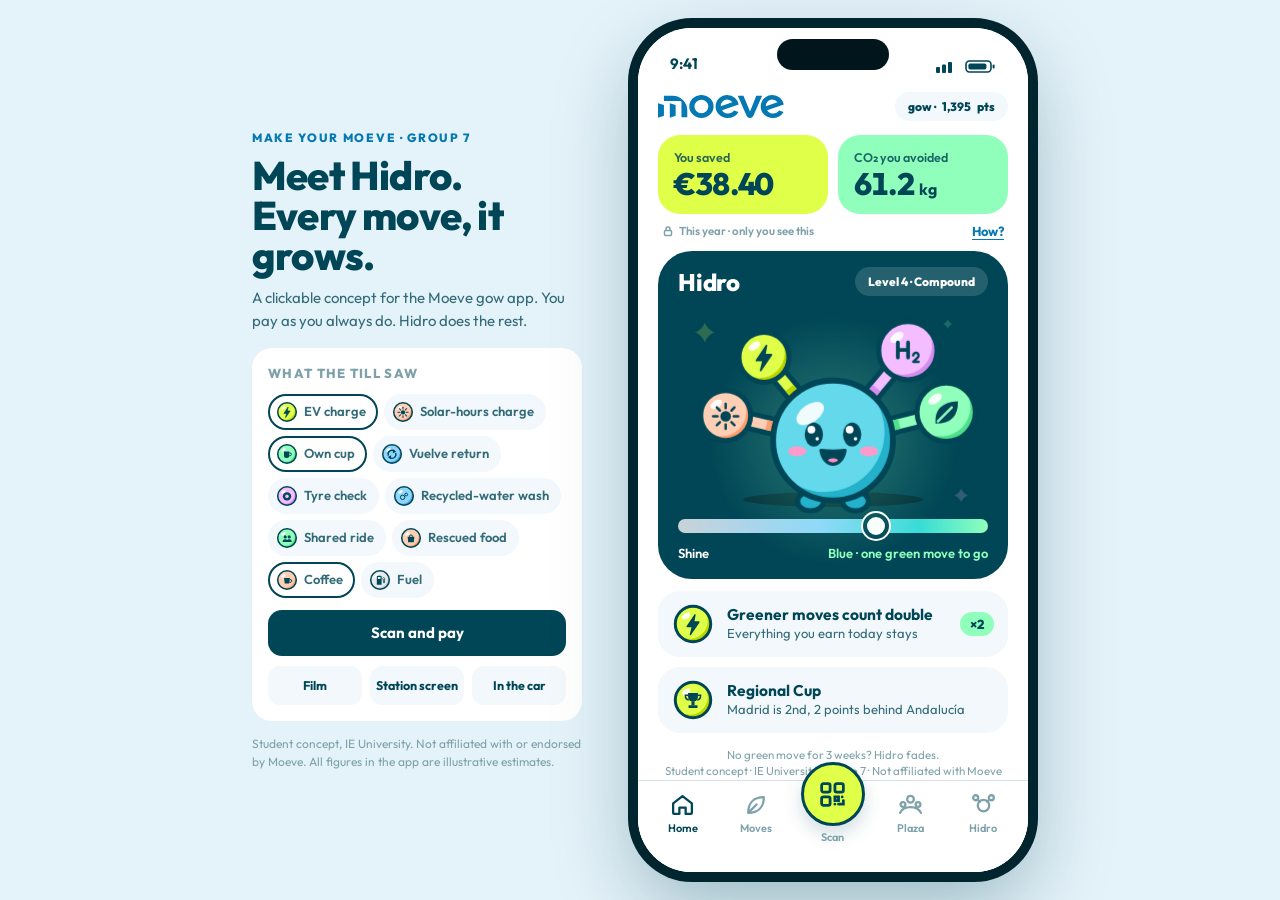
==== commit 17a9225f: "Plaza: draw a detailed village behind the Hidros New js/village.js draws a Moeve station scene (cano" ====
--- a/index.html
+++ b/index.html
@@ -148,6 +148,7 @@
 <script src="js/hidro.js"></script>
 <script src="js/data.js"></script>
 <script src="js/privacy.js"></script>
+<script src="js/village.js"></script>
 <script src="js/plaza.js"></script>
 <script src="js/app.js"></script>
 </body>
